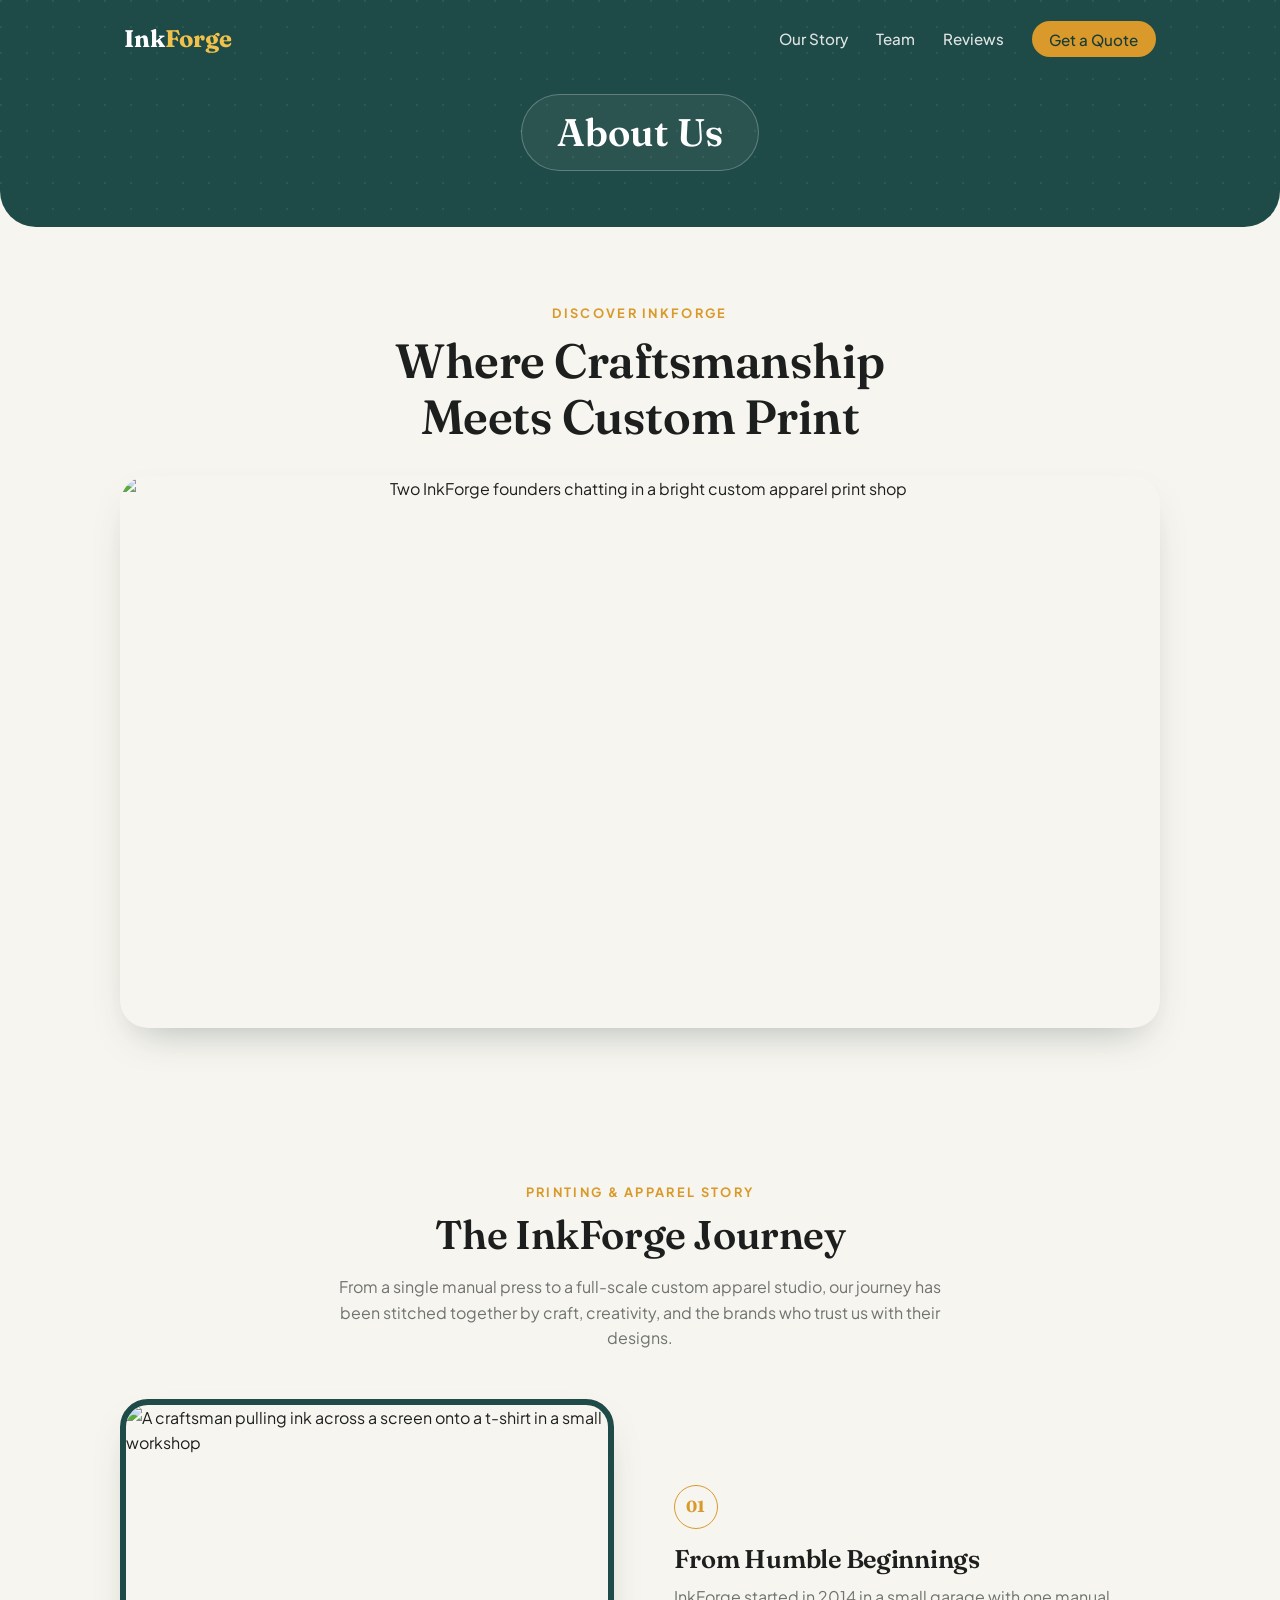
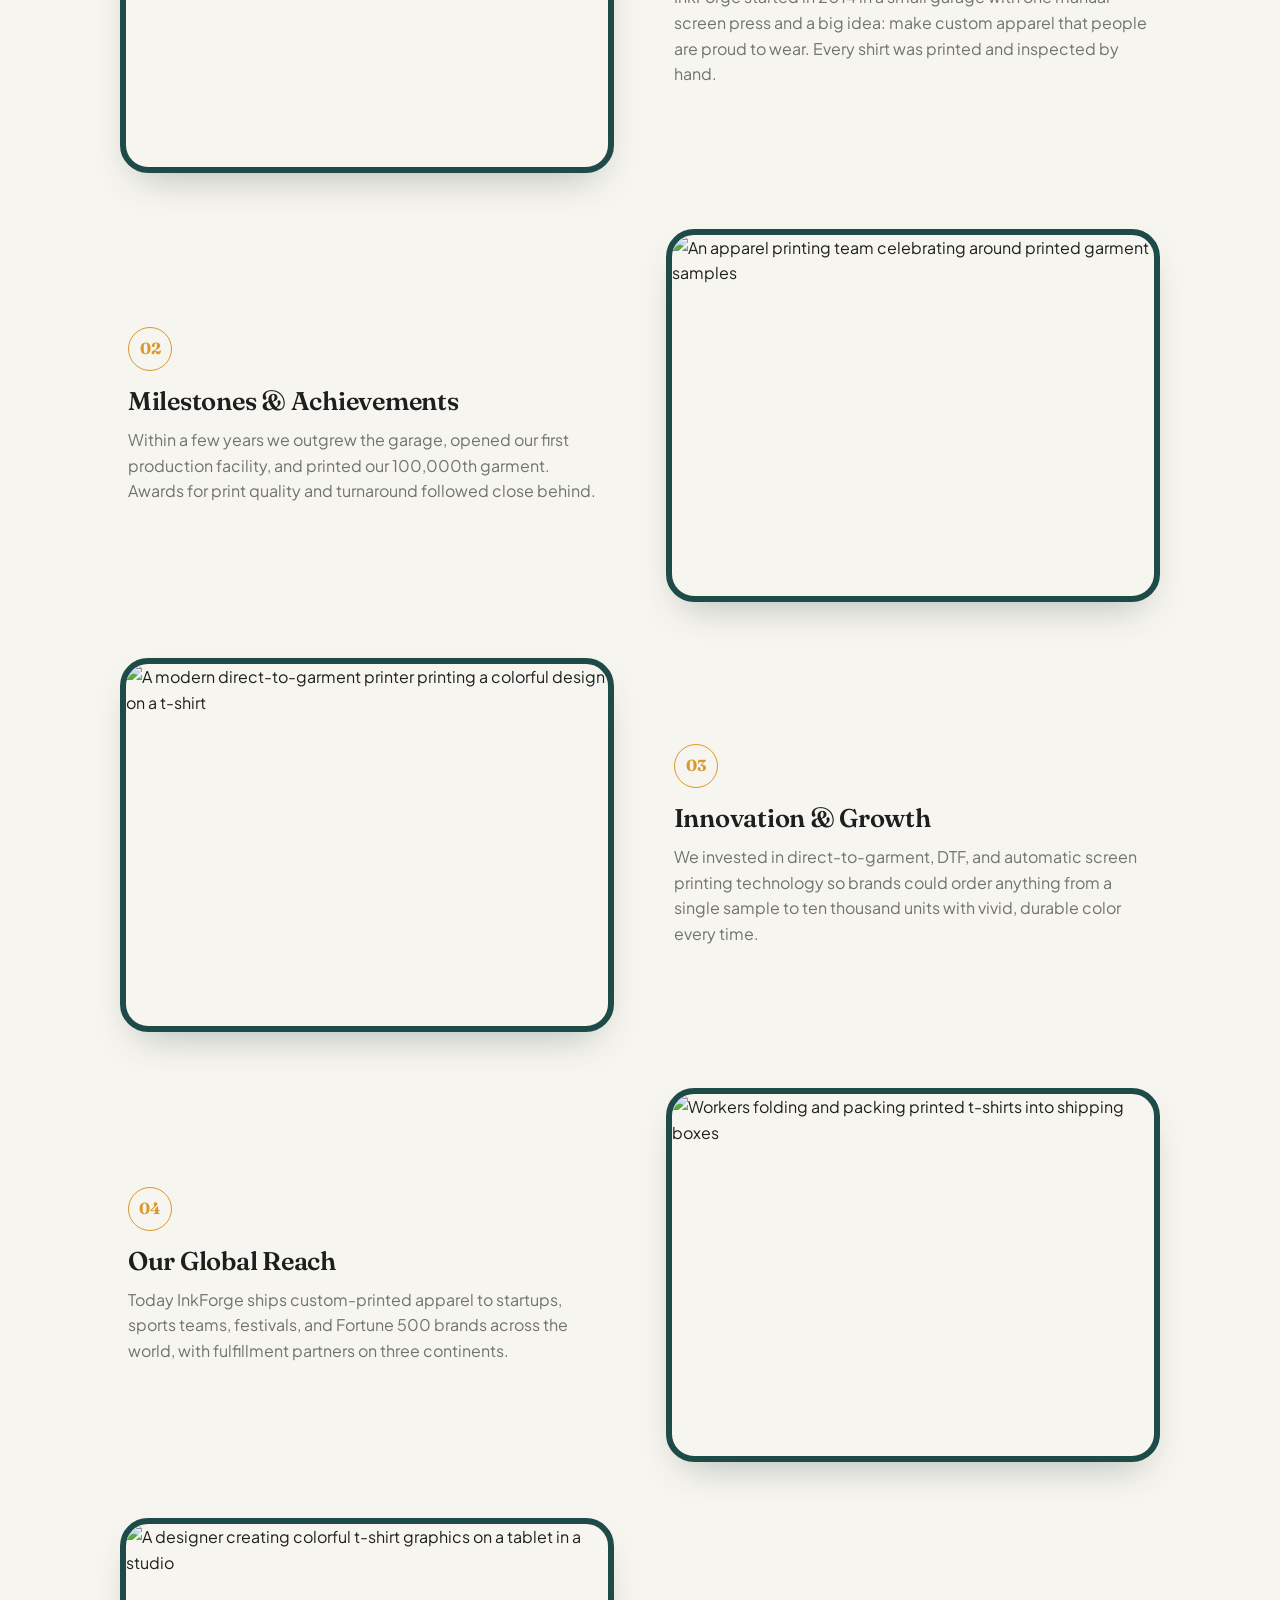
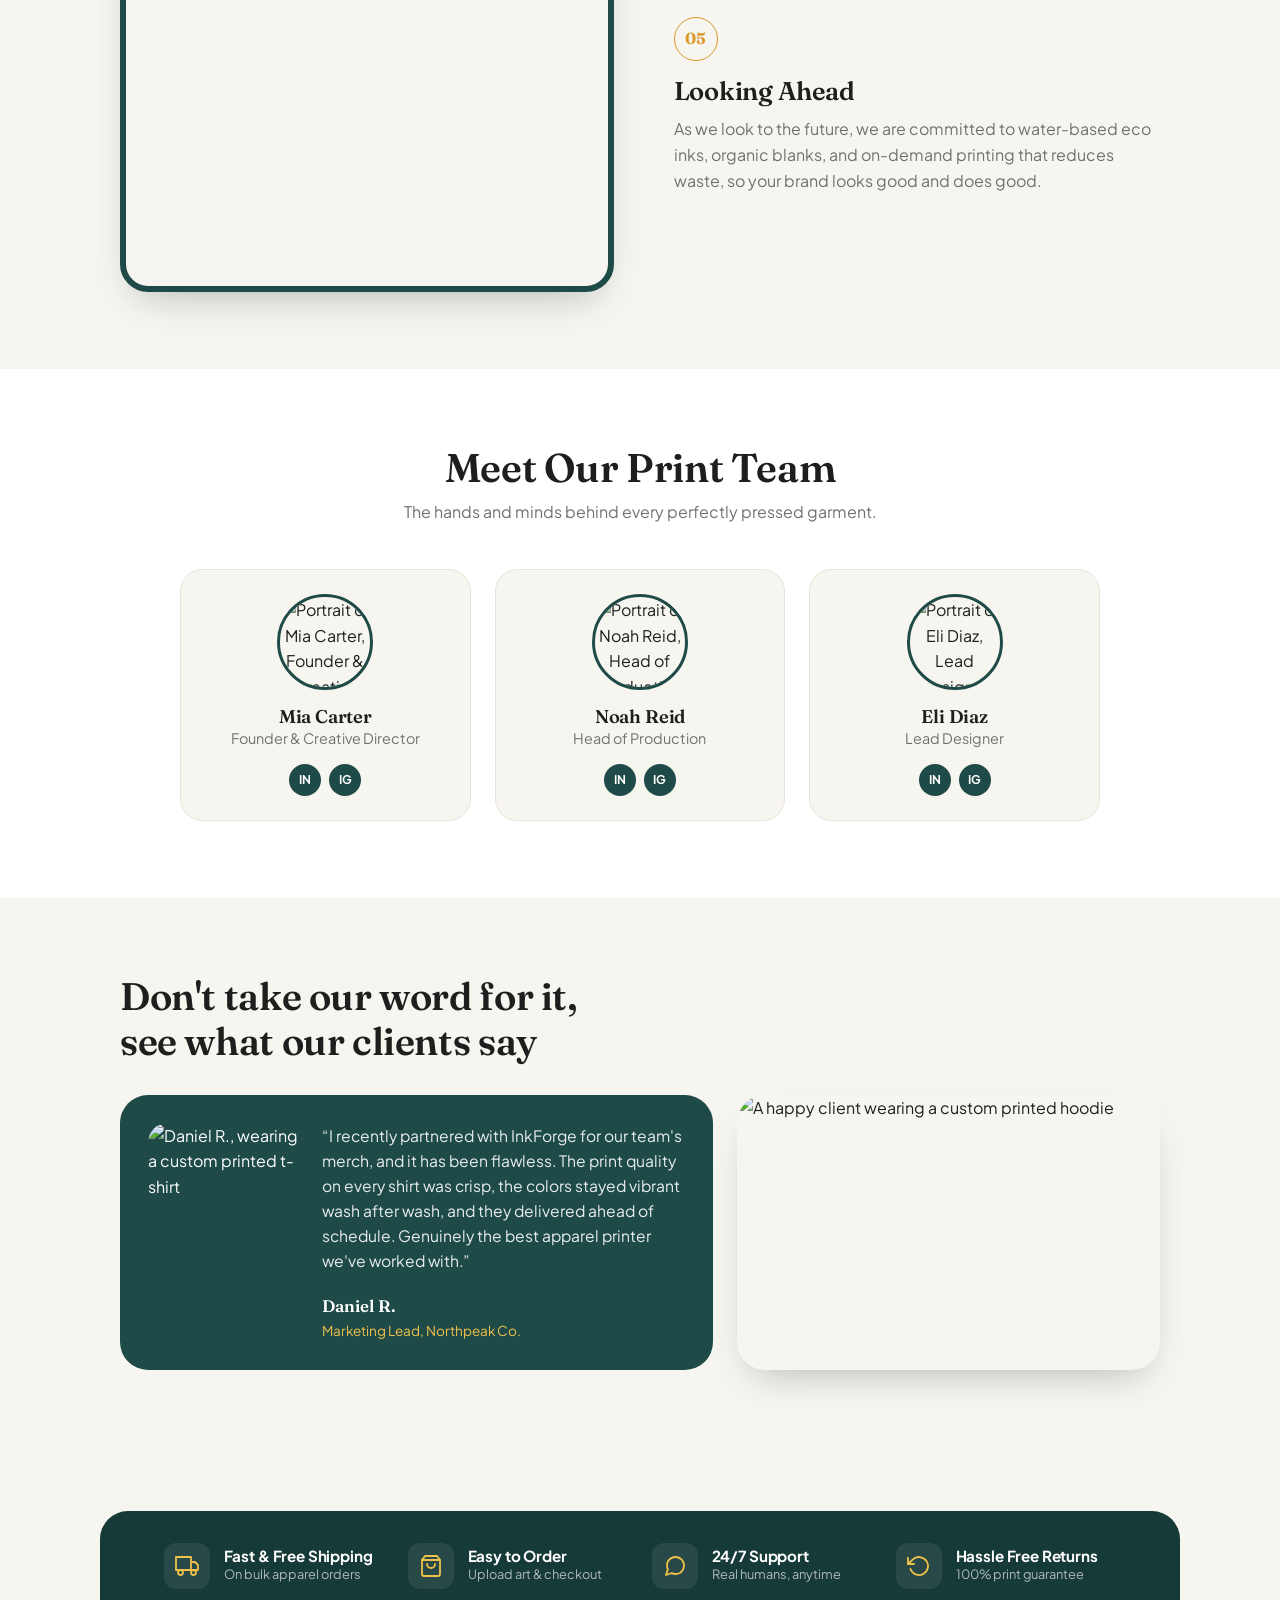
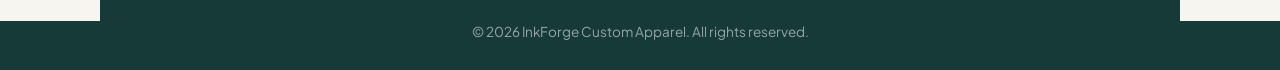
==== about.html @ d3847243 "Feat: Add about us page" ====
<!DOCTYPE html>
<html lang="en">
<head>
  <meta charset="UTF-8" />
  <meta name="viewport" content="width=device-width, initial-scale=1.0" />
  <meta name="theme-color" content="#1e4a47" />
  <title>About Us | InkForge Custom Apparel Printing</title>
  <meta name="description" content="InkForge is a custom garment and apparel printing studio. Learn our story, meet our team, and discover why brands trust us for screen printing, DTG, and embroidery." />
  <link rel="preconnect" href="https://fonts.googleapis.com" />
  <link rel="preconnect" href="https://fonts.gstatic.com" crossorigin />
  <link href="https://fonts.googleapis.com/css2?family=Plus+Jakarta+Sans:wght@400;500;600;700;800&family=Fraunces:opsz,wght@9..144,500;9..144,600;9..144,700&display=swap" rel="stylesheet" />
  <link rel="stylesheet" href="about.css" />
</head>
<body>
  <!-- Header / Hero banner -->
  <header class="hero">
    <nav class="nav" aria-label="Primary">
      <a href="#" class="brand">Ink<span>Forge</span></a>
      <button class="nav-toggle" aria-label="Toggle navigation" aria-expanded="false">
        <span></span><span></span><span></span>
      </button>
      <ul class="nav-links">
        <li><a href="#story">Our Story</a></li>
        <li><a href="#team">Team</a></li>
        <li><a href="#testimonials">Reviews</a></li>
        <li><a href="#" class="nav-cta">Get a Quote</a></li>
      </ul>
    </nav>
    <div class="hero-badge">
      <span>About Us</span>
    </div>
  </header>

  <main>
    <!-- Intro / lead image -->
    <section class="intro reveal">
      <p class="eyebrow">Discover InkForge</p>
      <h1 class="intro-title">Where Craftsmanship<br />Meets Custom Print</h1>
      <figure class="intro-figure">
        <img src="public/images/hero.png" alt="Two InkForge founders chatting in a bright custom apparel print shop" />
      </figure>
    </section>

    <!-- Journey story -->
    <section class="story" id="story">
      <div class="story-head reveal">
        <p class="eyebrow">Printing &amp; Apparel Story</p>
        <h2>The InkForge Journey</h2>
        <p class="story-sub">From a single manual press to a full-scale custom apparel studio, our journey has been stitched together by craft, creativity, and the brands who trust us with their designs.</p>
      </div>

      <div class="timeline">
        <!-- Item: image left, text right -->
        <article class="t-item reveal">
          <figure class="t-media">
            <img src="public/images/beginnings.png" alt="A craftsman pulling ink across a screen onto a t-shirt in a small workshop" />
          </figure>
          <div class="t-body">
            <span class="t-num">01</span>
            <h3>From Humble Beginnings</h3>
            <p>InkForge started in 2014 in a small garage with one manual screen press and a big idea: make custom apparel that people are proud to wear. Every shirt was printed and inspected by hand.</p>
          </div>
        </article>

        <!-- Item: text left, image right -->
        <article class="t-item alt reveal">
          <figure class="t-media">
            <img src="public/images/milestones.png" alt="An apparel printing team celebrating around printed garment samples" />
          </figure>
          <div class="t-body">
            <span class="t-num">02</span>
            <h3>Milestones &amp; Achievements</h3>
            <p>Within a few years we outgrew the garage, opened our first production facility, and printed our 100,000th garment. Awards for print quality and turnaround followed close behind.</p>
          </div>
        </article>

        <article class="t-item reveal">
          <figure class="t-media">
            <img src="public/images/innovation.png" alt="A modern direct-to-garment printer printing a colorful design on a t-shirt" />
          </figure>
          <div class="t-body">
            <span class="t-num">03</span>
            <h3>Innovation &amp; Growth</h3>
            <p>We invested in direct-to-garment, DTF, and automatic screen printing technology so brands could order anything from a single sample to ten thousand units with vivid, durable color every time.</p>
          </div>
        </article>

        <article class="t-item alt reveal">
          <figure class="t-media">
            <img src="public/images/global.png" alt="Workers folding and packing printed t-shirts into shipping boxes" />
          </figure>
          <div class="t-body">
            <span class="t-num">04</span>
            <h3>Our Global Reach</h3>
            <p>Today InkForge ships custom-printed apparel to startups, sports teams, festivals, and Fortune 500 brands across the world, with fulfillment partners on three continents.</p>
          </div>
        </article>

        <article class="t-item reveal">
          <figure class="t-media">
            <img src="public/images/ahead.png" alt="A designer creating colorful t-shirt graphics on a tablet in a studio" />
          </figure>
          <div class="t-body">
            <span class="t-num">05</span>
            <h3>Looking Ahead</h3>
            <p>As we look to the future, we are committed to water-based eco inks, organic blanks, and on-demand printing that reduces waste, so your brand looks good and does good.</p>
          </div>
        </article>
      </div>
    </section>

    <!-- Team -->
    <section class="team" id="team">
      <div class="team-head reveal">
        <h2>Meet Our Print Team</h2>
        <p>The hands and minds behind every perfectly pressed garment.</p>
      </div>
      <div class="team-grid">
        <article class="member reveal">
          <div class="member-photo">
            <img src="public/images/team-1.png" alt="Portrait of Mia Carter, Founder &amp; Creative Director" />
          </div>
          <h3>Mia Carter</h3>
          <p class="role">Founder &amp; Creative Director</p>
          <div class="socials" aria-label="Social links">
            <a href="#" aria-label="Twitter">in</a>
            <a href="#" aria-label="Instagram">ig</a>
          </div>
        </article>
        <article class="member reveal">
          <div class="member-photo">
            <img src="public/images/team-2.png" alt="Portrait of Noah Reid, Head of Production" />
          </div>
          <h3>Noah Reid</h3>
          <p class="role">Head of Production</p>
          <div class="socials" aria-label="Social links">
            <a href="#" aria-label="LinkedIn">in</a>
            <a href="#" aria-label="Instagram">ig</a>
          </div>
        </article>
        <article class="member reveal">
          <div class="member-photo">
            <img src="public/images/team-3.png" alt="Portrait of Eli Diaz, Lead Designer" />
          </div>
          <h3>Eli Diaz</h3>
          <p class="role">Lead Designer</p>
          <div class="socials" aria-label="Social links">
            <a href="#" aria-label="LinkedIn">in</a>
            <a href="#" aria-label="Instagram">ig</a>
          </div>
        </article>
      </div>
    </section>

    <!-- Testimonials -->
    <section class="testimonials" id="testimonials">
      <div class="testi-head reveal">
        <h2>Don&apos;t take our word for it,<br />see what our clients say</h2>
      </div>
      <div class="testi-grid">
        <article class="testi-card reveal">
          <div class="testi-photo">
            <img src="public/images/client-1.png" alt="Daniel R., wearing a custom printed t-shirt" />
          </div>
          <blockquote class="testi-quote">
            <p>&ldquo;I recently partnered with InkForge for our team&apos;s merch, and it has been flawless. The print quality on every shirt was crisp, the colors stayed vibrant wash after wash, and they delivered ahead of schedule. Genuinely the best apparel printer we&apos;ve worked with.&rdquo;</p>
            <footer>
              <span class="t-name">Daniel R.</span>
              <span class="t-role">Marketing Lead, Northpeak Co.</span>
            </footer>
          </blockquote>
        </article>
        <article class="testi-photo-lg reveal">
          <img src="public/images/client-2.png" alt="A happy client wearing a custom printed hoodie" />
        </article>
      </div>
    </section>
  </main>

  <!-- Feature footer bar -->
  <footer class="features">
    <div class="feature">
      <div class="f-icon" aria-hidden="true">
        <svg viewBox="0 0 24 24" fill="none" stroke="currentColor" stroke-width="1.8" stroke-linecap="round" stroke-linejoin="round"><path d="M1 3h15v13H1zM16 8h4l3 3v5h-7z"/><circle cx="5.5" cy="18.5" r="2.5"/><circle cx="18.5" cy="18.5" r="2.5"/></svg>
      </div>
      <div>
        <h4>Fast &amp; Free Shipping</h4>
        <p>On bulk apparel orders</p>
      </div>
    </div>
    <div class="feature">
      <div class="f-icon" aria-hidden="true">
        <svg viewBox="0 0 24 24" fill="none" stroke="currentColor" stroke-width="1.8" stroke-linecap="round" stroke-linejoin="round"><path d="M6 2 3 6v14a2 2 0 0 0 2 2h14a2 2 0 0 0 2-2V6l-3-4z"/><path d="M3 6h18M16 10a4 4 0 0 1-8 0"/></svg>
      </div>
      <div>
        <h4>Easy to Order</h4>
        <p>Upload art &amp; checkout</p>
      </div>
    </div>
    <div class="feature">
      <div class="f-icon" aria-hidden="true">
        <svg viewBox="0 0 24 24" fill="none" stroke="currentColor" stroke-width="1.8" stroke-linecap="round" stroke-linejoin="round"><path d="M21 11.5a8.38 8.38 0 0 1-.9 3.8 8.5 8.5 0 0 1-7.6 4.7 8.38 8.38 0 0 1-3.8-.9L3 21l1.9-5.7a8.38 8.38 0 0 1-.9-3.8 8.5 8.5 0 0 1 4.7-7.6 8.38 8.38 0 0 1 3.8-.9h.5a8.48 8.48 0 0 1 8 8z"/></svg>
      </div>
      <div>
        <h4>24/7 Support</h4>
        <p>Real humans, anytime</p>
      </div>
    </div>
    <div class="feature">
      <div class="f-icon" aria-hidden="true">
        <svg viewBox="0 0 24 24" fill="none" stroke="currentColor" stroke-width="1.8" stroke-linecap="round" stroke-linejoin="round"><polyline points="1 4 1 10 7 10"/><path d="M3.51 15a9 9 0 1 0 2.13-9.36L1 10"/></svg>
      </div>
      <div>
        <h4>Hassle Free Returns</h4>
        <p>100% print guarantee</p>
      </div>
    </div>
  </footer>

  <div class="copyright">
    <p>&copy; 2026 InkForge Custom Apparel. All rights reserved.</p>
  </div>

  <script src="about.js"></script>
</body>
</html>
---- about.css ----
/* ---------- Design tokens ---------- */
:root {
  --teal: #1e4a47;
  --teal-deep: #163a37;
  --teal-soft: #2f5f5a;
  --gold: #d99a2b;
  --gold-soft: #f0c14b;
  --cream: #f7f5ef;
  --paper: #ffffff;
  --ink: #1d1f1e;
  --muted: #6f736f;
  --line: #e7e4da;
  --radius: 28px;
  --shadow: 0 18px 40px -18px rgba(22, 58, 55, 0.35);
  --maxw: 1080px;
}

* { box-sizing: border-box; margin: 0; padding: 0; }

html { scroll-behavior: smooth; background: var(--cream); }

body {
  font-family: "Plus Jakarta Sans", system-ui, sans-serif;
  color: var(--ink);
  background: var(--cream);
  line-height: 1.6;
  -webkit-font-smoothing: antialiased;
}

img { max-width: 100%; display: block; }

h1, h2, h3, h4 {
  font-family: "Fraunces", Georgia, serif;
  line-height: 1.15;
  font-weight: 600;
  letter-spacing: -0.01em;
}

section { padding: clamp(2.5rem, 6vw, 5rem) 1.25rem; }

.eyebrow {
  font-size: 0.8rem;
  letter-spacing: 0.18em;
  text-transform: uppercase;
  color: var(--gold);
  font-weight: 700;
  margin-bottom: 0.6rem;
}

/* ---------- Header / hero ---------- */
.hero {
  position: relative;
  background: var(--teal);
  color: #fff;
  border-radius: 0 0 36px 36px;
  padding-bottom: 3.5rem;
  overflow: hidden;
}
.hero::after {
  content: "";
  position: absolute;
  inset: 0;
  background-image: radial-gradient(circle at 1px 1px, rgba(255,255,255,0.07) 1px, transparent 0);
  background-size: 26px 26px;
  pointer-events: none;
}

.nav {
  position: relative;
  z-index: 3;
  max-width: var(--maxw);
  margin: 0 auto;
  display: flex;
  align-items: center;
  justify-content: space-between;
  padding: 1.25rem 1.5rem;
}
.brand {
  font-family: "Fraunces", serif;
  font-size: 1.5rem;
  font-weight: 700;
  color: #fff;
  text-decoration: none;
}
.brand span { color: var(--gold-soft); }

.nav-links {
  list-style: none;
  display: flex;
  align-items: center;
  gap: 1.75rem;
}
.nav-links a {
  color: rgba(255,255,255,0.85);
  text-decoration: none;
  font-size: 0.95rem;
  font-weight: 500;
  transition: color 0.2s;
}
.nav-links a:hover { color: #fff; }
.nav-cta {
  background: var(--gold);
  color: var(--teal-deep) !important;
  padding: 0.55rem 1.1rem;
  border-radius: 999px;
  font-weight: 700;
}
.nav-cta:hover { background: var(--gold-soft); }

.nav-toggle {
  display: none;
  flex-direction: column;
  gap: 5px;
  background: none;
  border: 0;
  cursor: pointer;
  padding: 6px;
}
.nav-toggle span {
  width: 24px; height: 2px;
  background: #fff;
  border-radius: 2px;
  transition: transform 0.3s, opacity 0.3s;
}

.hero-badge {
  position: relative;
  z-index: 2;
  text-align: center;
  margin-top: 1rem;
}
.hero-badge span {
  display: inline-block;
  font-family: "Fraunces", serif;
  font-size: clamp(1.6rem, 4vw, 2.4rem);
  font-weight: 600;
  padding: 0.4rem 2.2rem;
  border: 1px solid rgba(255,255,255,0.25);
  border-radius: 999px;
  background: rgba(255,255,255,0.06);
}

/* ---------- Intro ---------- */
.intro {
  max-width: var(--maxw);
  margin: 0 auto;
  text-align: center;
}
.intro-title {
  font-size: clamp(1.8rem, 5vw, 3rem);
  margin-bottom: 2rem;
  text-wrap: balance;
}
.intro-figure {
  border-radius: var(--radius);
  overflow: hidden;
  box-shadow: var(--shadow);
}
.intro-figure img {
  width: 100%;
  aspect-ratio: 16 / 8.5;
  object-fit: cover;
}

/* ---------- Story / timeline ---------- */
.story { max-width: var(--maxw); margin: 0 auto; }
.story-head { text-align: center; max-width: 640px; margin: 0 auto 3rem; }
.story-head h2 { font-size: clamp(1.7rem, 4.5vw, 2.5rem); margin-bottom: 1rem; }
.story-sub { color: var(--muted); }

.timeline { display: flex; flex-direction: column; gap: clamp(2rem, 5vw, 3.5rem); }

.t-item {
  display: grid;
  grid-template-columns: 1fr 1fr;
  align-items: center;
  gap: clamp(1.5rem, 4vw, 3.5rem);
}
.t-item.alt { direction: rtl; }
.t-item.alt > * { direction: ltr; }

.t-media {
  border-radius: var(--radius);
  overflow: hidden;
  box-shadow: var(--shadow);
  border: 6px solid var(--teal);
}
.t-media img {
  width: 100%;
  aspect-ratio: 4 / 3;
  object-fit: cover;
  transition: transform 0.6s ease;
}
.t-item:hover .t-media img { transform: scale(1.05); }

.t-body { padding: 0 0.5rem; }
.t-num {
  display: inline-grid;
  place-items: center;
  width: 44px; height: 44px;
  border-radius: 50%;
  background: var(--cream);
  border: 1.5px solid var(--gold);
  color: var(--gold);
  font-family: "Fraunces", serif;
  font-weight: 700;
  margin-bottom: 1rem;
}
.t-body h3 { font-size: clamp(1.25rem, 3vw, 1.6rem); margin-bottom: 0.65rem; }
.t-body p { color: var(--muted); }

/* ---------- Team ---------- */
.team { background: var(--paper); }
.team-head { text-align: center; margin-bottom: 2.75rem; }
.team-head h2 { font-size: clamp(1.7rem, 4.5vw, 2.5rem); margin-bottom: 0.5rem; }
.team-head p { color: var(--muted); }

.team-grid {
  max-width: 920px;
  margin: 0 auto;
  display: grid;
  grid-template-columns: repeat(3, 1fr);
  gap: 1.5rem;
}
.member {
  background: var(--cream);
  border: 1px solid var(--line);
  border-radius: 22px;
  padding: 1.5rem;
  text-align: center;
  transition: transform 0.3s, box-shadow 0.3s;
}
.member:hover { transform: translateY(-6px); box-shadow: var(--shadow); }
.member-photo {
  width: 96px; height: 96px;
  margin: 0 auto 1rem;
  border-radius: 50%;
  overflow: hidden;
  border: 3px solid var(--teal);
}
.member-photo img { width: 100%; height: 100%; object-fit: cover; }
.member h3 { font-size: 1.15rem; }
.member .role { color: var(--muted); font-size: 0.9rem; margin-bottom: 0.85rem; }
.socials { display: flex; gap: 0.5rem; justify-content: center; }
.socials a {
  width: 32px; height: 32px;
  display: grid; place-items: center;
  border-radius: 50%;
  background: var(--teal);
  color: #fff;
  font-size: 0.75rem;
  text-decoration: none;
  text-transform: uppercase;
  font-weight: 700;
  transition: background 0.2s;
}
.socials a:hover { background: var(--gold); color: var(--teal-deep); }

/* ---------- Testimonials ---------- */
.testimonials { max-width: var(--maxw); margin: 0 auto; }
.testi-head { margin-bottom: 2rem; }
.testi-head h2 { font-size: clamp(1.6rem, 4.5vw, 2.4rem); text-wrap: balance; }

.testi-grid {
  display: grid;
  grid-template-columns: 1.4fr 1fr;
  gap: 1.5rem;
}
.testi-card {
  background: var(--teal);
  color: #fff;
  border-radius: var(--radius);
  padding: 1.75rem;
  display: grid;
  grid-template-columns: auto 1fr;
  gap: 1.5rem;
  align-items: center;
}
.testi-photo {
  width: 150px;
  border-radius: 20px;
  overflow: hidden;
  align-self: stretch;
}
.testi-photo img { width: 100%; height: 100%; object-fit: cover; min-height: 200px; }
.testi-quote p { font-size: 0.98rem; margin-bottom: 1.25rem; color: rgba(255,255,255,0.9); }
.testi-quote footer { display: flex; flex-direction: column; }
.t-name { font-family: "Fraunces", serif; font-weight: 600; font-size: 1.05rem; }
.t-role { color: var(--gold-soft); font-size: 0.85rem; }

.testi-photo-lg {
  border-radius: var(--radius);
  overflow: hidden;
  box-shadow: var(--shadow);
}
.testi-photo-lg img { width: 100%; height: 100%; object-fit: cover; min-height: 260px; }

/* ---------- Features footer ---------- */
.features {
  background: var(--teal-deep);
  color: #fff;
  display: grid;
  grid-template-columns: repeat(4, 1fr);
  gap: 1.5rem;
  padding: 2rem clamp(1.25rem, 5vw, 4rem);
  max-width: var(--maxw);
  margin: clamp(2rem, 5vw, 4rem) auto 0;
  border-radius: var(--radius) var(--radius) 0 0;
}
.feature { display: flex; align-items: center; gap: 0.85rem; }
.f-icon {
  flex-shrink: 0;
  width: 46px; height: 46px;
  display: grid; place-items: center;
  border-radius: 12px;
  background: rgba(255,255,255,0.08);
  color: var(--gold-soft);
}
.f-icon svg { width: 24px; height: 24px; }
.feature h4 { font-family: "Plus Jakarta Sans", sans-serif; font-size: 0.95rem; font-weight: 700; }
.feature p { font-size: 0.8rem; color: rgba(255,255,255,0.65); }

.copyright {
  background: var(--teal-deep);
  color: rgba(255,255,255,0.55);
  text-align: center;
  font-size: 0.85rem;
  padding: 0 1rem 1.75rem;
}

/* ---------- Reveal animation ---------- */
.reveal {
  opacity: 0;
  transform: translateY(28px);
  transition: opacity 0.7s ease, transform 0.7s ease;
}
.reveal.visible { opacity: 1; transform: none; }

/* ---------- Responsive ---------- */
@media (max-width: 860px) {
  .testi-grid { grid-template-columns: 1fr; }
  .testi-photo-lg img { min-height: 220px; }
}

@media (max-width: 720px) {
  .nav-toggle { display: flex; }
  .nav-links {
    position: absolute;
    top: 100%;
    left: 1.25rem; right: 1.25rem;
    flex-direction: column;
    align-items: stretch;
    gap: 0.25rem;
    background: var(--teal-soft);
    border-radius: 18px;
    padding: 0.75rem;
    box-shadow: var(--shadow);
    transform: translateY(-10px);
    opacity: 0;
    pointer-events: none;
    transition: opacity 0.25s, transform 0.25s;
  }
  .nav-links.open { opacity: 1; transform: none; pointer-events: auto; }
  .nav-links a { padding: 0.7rem 0.9rem; border-radius: 10px; }
  .nav-cta { text-align: center; }

  .t-item, .t-item.alt { grid-template-columns: 1fr; direction: ltr; }
  .t-body { padding: 0; }

  .team-grid { grid-template-columns: 1fr; max-width: 340px; }

  .testi-card { grid-template-columns: 1fr; text-align: left; }
  .testi-photo { width: 100%; }
  .testi-photo img { min-height: 180px; }

  .features { grid-template-columns: repeat(2, 1fr); gap: 1.25rem; }
}

@media (max-width: 420px) {
  .features { grid-template-columns: 1fr; }
  .hero-badge span { padding: 0.4rem 1.6rem; }
}

@media (prefers-reduced-motion: reduce) {
  .reveal { opacity: 1; transform: none; transition: none; }
  html { scroll-behavior: auto; }
}
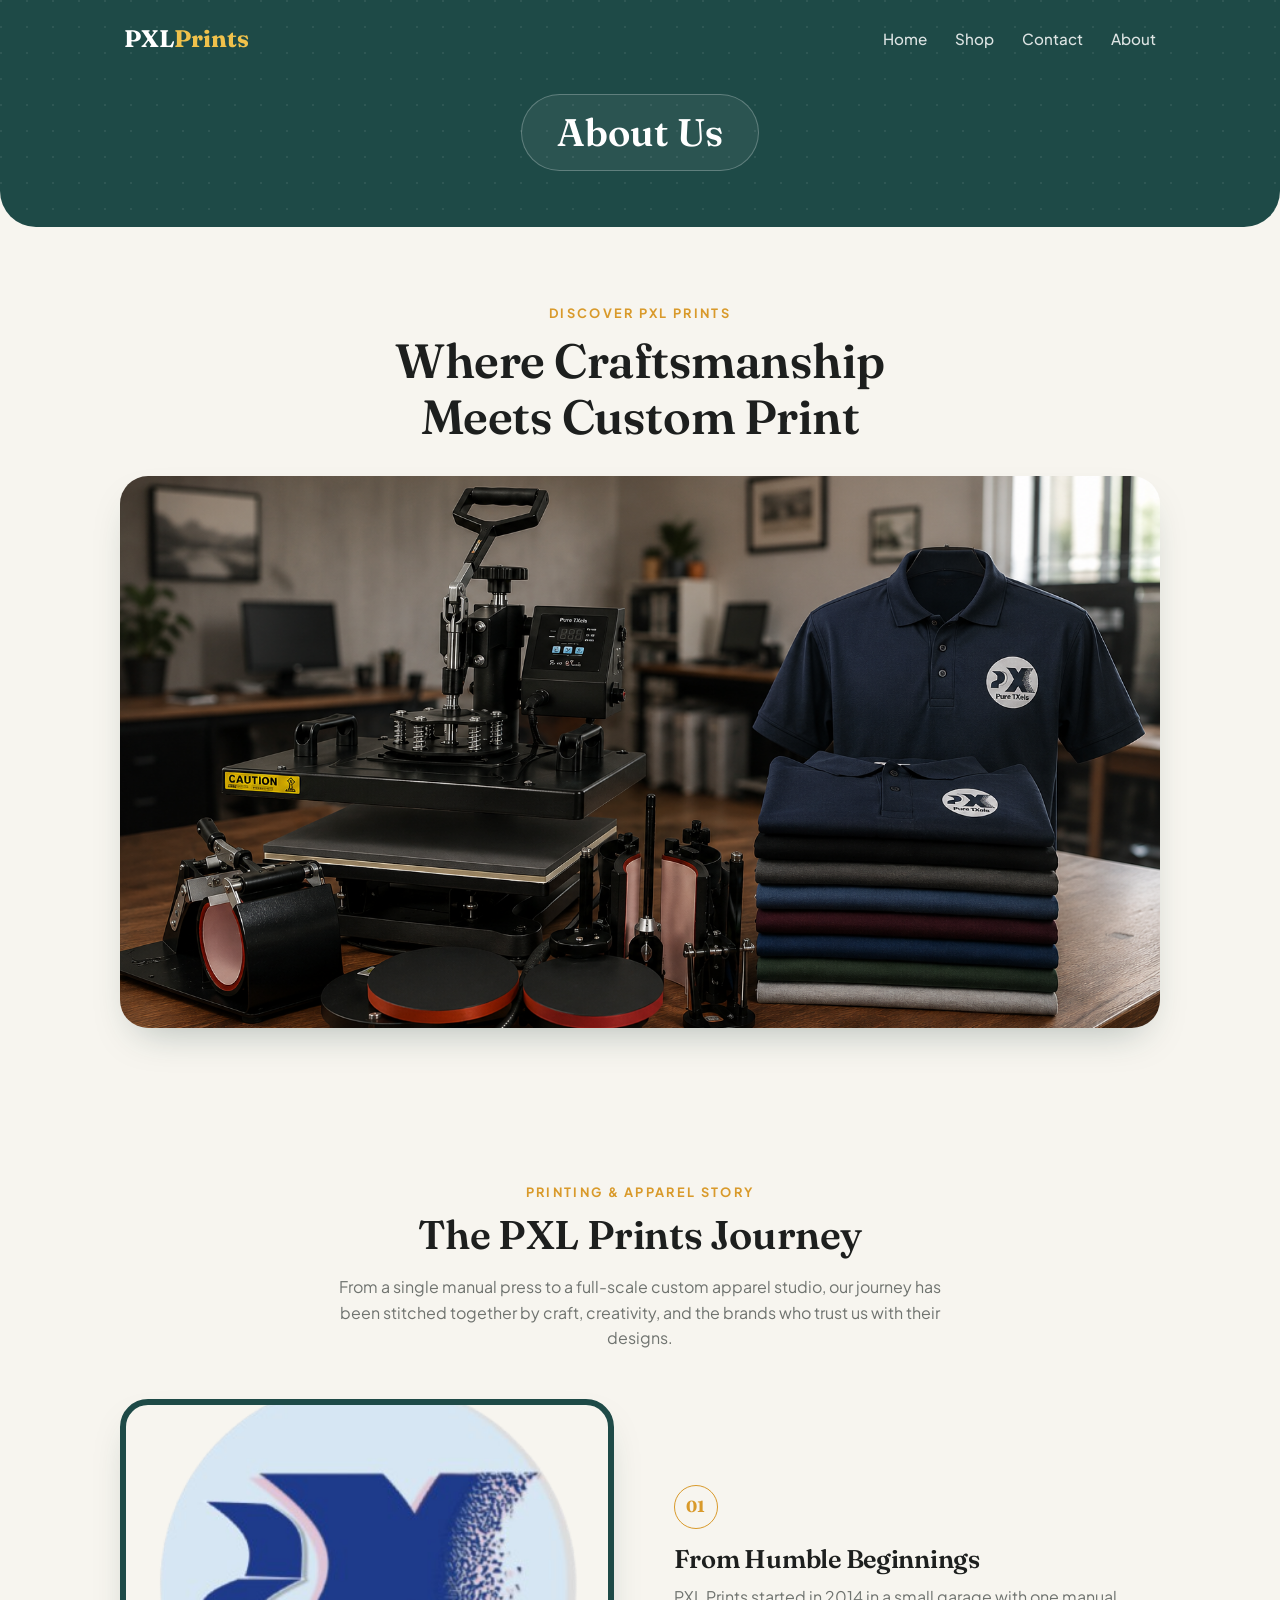
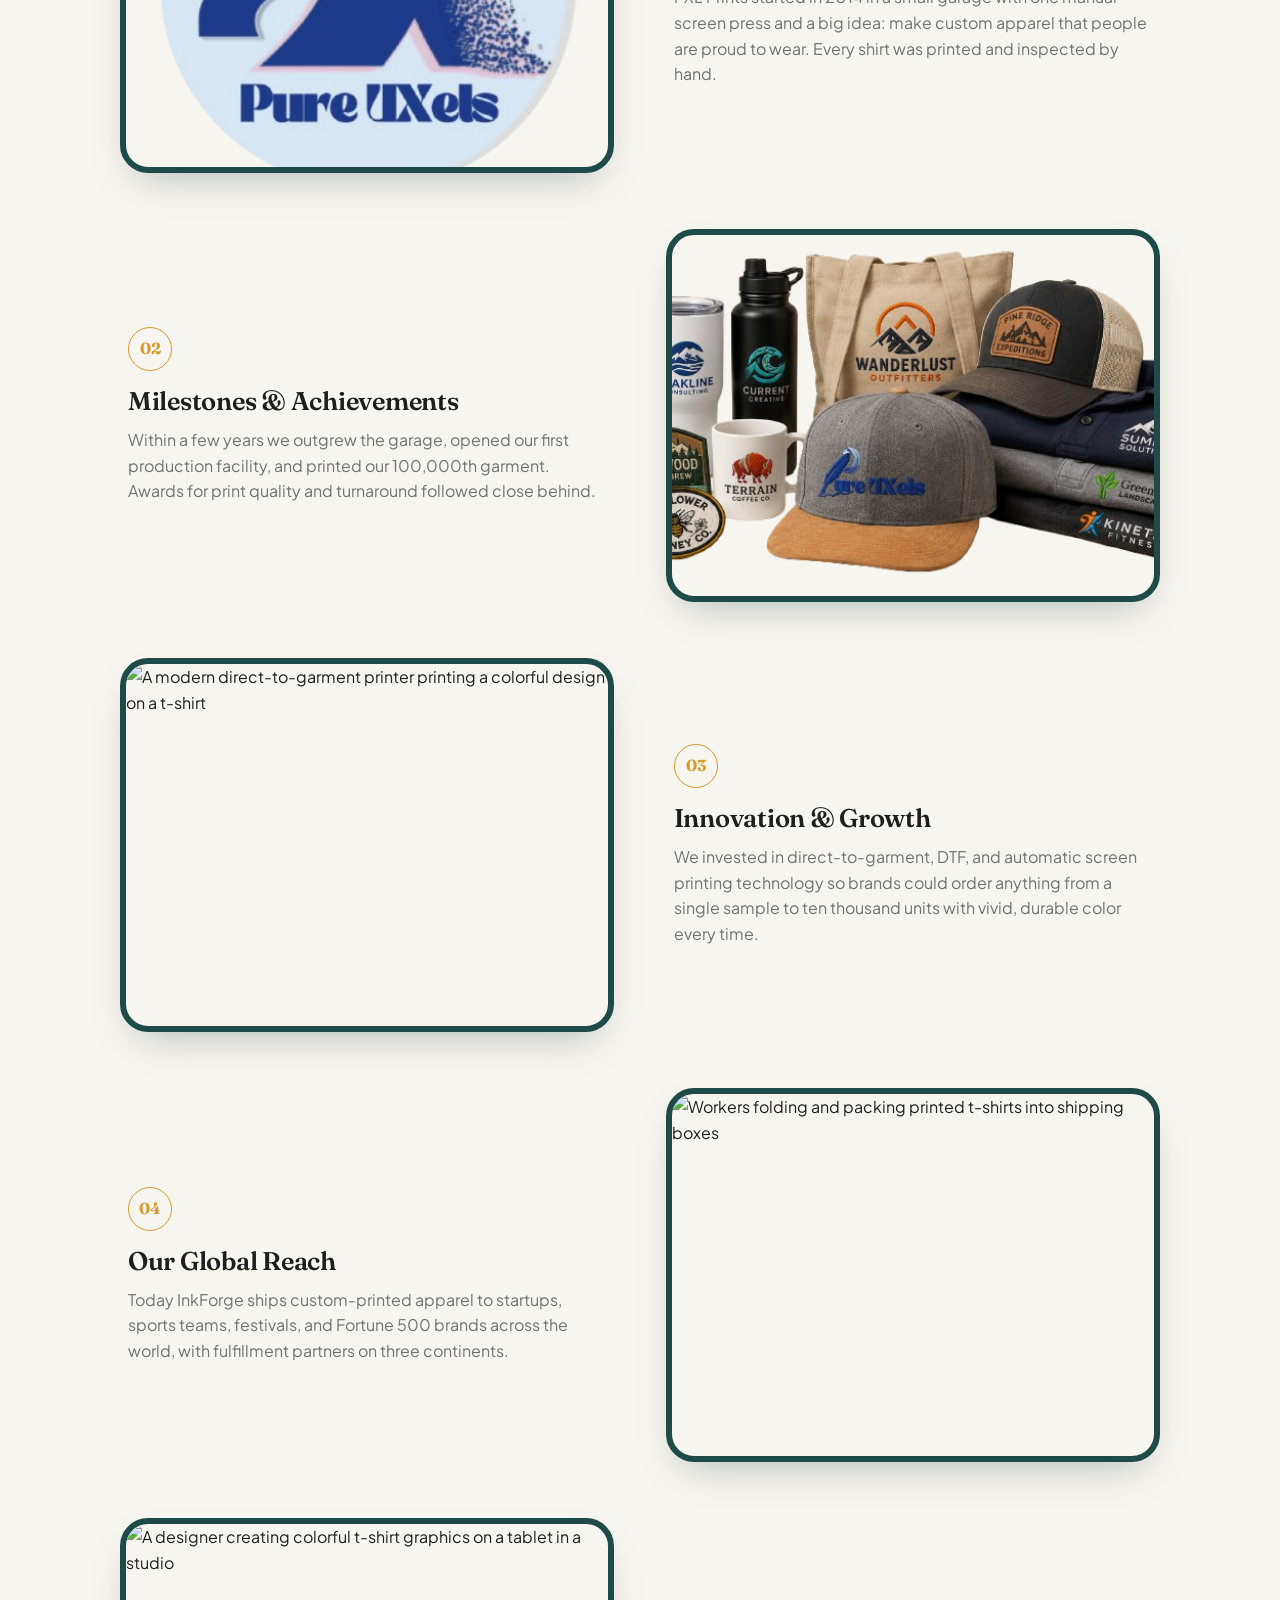
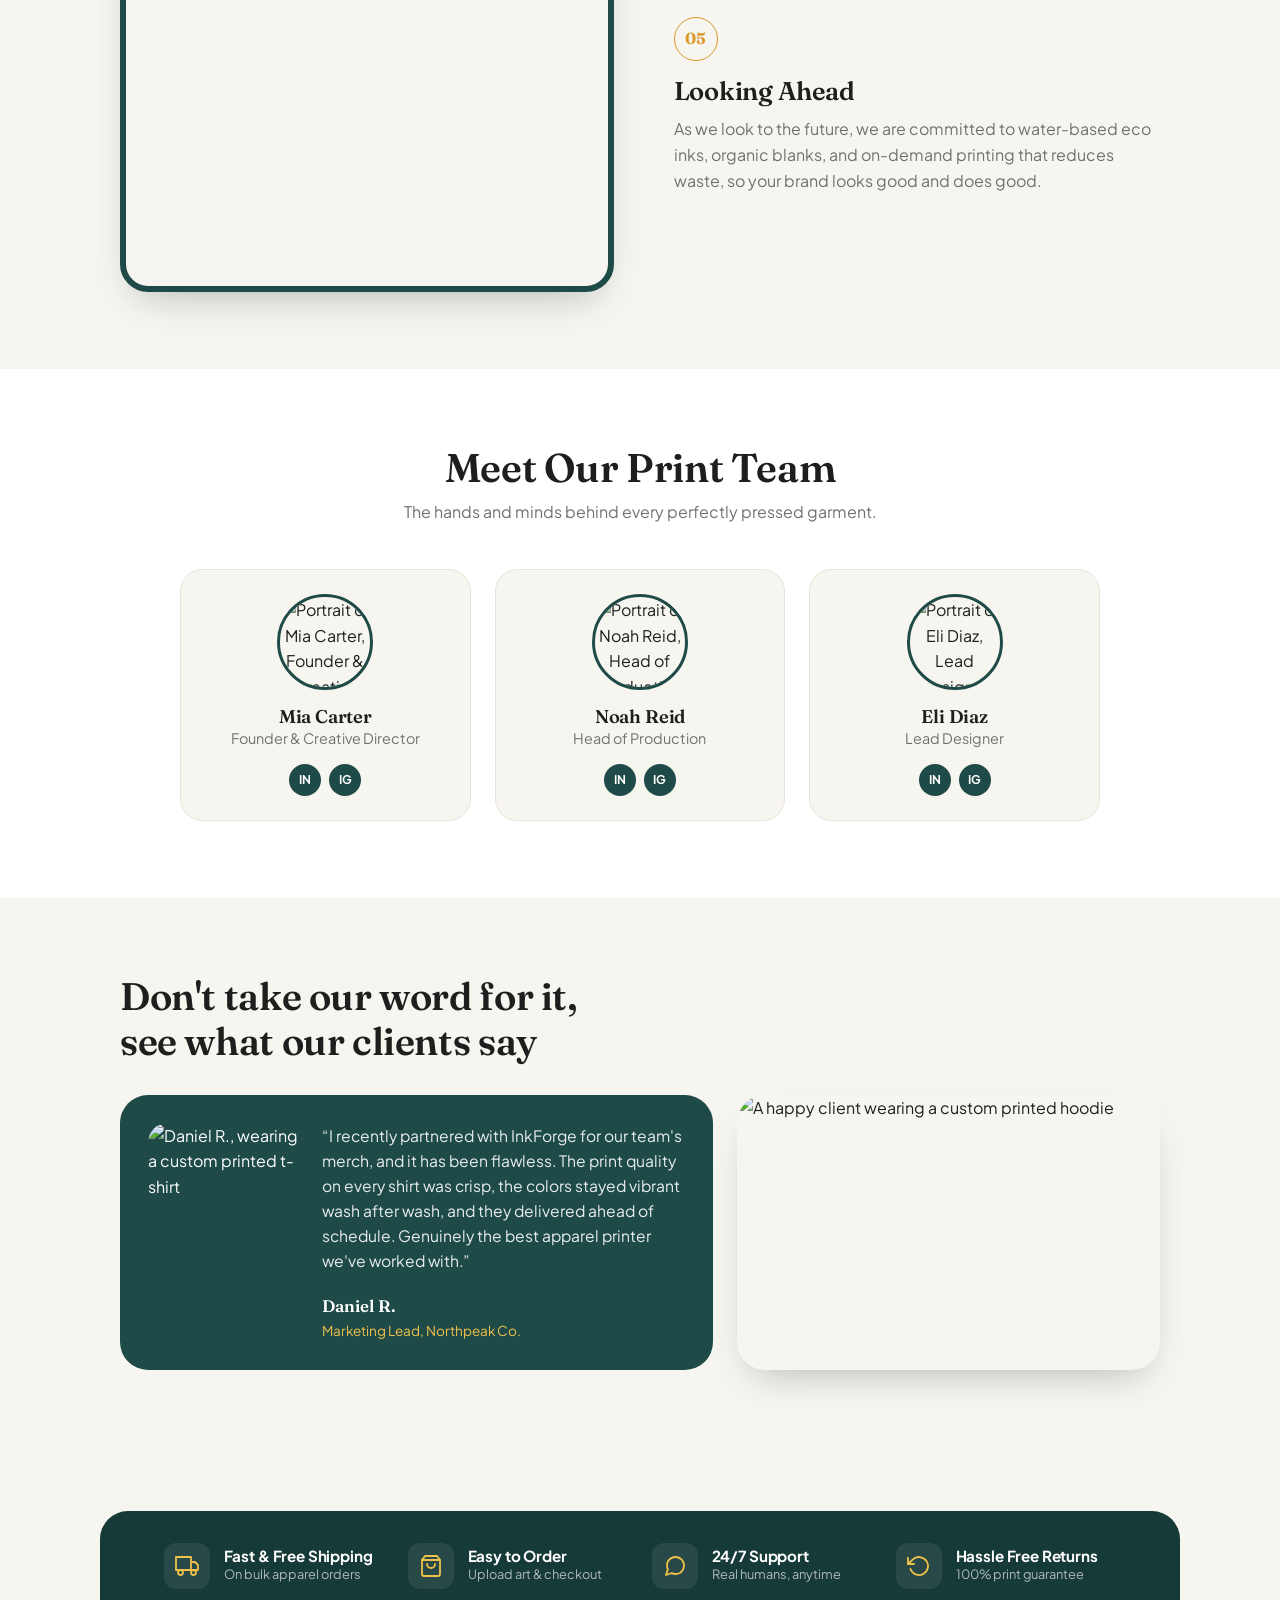
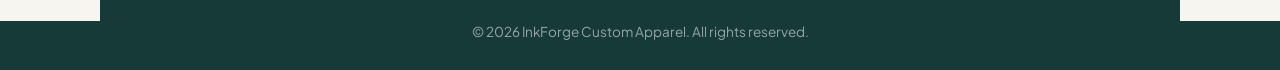
==== commit c1ad9f62: "Feat: Update Nav items" ====
--- a/about.html
+++ b/about.html
@@ -4,8 +4,8 @@
   <meta charset="UTF-8" />
   <meta name="viewport" content="width=device-width, initial-scale=1.0" />
   <meta name="theme-color" content="#1e4a47" />
-  <title>About Us | InkForge Custom Apparel Printing</title>
-  <meta name="description" content="InkForge is a custom garment and apparel printing studio. Learn our story, meet our team, and discover why brands trust us for screen printing, DTG, and embroidery." />
+  <title>About Us | PXL Prints</title>
+  <meta name="description" content="PXL Prints is a custom garment and apparel printing studio. Learn our story, meet our team, and discover why brands trust us for screen printing, DTG, and embroidery." />
   <link rel="preconnect" href="https://fonts.googleapis.com" />
   <link rel="preconnect" href="https://fonts.gstatic.com" crossorigin />
   <link href="https://fonts.googleapis.com/css2?family=Plus+Jakarta+Sans:wght@400;500;600;700;800&family=Fraunces:opsz,wght@9..144,500;9..144,600;9..144,700&display=swap" rel="stylesheet" />
@@ -15,15 +15,15 @@
   <!-- Header / Hero banner -->
   <header class="hero">
     <nav class="nav" aria-label="Primary">
-      <a href="#" class="brand">Ink<span>Forge</span></a>
+      <a href="#" class="brand">PXL<span>Prints</span></a>
       <button class="nav-toggle" aria-label="Toggle navigation" aria-expanded="false">
         <span></span><span></span><span></span>
       </button>
       <ul class="nav-links">
-        <li><a href="#story">Our Story</a></li>
-        <li><a href="#team">Team</a></li>
-        <li><a href="#testimonials">Reviews</a></li>
-        <li><a href="#" class="nav-cta">Get a Quote</a></li>
+        <li><a href="index.html">Home</a></li>
+          <li><a href="shop.html">Shop</a></li>
+          <li><a href="contact.html">Contact</a></li>
+          <li><a href="contact.html">About</a></li>
       </ul>
     </nav>
     <div class="hero-badge">
@@ -34,10 +34,10 @@
   <main>
     <!-- Intro / lead image -->
     <section class="intro reveal">
-      <p class="eyebrow">Discover InkForge</p>
+      <p class="eyebrow">Discover PXL Prints</p>
       <h1 class="intro-title">Where Craftsmanship<br />Meets Custom Print</h1>
       <figure class="intro-figure">
-        <img src="public/images/hero.png" alt="Two InkForge founders chatting in a bright custom apparel print shop" />
+        <img src="Assets/about.png" alt="Two PXL Prints founders chatting in a bright custom apparel print shop" />
       </figure>
     </section>
 
@@ -45,7 +45,7 @@
     <section class="story" id="story">
       <div class="story-head reveal">
         <p class="eyebrow">Printing &amp; Apparel Story</p>
-        <h2>The InkForge Journey</h2>
+        <h2>The PXL Prints Journey</h2>
         <p class="story-sub">From a single manual press to a full-scale custom apparel studio, our journey has been stitched together by craft, creativity, and the brands who trust us with their designs.</p>
       </div>
 
@@ -53,19 +53,19 @@
         <!-- Item: image left, text right -->
         <article class="t-item reveal">
           <figure class="t-media">
-            <img src="public/images/beginnings.png" alt="A craftsman pulling ink across a screen onto a t-shirt in a small workshop" />
+            <img src="Assets/primary.png" alt="A craftsman pulling ink across a screen onto a t-shirt in a small workshop" />
           </figure>
           <div class="t-body">
             <span class="t-num">01</span>
             <h3>From Humble Beginnings</h3>
-            <p>InkForge started in 2014 in a small garage with one manual screen press and a big idea: make custom apparel that people are proud to wear. Every shirt was printed and inspected by hand.</p>
+            <p>PXL Prints started in 2014 in a small garage with one manual screen press and a big idea: make custom apparel that people are proud to wear. Every shirt was printed and inspected by hand.</p>
           </div>
         </article>
 
         <!-- Item: text left, image right -->
         <article class="t-item alt reveal">
           <figure class="t-media">
-            <img src="public/images/milestones.png" alt="An apparel printing team celebrating around printed garment samples" />
+            <img src="Assets/hero.png" alt="An apparel printing team celebrating around printed garment samples" />
           </figure>
           <div class="t-body">
             <span class="t-num">02</span>
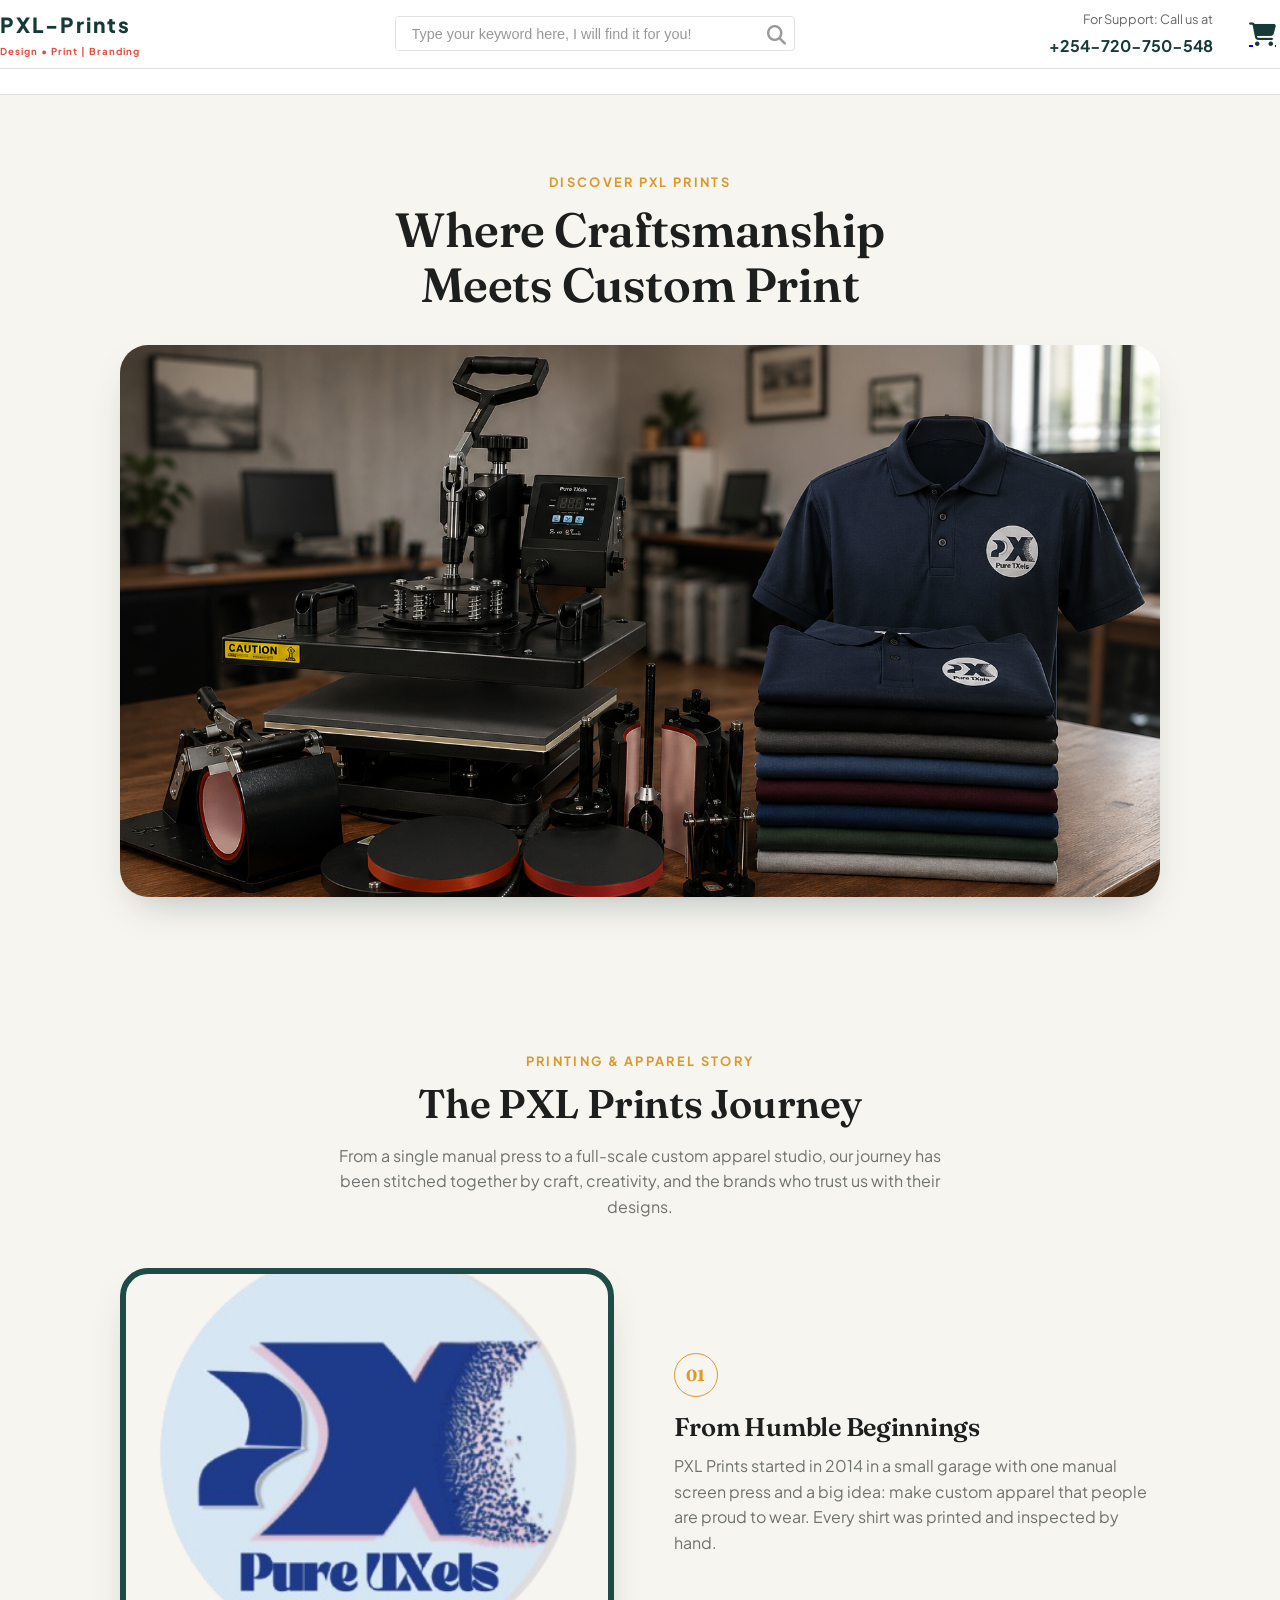
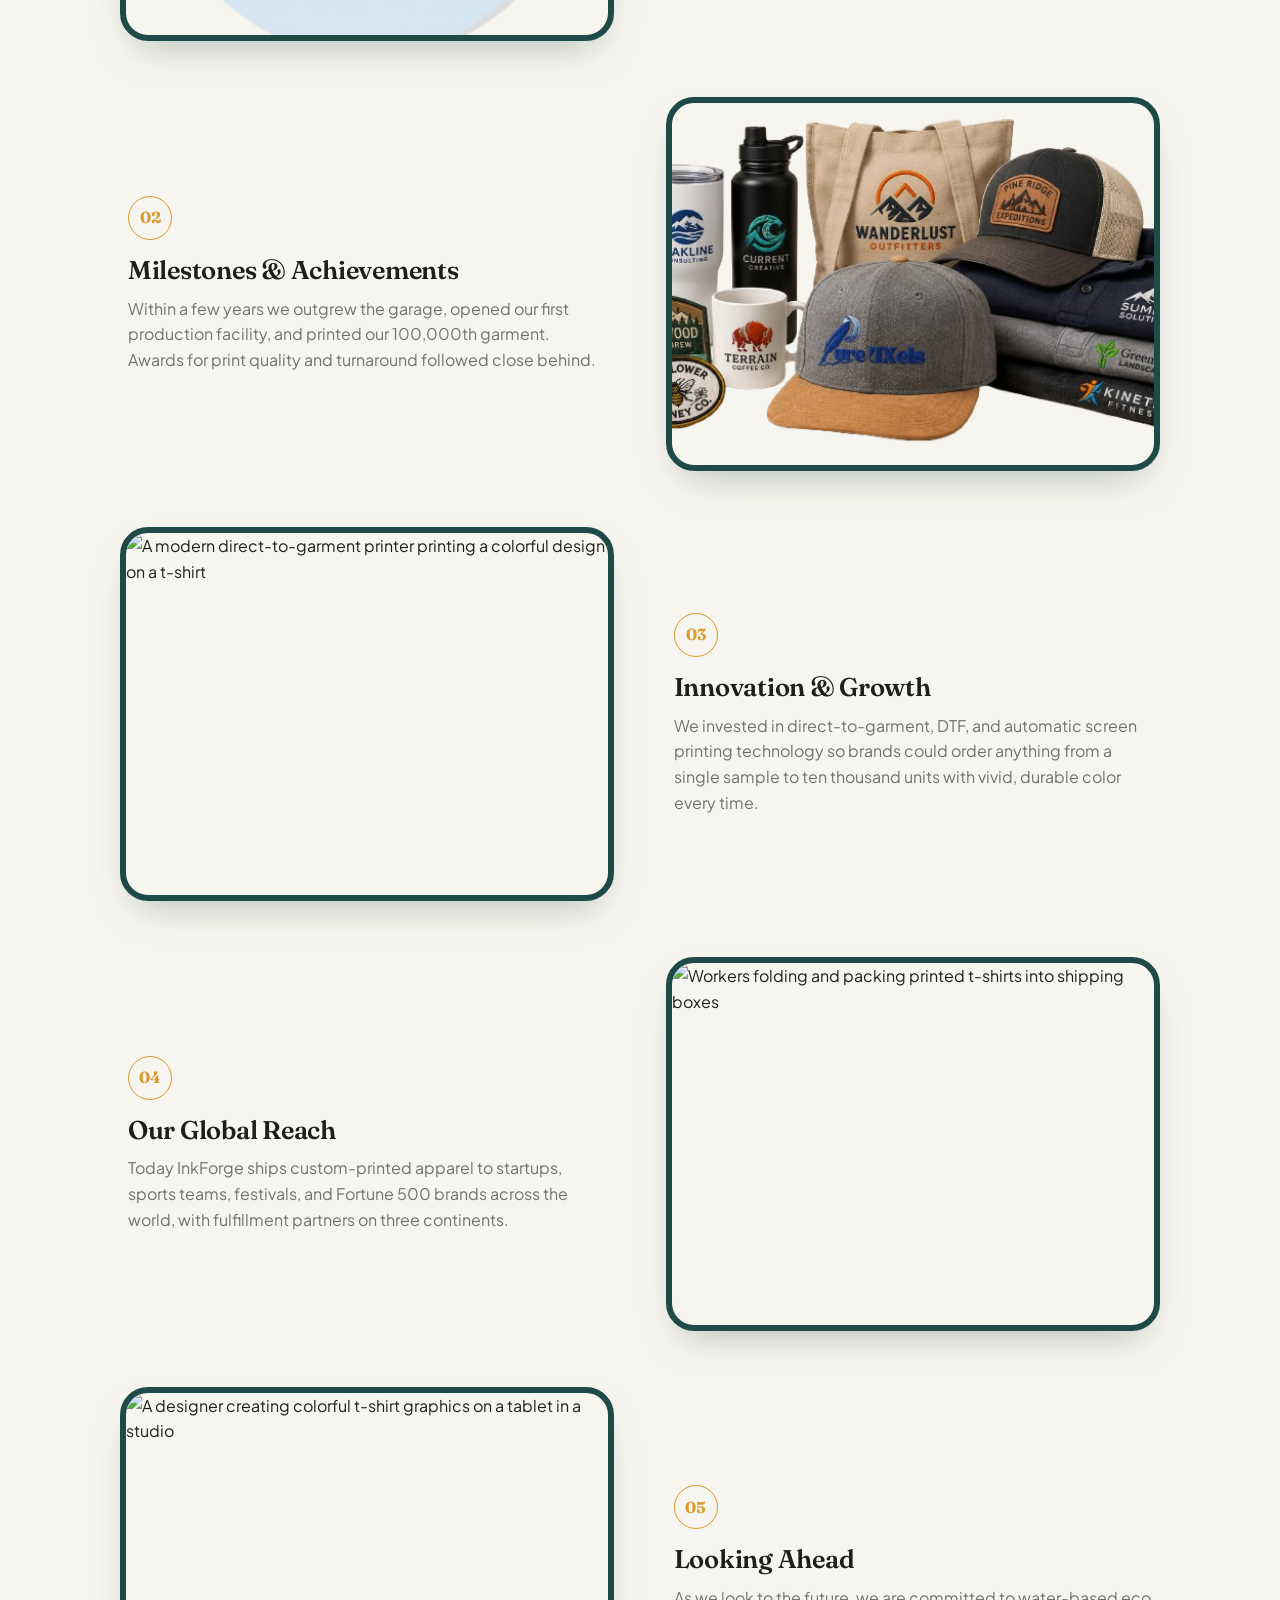
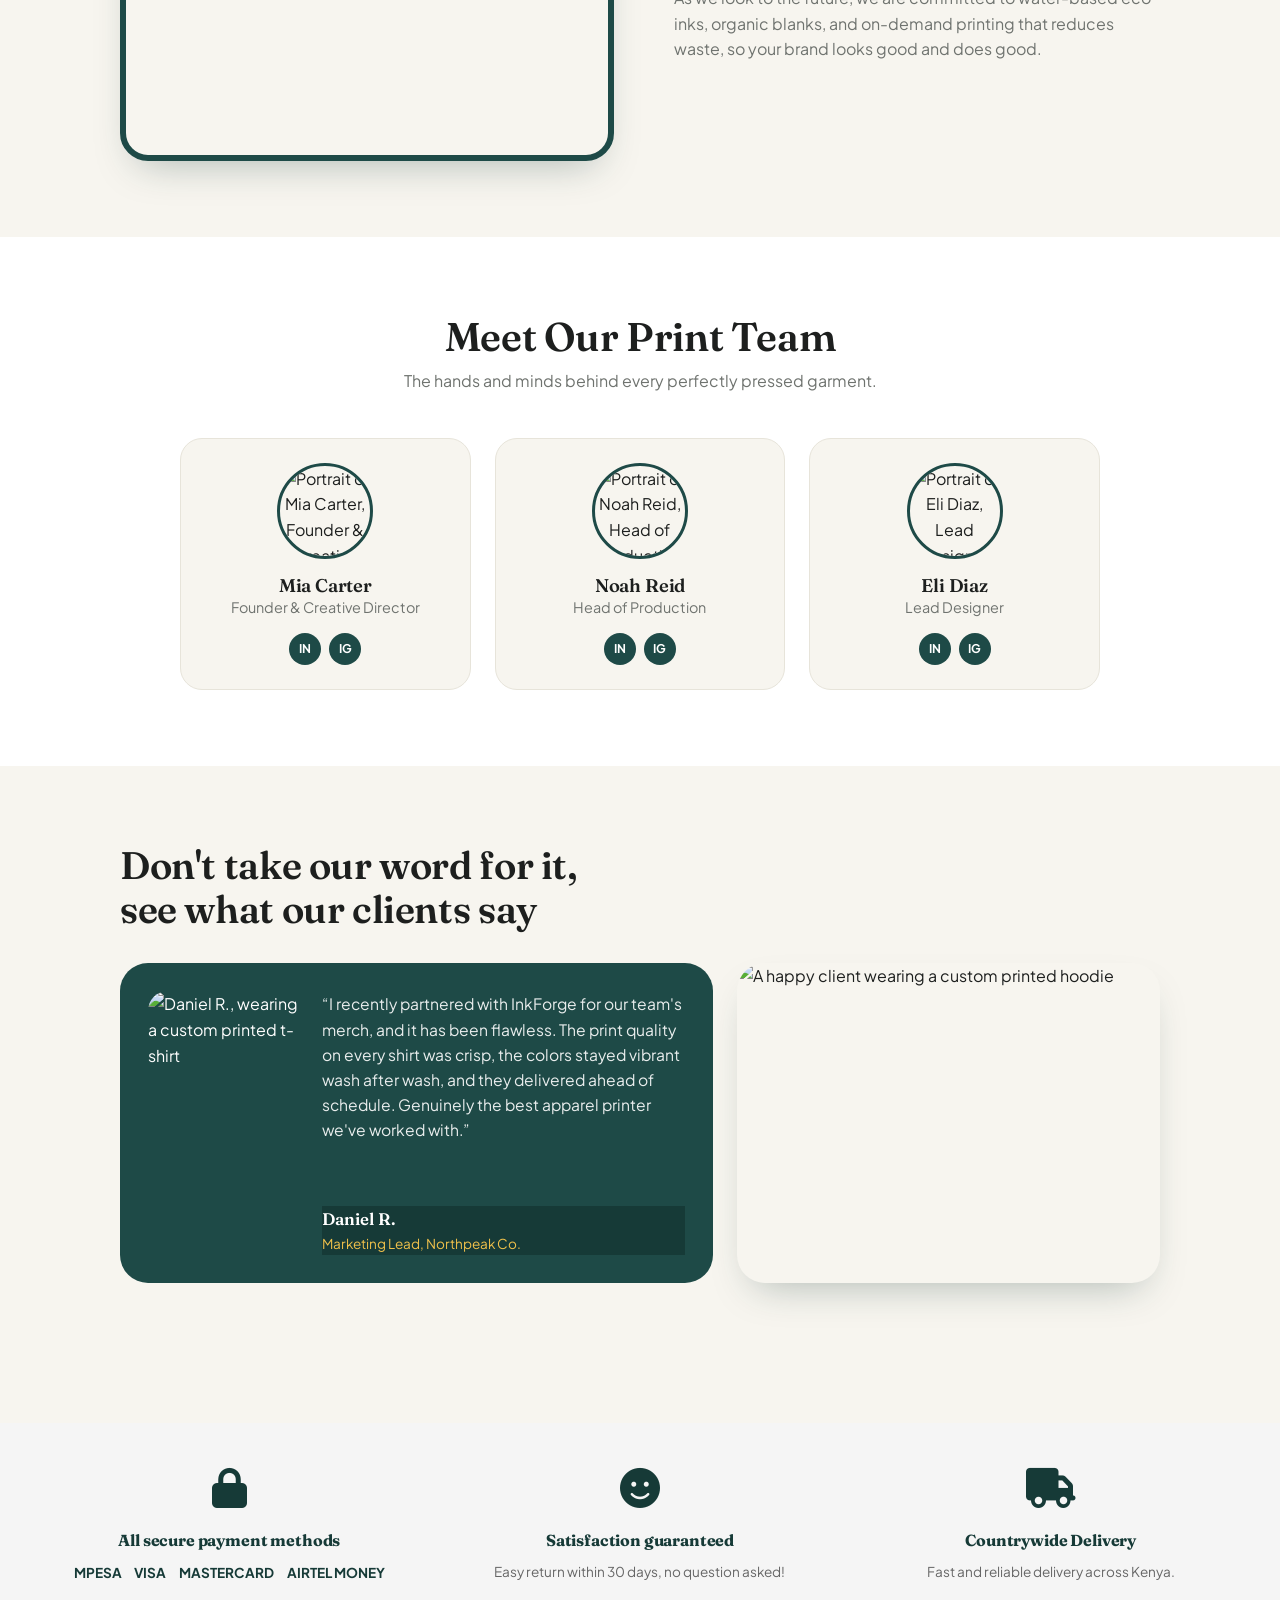
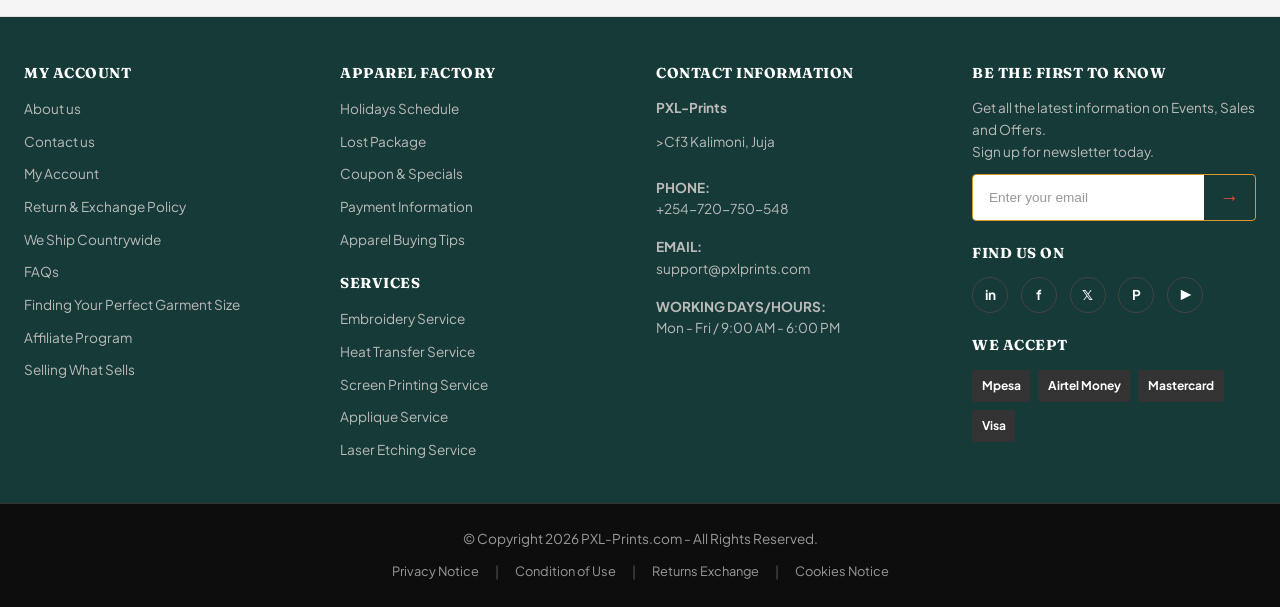
==== commit 2892ba83: "Feat: Update about us nav and footer" ====
--- a/about.html
+++ b/about.html
@@ -10,25 +10,85 @@
   <link rel="preconnect" href="https://fonts.gstatic.com" crossorigin />
   <link href="https://fonts.googleapis.com/css2?family=Plus+Jakarta+Sans:wght@400;500;600;700;800&family=Fraunces:opsz,wght@9..144,500;9..144,600;9..144,700&display=swap" rel="stylesheet" />
   <link rel="stylesheet" href="about.css" />
+  <link rel="stylesheet" href="https://cdnjs.cloudflare.com/ajax/libs/font-awesome/6.5.2/css/all.min.css">
+
 </head>
 <body>
-  <!-- Header / Hero banner -->
-  <header class="hero">
-    <nav class="nav" aria-label="Primary">
-      <a href="#" class="brand">PXL<span>Prints</span></a>
-      <button class="nav-toggle" aria-label="Toggle navigation" aria-expanded="false">
-        <span></span><span></span><span></span>
-      </button>
-      <ul class="nav-links">
-        <li><a href="index.html">Home</a></li>
+  <!-- Header & Navigation -->
+  <header>
+    <div class="header-top">
+      <div class="container">
+        <div class="logo">
+          <span class="logo-text">PXL-Prints</span>
+          <span class="logo-tagline">Design • Print | Branding</span>
+        </div>
+        <div class="search-bar">
+          <input type="text" placeholder="Type your keyword here, I will find it for you!">
+          <button class="search-btn"><i class="fas fa-search"></i></button>
+        </div>
+        <div class="header-right">
+          <div class="support-info">
+            <p class="support-label">For Support: Call us at</p>
+            <p class="support-phone">+254-720-750-548</p>
+          </div>
+          <a href="cart.html" class="cart-link">
+            <span class="icon-btn cart-icon"><i class="fas fa-shopping-cart"></i></span>
+            <span class="cart-count" style="display: none;">0</span>
+          </a>
+        </div>
+      </div>
+    </div>
+
+    <!-- Mobile/Tablet Header -->
+    <div class="header-mobile">
+      <div class="mobile-header-content">
+        <!-- Hamburger Menu -->
+        <button class="hamburger" id="mobile-menu-toggle" onclick="toggleMobileMenu()">
+          <span><i class="fas fa-bars"></i></span>
+        </button>
+
+        <!-- Logo -->
+        <div class="mobile-logo">
+          <span class="logo-text">PXL-Prints</span>
+          <span class="logo-tagline">Design • Print | Branding</span>
+        </div>
+
+        <!-- Right Icons -->
+        <div class="mobile-icons">
+          <a href="#account" class="icon-btn account-icon"><i class="fas fa-user"></i></a>
+          <a href="cart.html" class="icon-btn cart-icon">
+            <span><i class="fas fa-shopping-cart"></i></span>
+            <span class="cart-count" style="display: none;">0</span>
+          </a>
+        </div>
+      </div>
+
+      <!-- Mobile Search Bar (hidden by default) -->
+      <div class="mobile-search" id="mobile-search" style="display: none;">
+        <input type="text" placeholder="Search...">
+        <button class="search-btn"><i class="fas fa-search"></i></button>
+      </div>
+    </div>
+
+    <nav class="main-nav">
+      <div class="container">
+        <ul class="nav-links">
+          <li><a href="index.html">Home</a></li>
           <li><a href="shop.html">Shop</a></li>
           <li><a href="contact.html">Contact</a></li>
-          <li><a href="contact.html">About</a></li>
+          <li><a href="about.html">About</a></li>
+        </ul>
+      </div>
+    </nav>
+     <!-- Mobile Menu (hidden by default) -->
+    <nav class="mobile-menu" id="mobile-menu" style="display: none;">
+      <ul class="mobile-nav-links">
+        <li><a href="index.html">Home</a></li>
+        <li><a href="shop.html">Shop</a></li>
+        <li><a href="contact.html">Contact</a></li>
+        <li><a href="about.html">About</a></li>
       </ul>
     </nav>
-    <div class="hero-badge">
-      <span>About Us</span>
-    </div>
   </header>
 
   <main>
@@ -177,50 +237,136 @@
     </section>
   </main>
 
-  <!-- Feature footer bar -->
-  <footer class="features">
-    <div class="feature">
-      <div class="f-icon" aria-hidden="true">
-        <svg viewBox="0 0 24 24" fill="none" stroke="currentColor" stroke-width="1.8" stroke-linecap="round" stroke-linejoin="round"><path d="M1 3h15v13H1zM16 8h4l3 3v5h-7z"/><circle cx="5.5" cy="18.5" r="2.5"/><circle cx="18.5" cy="18.5" r="2.5"/></svg>
-      </div>
-      <div>
-        <h4>Fast &amp; Free Shipping</h4>
-        <p>On bulk apparel orders</p>
-      </div>
-    </div>
-    <div class="feature">
-      <div class="f-icon" aria-hidden="true">
-        <svg viewBox="0 0 24 24" fill="none" stroke="currentColor" stroke-width="1.8" stroke-linecap="round" stroke-linejoin="round"><path d="M6 2 3 6v14a2 2 0 0 0 2 2h14a2 2 0 0 0 2-2V6l-3-4z"/><path d="M3 6h18M16 10a4 4 0 0 1-8 0"/></svg>
-      </div>
-      <div>
-        <h4>Easy to Order</h4>
-        <p>Upload art &amp; checkout</p>
-      </div>
-    </div>
-    <div class="feature">
-      <div class="f-icon" aria-hidden="true">
-        <svg viewBox="0 0 24 24" fill="none" stroke="currentColor" stroke-width="1.8" stroke-linecap="round" stroke-linejoin="round"><path d="M21 11.5a8.38 8.38 0 0 1-.9 3.8 8.5 8.5 0 0 1-7.6 4.7 8.38 8.38 0 0 1-3.8-.9L3 21l1.9-5.7a8.38 8.38 0 0 1-.9-3.8 8.5 8.5 0 0 1 4.7-7.6 8.38 8.38 0 0 1 3.8-.9h.5a8.48 8.48 0 0 1 8 8z"/></svg>
-      </div>
-      <div>
-        <h4>24/7 Support</h4>
-        <p>Real humans, anytime</p>
-      </div>
-    </div>
-    <div class="feature">
-      <div class="f-icon" aria-hidden="true">
-        <svg viewBox="0 0 24 24" fill="none" stroke="currentColor" stroke-width="1.8" stroke-linecap="round" stroke-linejoin="round"><polyline points="1 4 1 10 7 10"/><path d="M3.51 15a9 9 0 1 0 2.13-9.36L1 10"/></svg>
-      </div>
-      <div>
-        <h4>Hassle Free Returns</h4>
-        <p>100% print guarantee</p>
+  <!-- Footer -->
+  <footer>
+    <!-- Trust Badges Section -->
+    <div class="trust-badges">
+      <div class="container">
+        <div class="badges-grid">
+          <div class="badge-item">
+            <div class="badge-icon"><i class="fas fa-lock"></i></div>
+            <h3>All secure payment methods</h3>
+            <div class="payment-methods">
+              <span>MPESA</span>
+              <span>VISA</span>
+              <span>MASTERCARD</span>
+              <span>AIRTEL MONEY</span>
+            </div>
+          </div>
+          <div class="badge-item">
+            <div class="badge-icon"><i class="fas fa-smile"></i></div>
+            <h3>Satisfaction guaranteed</h3>
+            <p>Easy return within 30 days, no question asked!</p>
+          </div>
+          <div class="badge-item">
+            <div class="badge-icon"><i class="fas fa-truck"></i></div>
+            <h3>Countrywide Delivery</h3>
+            <p>Fast and reliable delivery across Kenya.</p>
+          </div>
+        </div>
+      </div>
+    </div>
+
+    <!-- Main Footer Content -->
+    <div class="footer-main">
+      <div class="container">
+        <div class="footer-grid">
+          <!-- My Account Section -->
+          <div class="footer-section">
+            <h4>MY ACCOUNT</h4>
+            <ul>
+              <li><a href="#about">About us</a></li>
+              <li><a href="contact.html">Contact us</a></li>
+              <li><a href="#account">My Account</a></li>
+              <li><a href="#returns">Return & Exchange Policy</a></li>
+              <li><a href="#worldwide">We Ship Countrywide</a></li>
+              <li><a href="#faq">FAQs</a></li>
+              <li><a href="#sizing">Finding Your Perfect Garment Size</a></li>
+              <li><a href="#affiliate">Affiliate Program</a></li>
+              <li><a href="#selling">Selling What Sells</a></li>
+            </ul>
+          </div>
+
+          <!-- Services Section -->
+          <div class="footer-section">
+            <h4>APPAREL FACTORY</h4>
+            <ul>
+              <li><a href="#schedule">Holidays Schedule</a></li>
+              <li><a href="#package">Lost Package</a></li>
+              <li><a href="#coupon">Coupon & Specials</a></li>
+              <li><a href="#payment">Payment Information</a></li>
+              <li><a href="#tips">Apparel Buying Tips</a></li>
+            </ul>
+            <h4 style="margin-top: 1.5rem;">SERVICES</h4>
+            <ul>
+              <li><a href="#embroidery">Embroidery Service</a></li>
+              <li><a href="#heat">Heat Transfer Service</a></li>
+              <li><a href="#screen">Screen Printing Service</a></li>
+              <li><a href="#applique">Applique Service</a></li>
+              <li><a href="#laser">Laser Etching Service</a></li>
+            </ul>
+          </div>
+
+          <!-- Contact Information -->
+          <div class="footer-section">
+            <h4>CONTACT INFORMATION</h4>
+            <p class="company-name">PXL-Prints</p>
+            <p>>Cf3 Kalimoni, Juja</p>
+            <p style="margin-top: 1.5rem;"><strong>PHONE:</strong><br>+254-720-750-548</p>
+            <p style="margin-top: 1rem;"><strong>EMAIL:</strong><br>support@pxlprints.com</p>
+            <p style="margin-top: 1rem;"><strong>WORKING DAYS/HOURS:</strong><br>Mon - Fri / 9:00 AM - 6:00 PM</p>
+          </div>
+
+          <!-- Newsletter Section -->
+          <div class="footer-section">
+            <h4>BE THE FIRST TO KNOW</h4>
+            <p>Get all the latest information on Events, Sales and Offers.<br>Sign up for newsletter today.</p>
+            <form class="newsletter-form" onsubmit="return false;">
+              <input type="email" placeholder="Enter your email" required>
+              <button type="submit" class="newsletter-btn">→</button>
+            </form>
+            
+            <h4 style="margin-top: 1.5rem;">FIND US ON</h4>
+            <div class="social-links">
+              <a href="#linkedin" title="LinkedIn">in</a>
+              <a href="#facebook" title="Facebook">f</a>
+              <a href="#twitter" title="Twitter">𝕏</a>
+              <a href="#pinterest" title="Pinterest">P</a>
+              <a href="#youtube" title="YouTube">▶</a>
+            </div>
+
+            <h4 style="margin-top: 1.5rem;">WE ACCEPT</h4>
+            <div class="payment-logos">
+              <span class="payment-badge">Mpesa</span>
+              <span class="payment-badge">Airtel Money</span>
+              <span class="payment-badge">Mastercard</span>
+              <span class="payment-badge">Visa</span>
+            </div>
+          </div>
+        </div>
+      </div>
+    </div>
+
+    <!-- Footer Bottom -->
+    <div class="footer-bottom">
+      <div class="container">
+        <p>&copy; Copyright 2026 PXL-Prints.com - All Rights Reserved.</p>
+        <div class="footer-links">
+          <a href="#privacy">Privacy Notice</a>
+          <span>|</span>
+          <a href="#terms">Condition of Use</a>
+          <span>|</span>
+          <a href="#returns">Returns Exchange</a>
+          <span>|</span>
+          <a href="#cookies">Cookies Notice</a>
+        </div>
       </div>
     </div>
   </footer>
 
-  <div class="copyright">
-    <p>&copy; 2026 InkForge Custom Apparel. All rights reserved.</p>
-  </div>
 
   <script src="about.js"></script>
+  <script src="app.js"></script>
+  
 </body>
 </html>
--- a/about.css
+++ b/about.css
@@ -13,6 +13,16 @@
   --radius: 28px;
   --shadow: 0 18px 40px -18px rgba(22, 58, 55, 0.35);
   --maxw: 1080px;
+
+  --primary-black: #163a37;
+  --primary-white: #ffffff;
+  --accent-gold: #d99a2b;
+  --light-gray: #f5f5f5;
+  --dark-gray: #333333;
+  --border-gray: #e0e0e0;
+  --success-green: #2f5f5a;
+  --error-red: #e74c3c;
+  --card-bg: #1e293b;
 }
 
 * { box-sizing: border-box; margin: 0; padding: 0; }
@@ -46,6 +56,328 @@
   font-weight: 700;
   margin-bottom: 0.6rem;
 }
+
+/* ============================================
+   HEADER & NAVIGATION
+   ============================================ */
+
+header {
+  background-color: var(--primary-white);
+  border-bottom: 1px solid var(--border-gray);
+  position: sticky;
+  top: 0;
+  z-index: 1000;
+}
+
+.header-top {
+  border-bottom: 1px solid var(--border-gray);
+  padding: 0.5rem 0;
+}
+
+.header-top .container {
+  display: flex;
+  justify-content: space-between;
+  align-items: center;
+  gap: 0.5rem;
+}
+
+.logo {
+  font-size: 1.3rem;
+  font-weight: 900;
+  color: var(--primary-black);
+  letter-spacing: 2px;
+  white-space: nowrap;
+  min-width: fit-content;
+  display: flex;
+  flex-direction: column;
+  align-items: flex-start;
+}
+
+.logo-text {
+  display: block;
+}
+
+.logo-tagline {
+  font-size: 0.6rem;
+  font-weight: 700;
+  color: var(--error-red);
+  letter-spacing: 1px;
+  margin-top: 0.2rem;
+}
+
+/* Mobile Header */
+.header-mobile {
+  display: none;
+  background-color: var(--primary-white);
+  border-bottom: 1px solid var(--border-gray);
+  padding: 0.75rem 1rem;
+  position: sticky;
+  top: 0;
+  z-index: 1000;
+}
+
+.mobile-header-content {
+  display: flex;
+  justify-content: space-between;
+  align-items: center;
+  gap: 1rem;
+}
+
+.mobile-logo {
+  flex: 1;
+  text-align: center;
+  display: flex;
+  flex-direction: column;
+  align-items: center;
+}
+
+.mobile-logo .logo-text {
+  font-size: 1.1rem;
+  font-weight: 900;
+  color: var(--primary-black);
+}
+
+.mobile-logo .logo-tagline {
+  font-size: 0.55rem;
+  color: var(--error-red);
+  margin-top: 0.1rem;
+}
+
+.mobile-icons {
+  display: flex;
+  gap: 1rem;
+}
+
+.icon-btn {
+  background: none;
+  border: none;
+  font-size: 1.3rem;
+  cursor: pointer;
+  color: var(--primary-black);
+  text-decoration: none;
+  transition: color 0.3s ease;
+  padding: 0.25rem;
+  display: flex;
+  align-items: center;
+  justify-content: center;
+}
+
+.icon-btn:hover {
+  color: var(--accent-gold);
+}
+
+.cart-icon {
+  position: relative;
+}
+
+.mobile-search {
+  display: flex;
+  gap: 0.5rem;
+  padding: 0.5rem;
+  border-top: 1px solid var(--border-gray);
+  background-color: var(--primary-white);
+}
+
+.mobile-search input {
+  flex: 1;
+  padding: 0.5rem;
+  border: 1px solid var(--border-gray);
+  border-radius: 4px;
+  font-size: 0.85rem;
+}
+
+.mobile-search .search-btn {
+  padding: 0.5rem 0.75rem;
+  font-size: 1rem;
+}
+
+/* Mobile Menu */
+.mobile-menu {
+  background-color: var(--primary-white);
+  border-bottom: 1px solid var(--border-gray);
+  padding: 0;
+  position: absolute;
+  top: 100%;
+  left: 0;
+  right: 0;
+  width: 100%;
+  z-index: 999;
+}
+
+.mobile-nav-links {
+  list-style: none;
+  display: flex;
+  flex-direction: column;
+}
+
+.mobile-nav-links li {
+  border-bottom: 1px solid var(--border-gray);
+}
+
+.mobile-nav-links a {
+  display: block;
+  padding: 1rem;
+  color: var(--primary-black);
+  text-decoration: none;
+  font-weight: 500;
+  transition: background-color 0.3s ease;
+}
+
+.mobile-nav-links a:hover {
+  background-color: #f5f5f5;
+  color: var(--accent-gold);
+}
+
+/* Hamburger Menu for Mobile */
+.hamburger {
+  display: none;
+  flex-direction: column;
+  gap: 4px;
+  cursor: pointer;
+  background: none;
+  border: none;
+  padding: 0;
+  width: 30px;
+  height: 24px;
+}
+
+.hamburger span {
+  width: 100%;
+  height: 3px;
+  background-color: var(--primary-black);
+  border-radius: 2px;
+  transition: all 0.3s ease;
+  display: block;
+}
+
+.search-bar {
+  flex: 1;
+  display: flex;
+  max-width: 400px;
+  max-height: 35px;
+  border: 1px solid var(--border-gray);
+  border-radius: 4px;
+  overflow: hidden;
+}
+
+.search-bar input {
+  flex: 1;
+  padding: 0.75rem 1rem;
+  border: none;
+  outline: none;
+  font-size: 0.9rem;
+  color: var(--primary-black);
+}
+
+.search-bar input::placeholder {
+  color: #999;
+}
+
+.search-btn {
+  background: none;
+  color:#999;
+  border: none;
+  padding: 0.5rem 0.5rem;
+  cursor: pointer;
+  font-size: 1.2rem;
+  transition: color 0.3s ease;
+}
+
+.search-btn:hover {
+  color: var(--accent-gold);
+}
+
+.header-right {
+  display: flex;
+  align-items: center;
+  gap: 2rem;
+  white-space: nowrap;
+}
+
+.support-info {
+  text-align: right;
+}
+
+.support-label {
+  font-size: 0.8rem;
+  color: #666;
+  margin-bottom: 0.2rem;
+}
+
+.support-phone {
+  font-size: 1rem;
+  font-weight: 700;
+  color: var(--primary-black);
+  margin-bottom: 0;
+}
+
+.cart-icon {
+  position: relative;
+  cursor: pointer;
+  font-size: 1.5rem;
+}
+
+.cart-count {
+  position: relative;
+  top: -40px;
+  right: -25px;
+  background-color: var(--error-red);
+  color: var(--primary-white);
+  border-radius: 50%;
+  width: 20px;
+  height: 20px;
+  display: flex;
+  align-items: center;
+  justify-content: center;
+  font-size: 0.5rem;
+  font-weight: 700;
+}
+
+/* Main Navigation */
+.main-nav {
+  background-color: var(--primary-white);
+}
+
+.main-nav .container {
+  display: flex;
+  justify-content: space-between;
+  align-items: center;
+}
+
+.nav-links {
+  display: flex;
+  list-style: none;
+  gap: 2.5rem;
+  align-items: center;
+}
+
+.nav-links a {
+  color: var(--primary-black);
+  font-size: 0.95rem;
+  font-weight: 500;
+  transition: color 0.3s ease;
+  text-decoration: none;
+}
+
+.nav-links a:hover {
+  color: var(--accent-gold);
+}
+
+.hamburger {
+  display: none;
+  flex-direction: column;
+  gap: 5px;
+  cursor: pointer;
+}
+
+.hamburger span {
+  width: 25px;
+  height: 3px;
+  background-color: var(--primary-white);
+  border-radius: 2px;
+  transition: all 0.3s ease;
+}
+
 
 /* ---------- Header / hero ---------- */
 .hero {
@@ -295,38 +627,6 @@
 }
 .testi-photo-lg img { width: 100%; height: 100%; object-fit: cover; min-height: 260px; }
 
-/* ---------- Features footer ---------- */
-.features {
-  background: var(--teal-deep);
-  color: #fff;
-  display: grid;
-  grid-template-columns: repeat(4, 1fr);
-  gap: 1.5rem;
-  padding: 2rem clamp(1.25rem, 5vw, 4rem);
-  max-width: var(--maxw);
-  margin: clamp(2rem, 5vw, 4rem) auto 0;
-  border-radius: var(--radius) var(--radius) 0 0;
-}
-.feature { display: flex; align-items: center; gap: 0.85rem; }
-.f-icon {
-  flex-shrink: 0;
-  width: 46px; height: 46px;
-  display: grid; place-items: center;
-  border-radius: 12px;
-  background: rgba(255,255,255,0.08);
-  color: var(--gold-soft);
-}
-.f-icon svg { width: 24px; height: 24px; }
-.feature h4 { font-family: "Plus Jakarta Sans", sans-serif; font-size: 0.95rem; font-weight: 700; }
-.feature p { font-size: 0.8rem; color: rgba(255,255,255,0.65); }
-
-.copyright {
-  background: var(--teal-deep);
-  color: rgba(255,255,255,0.55);
-  text-align: center;
-  font-size: 0.85rem;
-  padding: 0 1rem 1.75rem;
-}
 
 /* ---------- Reveal animation ---------- */
 .reveal {
@@ -385,3 +685,569 @@
   .reveal { opacity: 1; transform: none; transition: none; }
   html { scroll-behavior: auto; }
 }
+
+
+/* ============================================
+   FOOTER
+   ============================================ */
+
+footer {
+  background-color: var(--primary-black);
+  color: var(--primary-white);
+  margin-top: 4rem;
+}
+
+/* Trust Badges Section */
+.trust-badges {
+  background-color: #f5f5f5;
+  padding: 2rem 1.5rem;
+  color: var(--primary-black);
+  border-bottom: 1px solid var(--border-gray);
+}
+
+.badges-grid {
+  display: grid;
+  grid-template-columns: repeat(3, 1fr);
+  gap: 2rem;
+  max-width: 1200px;
+  margin: 0 auto;
+}
+
+.badge-item {
+  text-align: center;
+}
+
+.badge-icon {
+  font-size: 2.5rem;
+  margin-bottom: 0.75rem;
+  display: block;
+}
+
+.badge-item h3 {
+  font-size: 1rem;
+  font-weight: 700;
+  margin-bottom: 0.75rem;
+  color: var(--primary-black);
+}
+
+.badge-item p {
+  font-size: 0.85rem;
+  color: #666;
+  line-height: 1.5;
+  margin-bottom: 0;
+}
+
+.payment-methods {
+  font-size: 0.85rem;
+  color: var(--primary-black);
+  font-weight: 700;
+  display: flex;
+  justify-content: center;
+  gap: 0.8rem;
+  flex-wrap: wrap;
+}
+
+.delivery-logos {
+  font-size: 0.85rem;
+  color: var(--primary-black);
+  font-weight: 700;
+  display: flex;
+  justify-content: center;
+  gap: 1rem;
+}
+
+/* Main Footer Content */
+.footer-main {
+  padding: 3rem 1.5rem 2rem;
+}
+
+.footer-grid {
+  display: grid;
+  grid-template-columns: repeat(4, 1fr);
+  gap: 2rem;
+  max-width: 1300px;
+  margin: 0 auto;
+}
+
+.footer-section {
+  font-size: 0.9rem;
+}
+
+.footer-section h4 {
+  color: var(--primary-white);
+  font-weight: 700;
+  margin-bottom: 1rem;
+  font-size: 0.9rem;
+  letter-spacing: 0.5px;
+}
+
+.footer-section p {
+  color: #bbb;
+  font-size: 0.85rem;
+  line-height: 1.6;
+  margin-bottom: 0.75rem;
+}
+
+.company-name {
+  color: var(--primary-white);
+  font-weight: 700;
+  margin-bottom: 0.5rem;
+}
+
+.footer-section ul {
+  list-style: none;
+}
+
+.footer-section ul li {
+  margin-bottom: 0.6rem;
+}
+
+.footer-section a {
+  color: #bbb;
+  text-decoration: none;
+  transition: color 0.3s ease;
+  font-size: 0.85rem;
+}
+
+.footer-section a:hover {
+  color: var(--accent-gold);
+}
+
+/* Newsletter Form */
+.newsletter-form {
+  display: flex;
+  border: 1px solid var(--accent-gold);
+  border-radius: 4px;
+  overflow: hidden;
+  margin-bottom: 1.5rem;
+}
+
+.newsletter-form input {
+  flex: 1;
+  padding: 0.7rem 1rem;
+  border: none;
+  background-color: var(--primary-white);
+  color: var(--primary-black);
+  font-size: 0.85rem;
+  outline: none;
+}
+
+.newsletter-form input::placeholder {
+  color: #999;
+}
+
+.newsletter-btn {
+  background-color: transparent;
+  border: none;
+  color: var(--error-red);
+  font-size: 1.2rem;
+  padding: 0.7rem 1rem;
+  cursor: pointer;
+  transition: color 0.3s ease;
+  font-weight: 700;
+}
+
+.newsletter-btn:hover {
+  color: var(--accent-gold);
+}
+
+/* Social Links */
+.social-links {
+  display: flex;
+  gap: 0.8rem;
+  flex-wrap: wrap;
+}
+
+.social-links a {
+  display: flex;
+  align-items: center;
+  justify-content: center;
+  width: 36px;
+  height: 36px;
+  background-color: var(--primary-black);
+  border: 1px solid #444;
+  border-radius: 50%;
+  color: var(--primary-white);
+  text-decoration: none;
+  font-weight: 700;
+  font-size: 0.85rem;
+  transition: all 0.3s ease;
+}
+
+.social-links a:hover {
+  background-color: var(--accent-gold);
+  color: var(--primary-black);
+  border-color: var(--accent-gold);
+}
+
+/* Payment Logos */
+.payment-logos {
+  display: flex;
+  gap: 0.5rem;
+  flex-wrap: wrap;
+}
+
+.payment-badge {
+  background-color: #333;
+  color: var(--primary-white);
+  padding: 0.4rem 0.6rem;
+  font-size: 0.75rem;
+  font-weight: 700;
+  border-radius: 2px;
+  display: inline-block;
+}
+
+/* Footer Bottom */
+.footer-bottom {
+  background-color: #0d0d0d;
+  border-top: 1px solid #333;
+  padding: 1.5rem;
+  text-align: center;
+  font-size: 0.85rem;
+  color: #999;
+}
+
+.footer-bottom .container {
+  max-width: 1300px;
+  margin: 0 auto;
+  padding: 0;
+}
+
+.footer-bottom p {
+  margin-bottom: 0.75rem;
+}
+
+.footer-links {
+  display: flex;
+  justify-content: center;
+  gap: 1rem;
+  flex-wrap: wrap;
+}
+
+.footer-links a {
+  color: #999;
+  text-decoration: none;
+  transition: color 0.3s ease;
+  font-size: 0.8rem;
+}
+
+.footer-links a:hover {
+  color: var(--accent-gold);
+}
+
+.footer-links span {
+  color: #555;
+}
+
+/* Responsive Footer */
+@media (max-width: 768px) {
+  header {
+    position: fixed;
+    top: 0;
+    left: 0;
+    width: 100%;
+    z-index: 1000;
+  }
+
+  .header-top {
+    display: none;
+  }
+
+  .header-mobile {
+    display: flex;
+    flex-direction: column;
+  }
+
+  .main-nav {
+    display: none;
+  }
+
+  .mobile-menu {
+    position: static;
+    border-bottom: none;
+  }
+
+  .hamburger {
+    display: flex;
+  }
+
+  .header-top .container {
+    flex-direction: column;
+    gap: 1rem;
+  }
+
+  .search-bar {
+    max-width: 100%;
+  }
+
+  .header-right {
+    flex-direction: column;
+    gap: 1rem;
+    text-align: center;
+  }
+
+  .main-nav .container {
+    flex-direction: column;
+  }
+
+  .nav-links {
+    position: absolute;
+    top: 100%;
+    right: 0;
+    flex-direction: column;
+    background-color: var(--primary-white);
+    width: 100%;
+    gap: 0;
+    padding: 0;
+    max-height: 0;
+    overflow: hidden;
+    transition: max-height 0.3s ease;
+    border-top: 1px solid var(--border-gray);
+  }
+
+  .nav-links.active {
+    max-height: 400px;
+  }
+
+  .nav-links a {
+    padding: 1rem 1.5rem;
+    display: block;
+    border-bottom: 1px solid var(--border-gray);
+    color: var(--primary-black);
+  }
+
+  .hamburger {
+    display: flex;
+  }
+
+  .vertical-cta {
+    position: relative;
+    writing-mode: horizontal-tb;
+    padding: 1rem 1.5rem;
+    width: 100%;
+    margin-bottom: 2rem;
+    left: 0;
+    top: 0;
+    transform: none;
+  }
+
+  .badges-grid {
+    grid-template-columns: 1fr 1fr;
+    gap: 1.5rem;
+  }
+
+  .badge-item h3 {
+    font-size: 0.95rem;
+  }
+
+  .footer-grid {
+    grid-template-columns: repeat(2, 1fr);
+    gap: 1.5rem;
+  }
+
+  .footer-section h4 {
+    font-size: 0.85rem;
+    margin-bottom: 0.75rem;
+  }
+
+  .footer-section a,
+  .footer-section p {
+    font-size: 0.8rem;
+  }
+
+  .social-links a {
+    width: 32px;
+    height: 32px;
+    font-size: 0.75rem;
+  }
+
+  .payment-badge {
+    font-size: 0.7rem;
+    padding: 0.35rem 0.5rem;
+  }
+
+  .newsletter-form input {
+    font-size: 0.8rem;
+  }
+
+  .service-card {
+    padding: 2.5rem 2rem;
+    min-height: 250px;
+  }
+
+  .service-card h3 {
+    font-size: 1.5rem;
+    margin-bottom: 1.2rem;
+  }
+
+}
+
+@media (max-width: 480px){
+  header {
+    position: fixed;
+    top: 0;
+    left: 0;
+    right: 0;
+    z-index: 1000;
+  }
+
+  .header-top {
+    display: none;
+  }
+
+  .header-mobile {
+    display: flex;
+    flex-direction: column;
+    padding: 0.6rem 0.75rem;
+  }
+
+  .mobile-header-content {
+    gap: 0.8rem;
+  }
+
+  .mobile-logo .logo-text {
+    font-size: 0.95rem;
+  }
+
+  .mobile-logo .logo-tagline {
+    font-size: 0.5rem;
+  }
+
+  .icon-btn {
+    font-size: 1.2rem;
+  }
+
+  .hamburger {
+    width: 28px;
+    height: 22px;
+  }
+
+  .hamburger span {
+    height: 2.5px;
+  }
+
+  .mobile-search {
+    padding: 0.4rem;
+    gap: 0.3rem;
+  }
+
+  .mobile-search input {
+    font-size: 0.8rem;
+    padding: 0.4rem;
+  }
+
+  .mobile-menu {
+    position: static;
+    border-bottom: none;
+  }
+
+  .main-nav {
+    display: none;
+  }
+
+  .container {
+    padding: 0 1rem;
+  }
+
+  h1 {
+    font-size: 1.4rem;
+  }
+
+  h2 {
+    font-size: 1.1rem;
+  }
+
+  .info-bar-container {
+    flex-direction: row;
+    gap: 2px;
+    text-align: center;
+    font-size: 10px;
+    margin-top: 60px;
+  }
+
+  .search-bar {
+    max-width: 100%;
+    
+  }
+
+  .info-item span:last-child {
+    font-size: 0.75rem;
+  }
+  
+  .trust-badges {
+    padding: 1.5rem 1rem;
+  }
+
+  .badges-grid {
+    grid-template-columns: 1fr;
+    gap: 1rem;
+  }
+
+  .badge-item h3 {
+    font-size: 0.9rem;
+  }
+
+  .payment-methods,
+  .delivery-logos {
+    font-size: 0.75rem;
+    gap: 0.5rem;
+  }
+
+  .footer-main {
+    padding: 2rem 1rem 1.5rem;
+  }
+
+  .footer-grid {
+    grid-template-columns: 1fr;
+    gap: 1.5rem;
+  }
+
+  .footer-section h4 {
+    font-size: 0.8rem;
+    margin-bottom: 0.6rem;
+  }
+
+  .footer-section a,
+  .footer-section p {
+    font-size: 0.75rem;
+  }
+
+  .newsletter-form {
+    margin-bottom: 1rem;
+  }
+
+  .newsletter-form input {
+    padding: 0.6rem 0.8rem;
+    font-size: 0.75rem;
+  }
+
+  .social-links {
+    gap: 0.6rem;
+  }
+
+  .social-links a {
+    width: 30px;
+    height: 30px;
+    font-size: 0.7rem;
+  }
+
+  .payment-badge {
+    font-size: 0.65rem;
+    padding: 0.3rem 0.4rem;
+  }
+
+  .footer-bottom {
+    padding: 1rem 0.5rem;
+    font-size: 0.75rem;
+  }
+
+  .footer-bottom p {
+    margin-bottom: 0.5rem;
+  }
+
+  .footer-links {
+    gap: 0.5rem;
+    font-size: 0.7rem;
+  }
+
+}
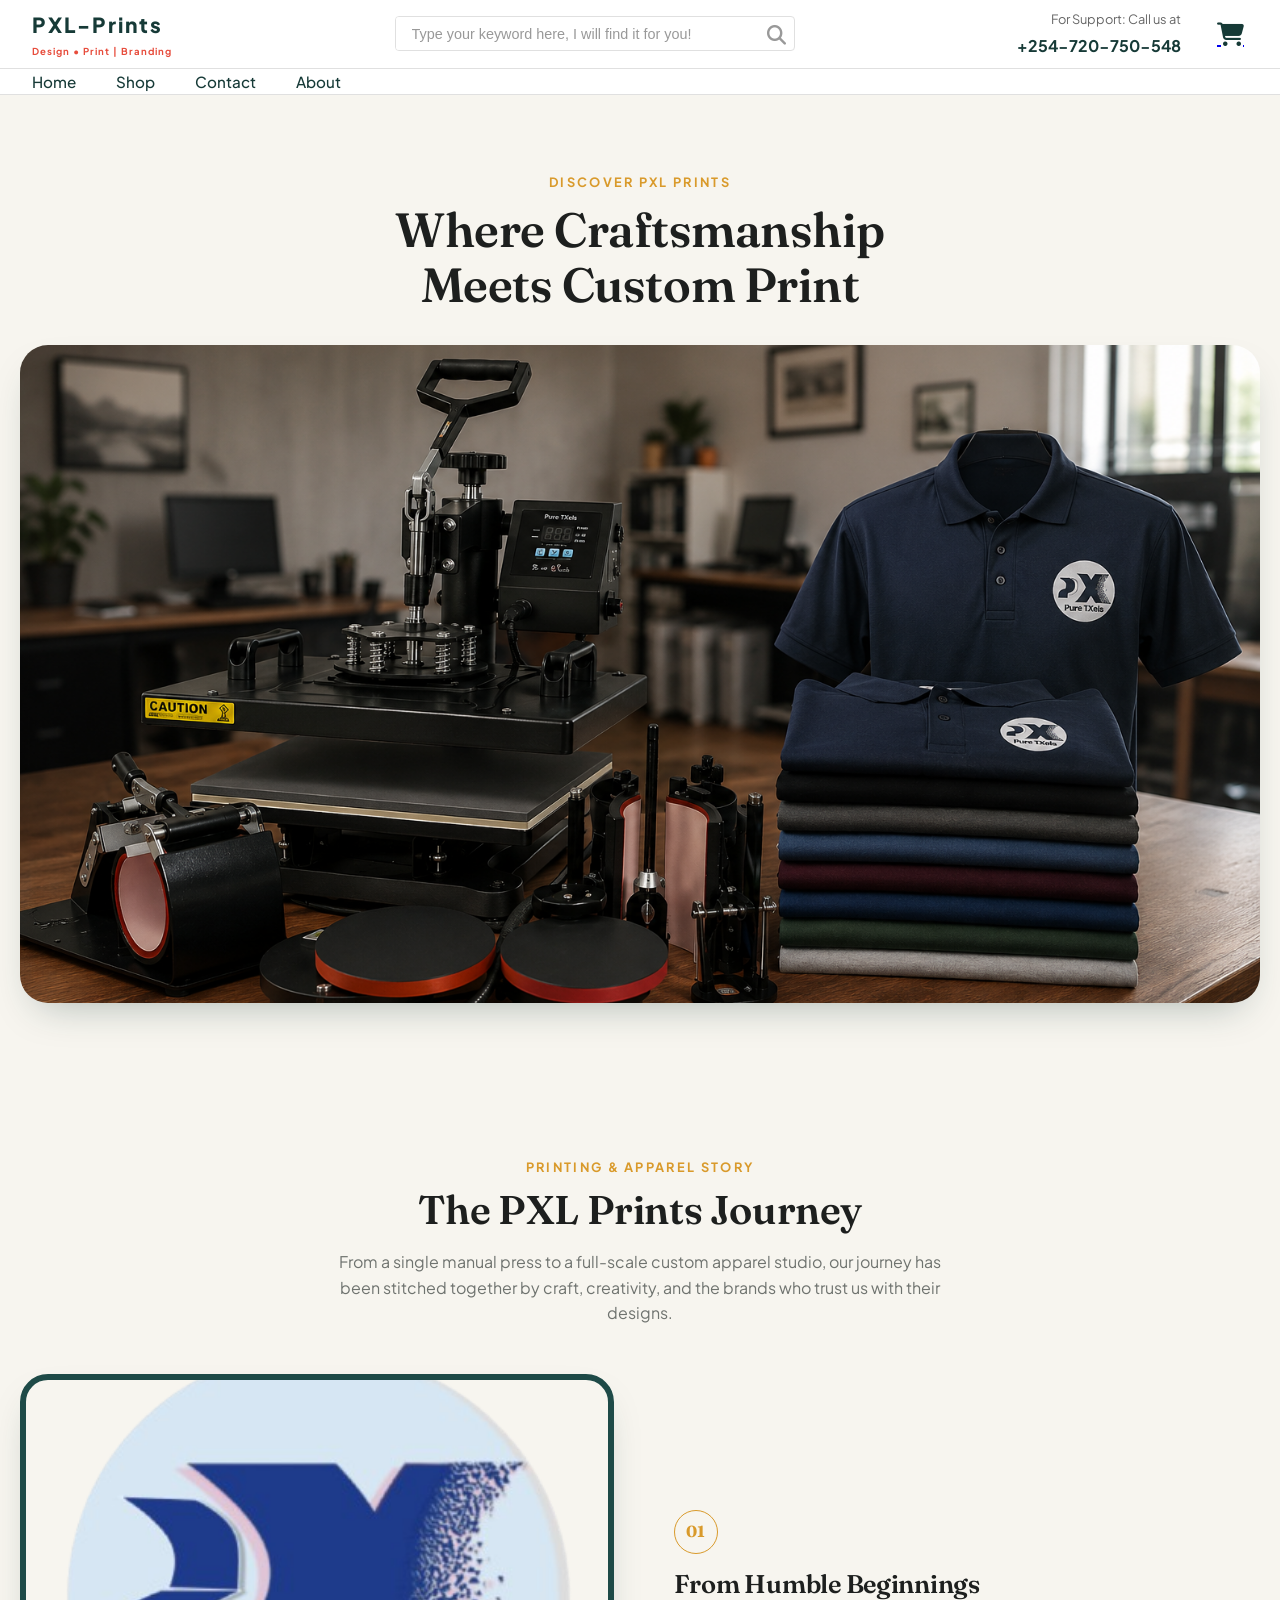
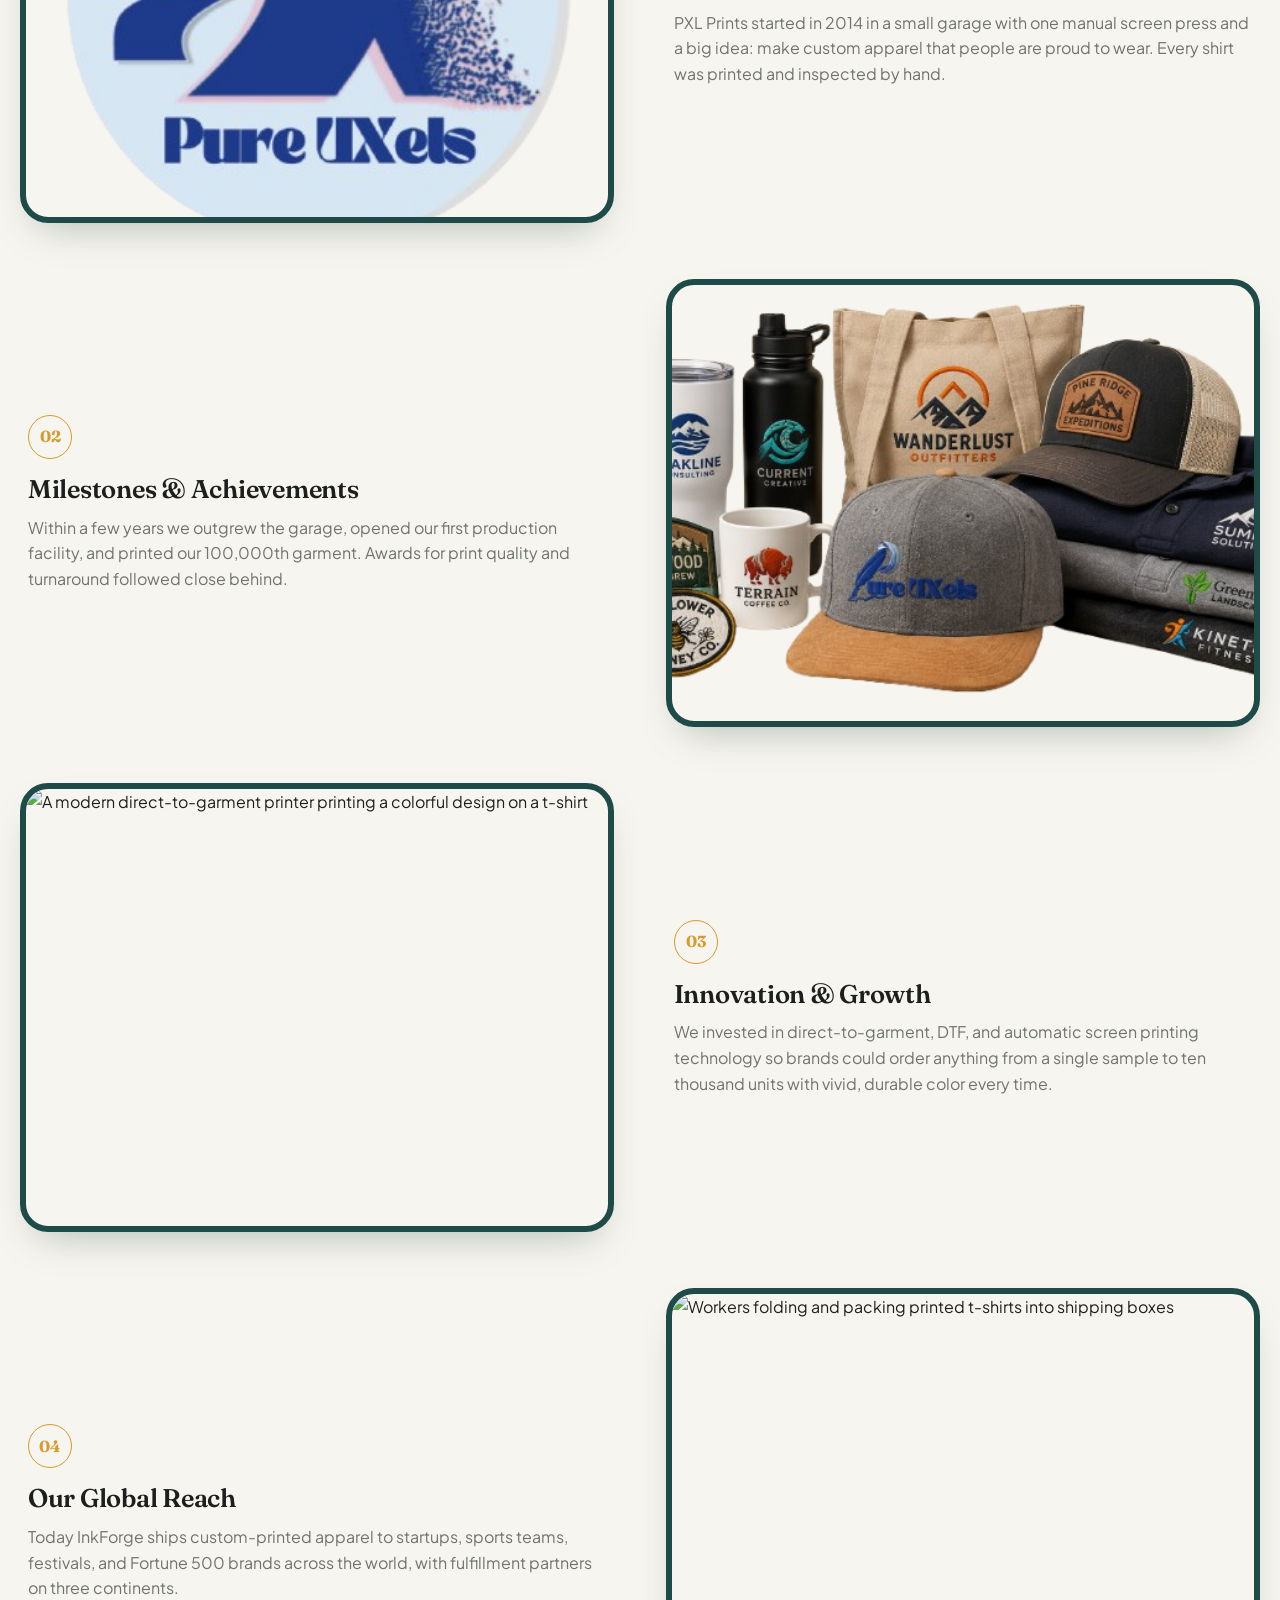
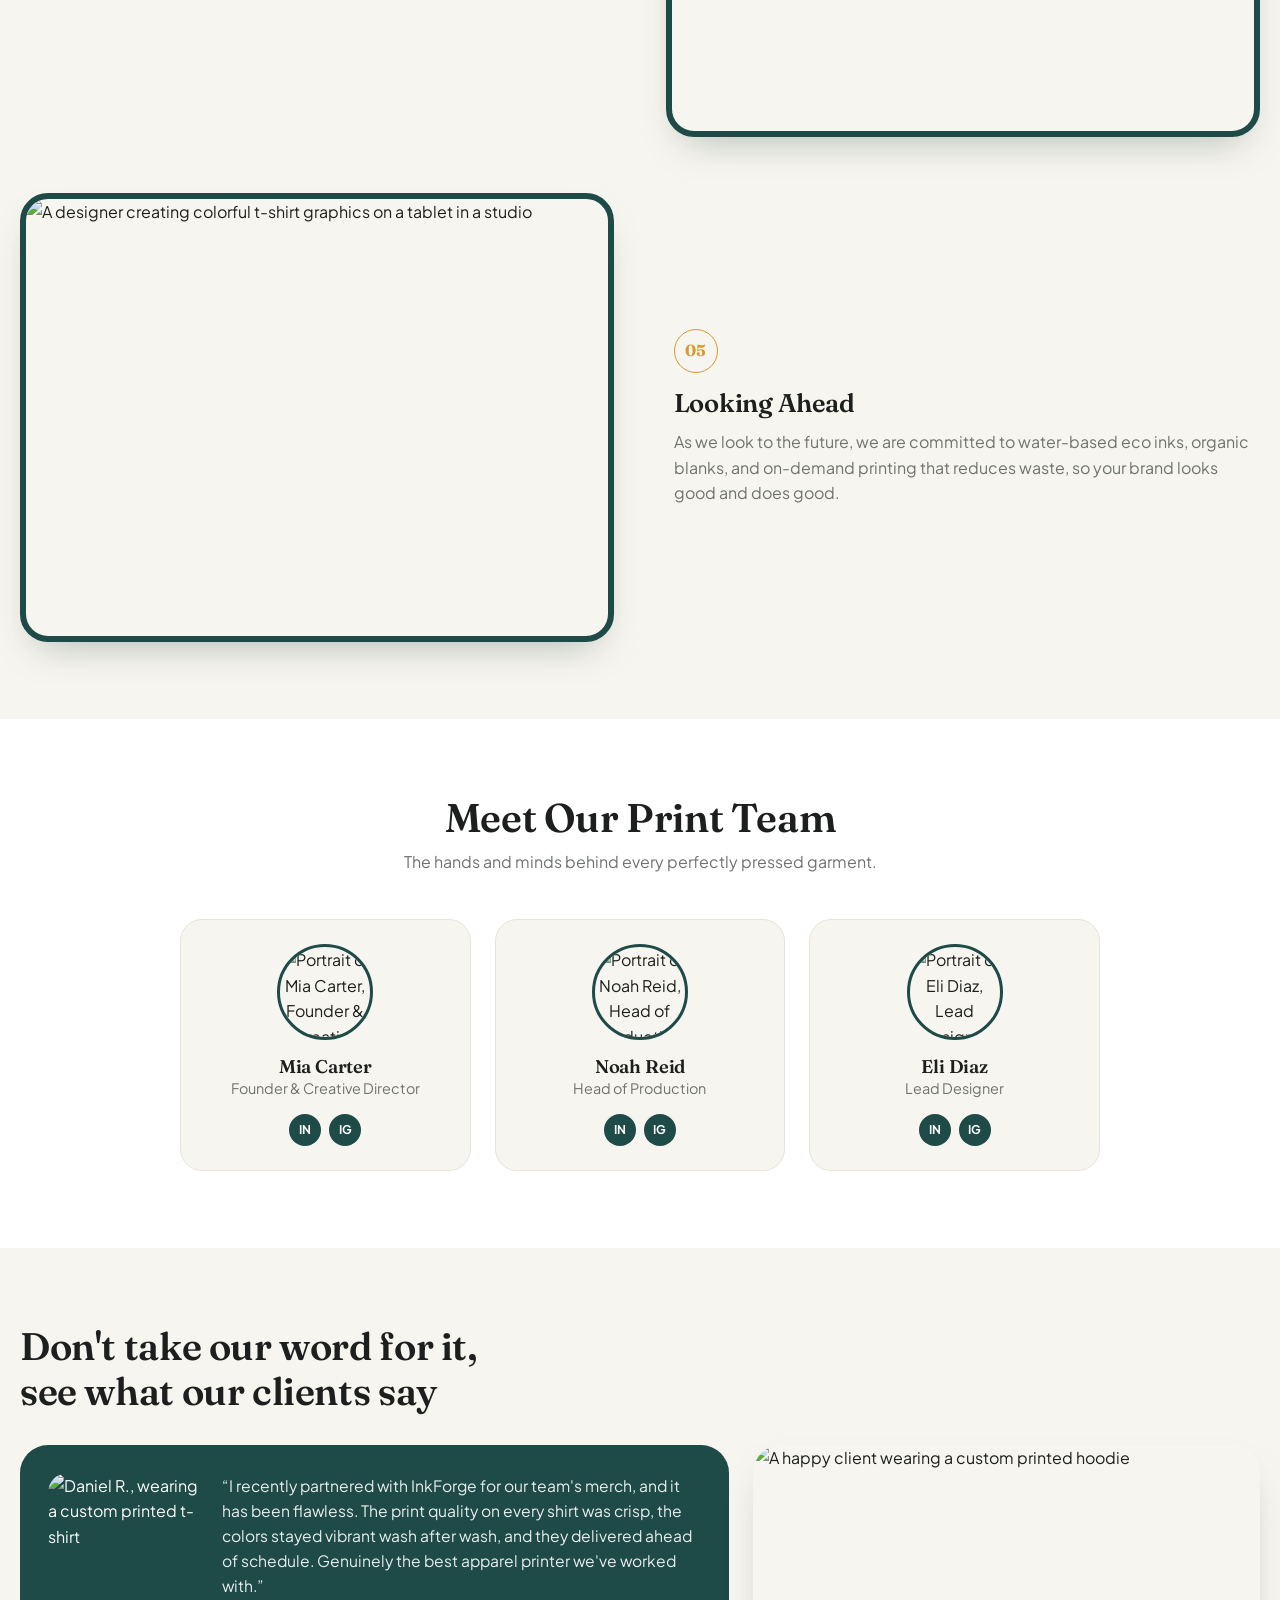
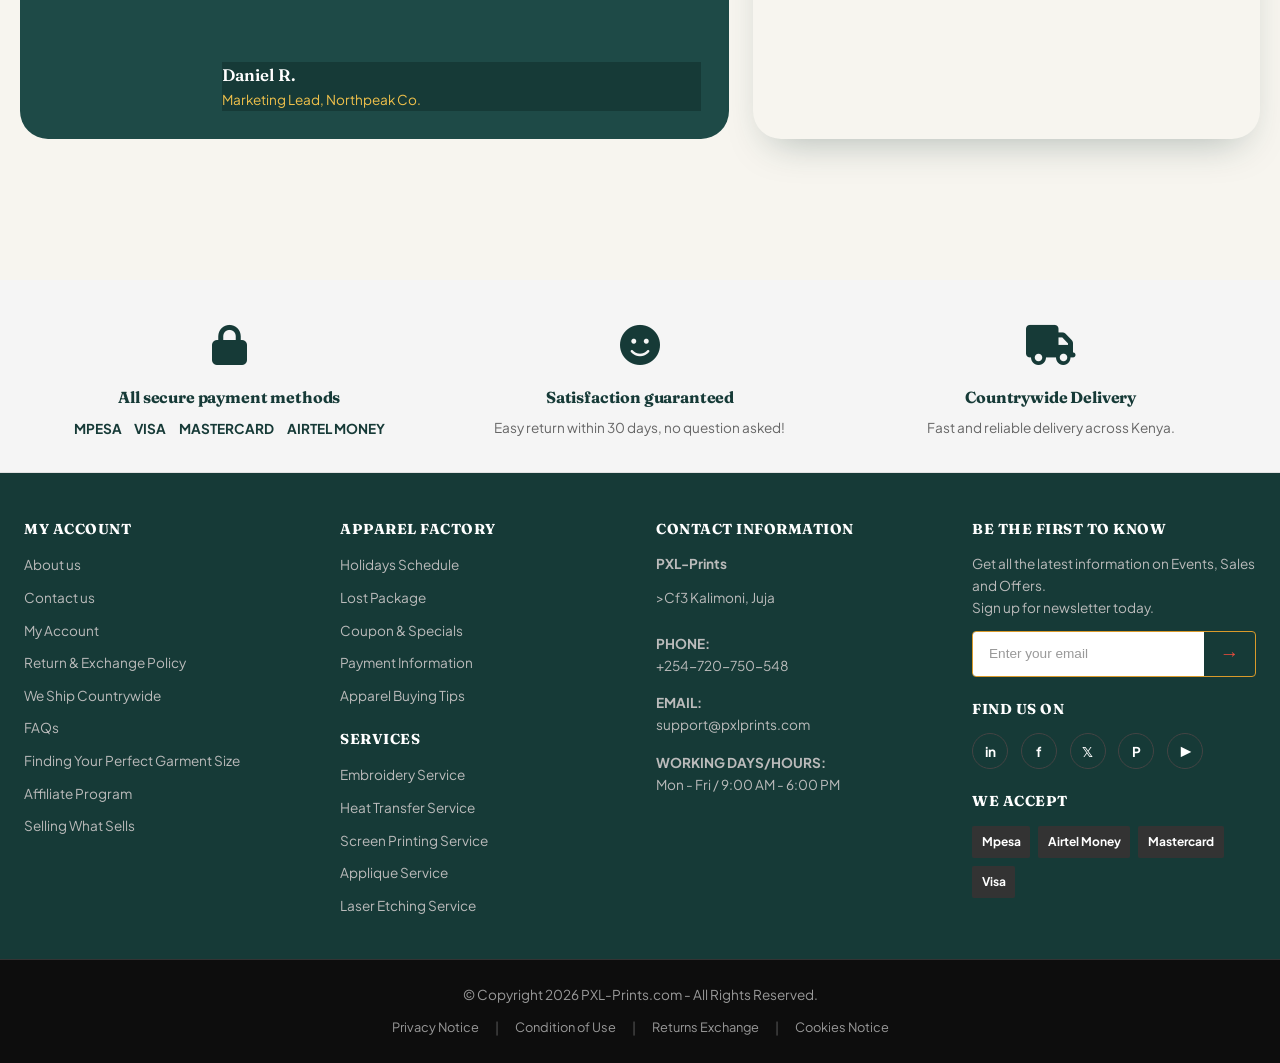
==== commit f9ca4162: "Feat: Add product images" ====
--- a/about.html
+++ b/about.html
@@ -369,4 +369,4 @@
   <script src="app.js"></script>
   
 </body>
-</html>
+</html> 
--- a/about.css
+++ b/about.css
@@ -12,7 +12,6 @@
   --line: #e7e4da;
   --radius: 28px;
   --shadow: 0 18px 40px -18px rgba(22, 58, 55, 0.35);
-  --maxw: 1080px;
 
   --primary-black: #163a37;
   --primary-white: #ffffff;
@@ -79,6 +78,7 @@
   justify-content: space-between;
   align-items: center;
   gap: 0.5rem;
+  padding: 0 2rem;
 }
 
 .logo {
@@ -212,6 +212,7 @@
 
 .mobile-nav-links li {
   border-bottom: 1px solid var(--border-gray);
+  
 }
 
 .mobile-nav-links a {
@@ -349,6 +350,7 @@
   list-style: none;
   gap: 2.5rem;
   align-items: center;
+  padding: 0 2rem;
 }
 
 .nav-links a {
@@ -376,100 +378,6 @@
   background-color: var(--primary-white);
   border-radius: 2px;
   transition: all 0.3s ease;
-}
-
-
-/* ---------- Header / hero ---------- */
-.hero {
-  position: relative;
-  background: var(--teal);
-  color: #fff;
-  border-radius: 0 0 36px 36px;
-  padding-bottom: 3.5rem;
-  overflow: hidden;
-}
-.hero::after {
-  content: "";
-  position: absolute;
-  inset: 0;
-  background-image: radial-gradient(circle at 1px 1px, rgba(255,255,255,0.07) 1px, transparent 0);
-  background-size: 26px 26px;
-  pointer-events: none;
-}
-
-.nav {
-  position: relative;
-  z-index: 3;
-  max-width: var(--maxw);
-  margin: 0 auto;
-  display: flex;
-  align-items: center;
-  justify-content: space-between;
-  padding: 1.25rem 1.5rem;
-}
-.brand {
-  font-family: "Fraunces", serif;
-  font-size: 1.5rem;
-  font-weight: 700;
-  color: #fff;
-  text-decoration: none;
-}
-.brand span { color: var(--gold-soft); }
-
-.nav-links {
-  list-style: none;
-  display: flex;
-  align-items: center;
-  gap: 1.75rem;
-}
-.nav-links a {
-  color: rgba(255,255,255,0.85);
-  text-decoration: none;
-  font-size: 0.95rem;
-  font-weight: 500;
-  transition: color 0.2s;
-}
-.nav-links a:hover { color: #fff; }
-.nav-cta {
-  background: var(--gold);
-  color: var(--teal-deep) !important;
-  padding: 0.55rem 1.1rem;
-  border-radius: 999px;
-  font-weight: 700;
-}
-.nav-cta:hover { background: var(--gold-soft); }
-
-.nav-toggle {
-  display: none;
-  flex-direction: column;
-  gap: 5px;
-  background: none;
-  border: 0;
-  cursor: pointer;
-  padding: 6px;
-}
-.nav-toggle span {
-  width: 24px; height: 2px;
-  background: #fff;
-  border-radius: 2px;
-  transition: transform 0.3s, opacity 0.3s;
-}
-
-.hero-badge {
-  position: relative;
-  z-index: 2;
-  text-align: center;
-  margin-top: 1rem;
-}
-.hero-badge span {
-  display: inline-block;
-  font-family: "Fraunces", serif;
-  font-size: clamp(1.6rem, 4vw, 2.4rem);
-  font-weight: 600;
-  padding: 0.4rem 2.2rem;
-  border: 1px solid rgba(255,255,255,0.25);
-  border-radius: 999px;
-  background: rgba(255,255,255,0.06);
 }
 
 /* ---------- Intro ---------- */
@@ -1173,7 +1081,7 @@
   .info-item span:last-child {
     font-size: 0.75rem;
   }
-  
+
   .trust-badges {
     padding: 1.5rem 1rem;
   }
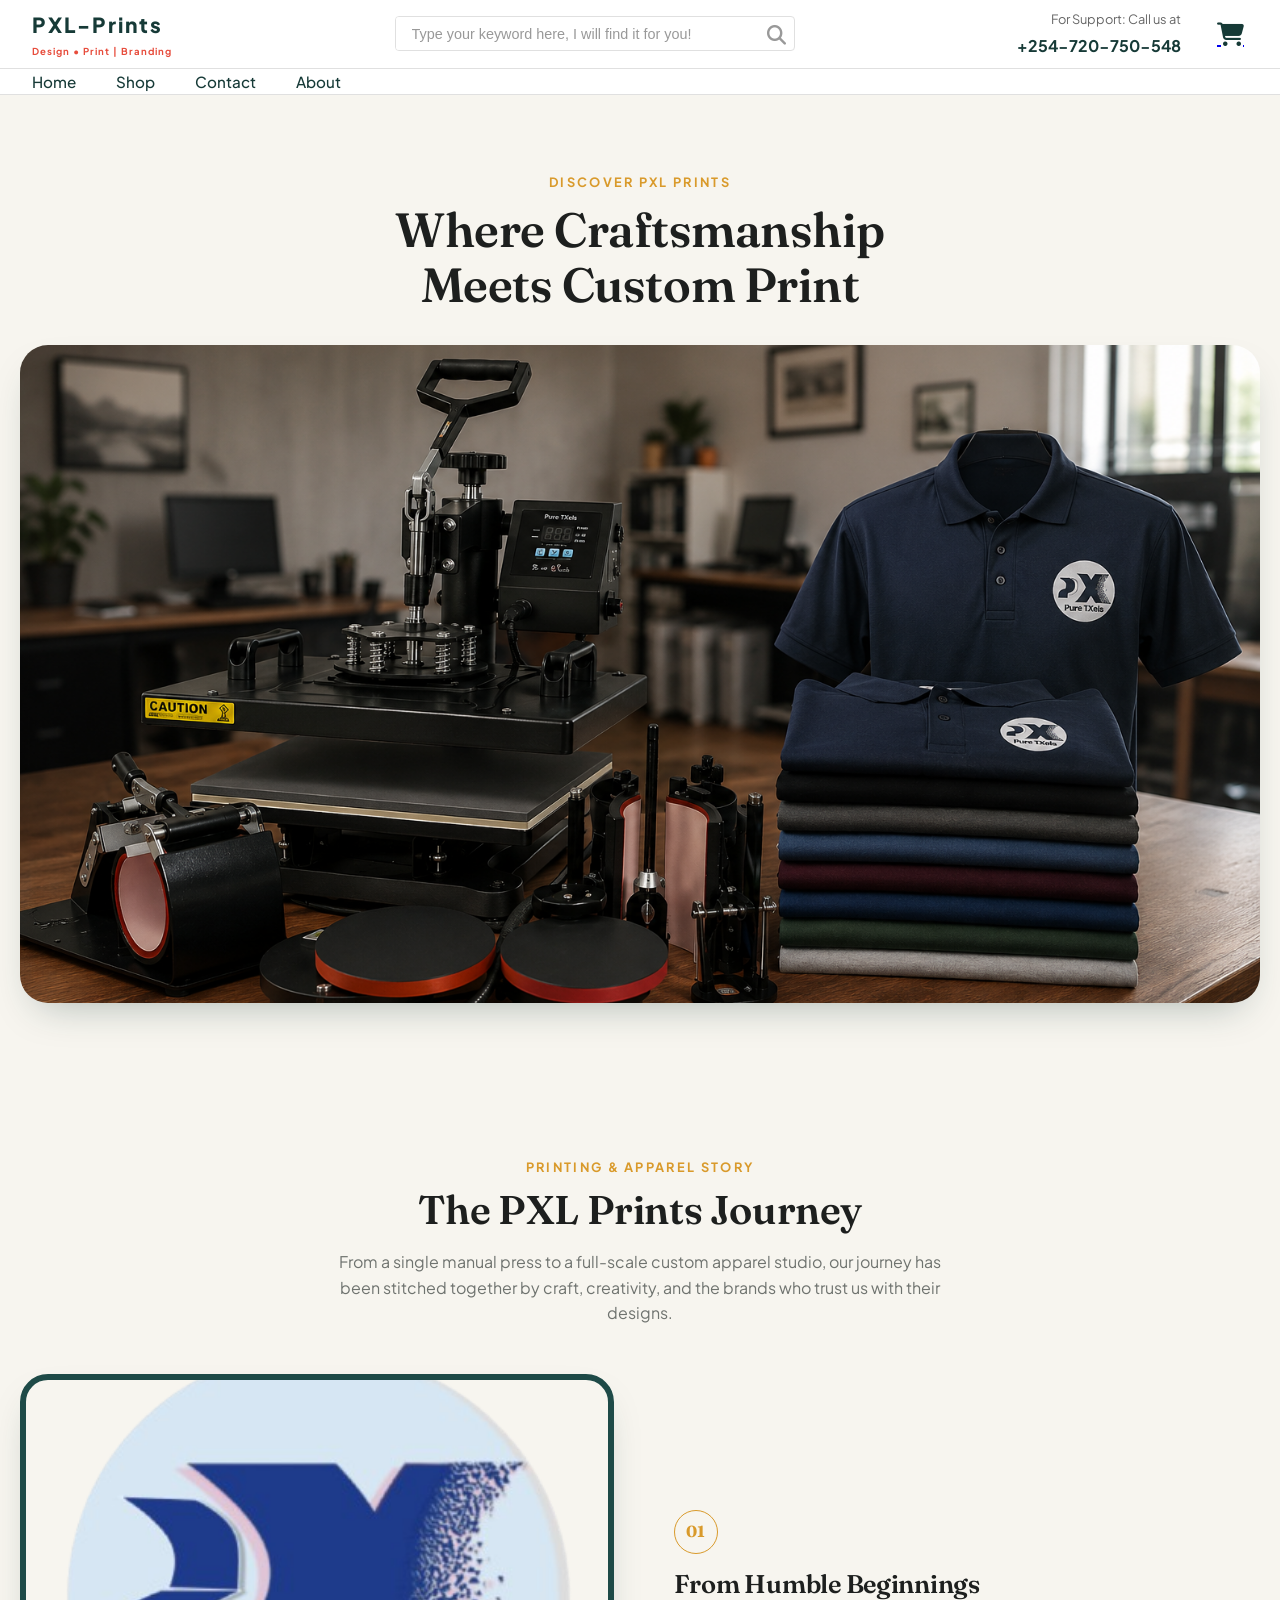
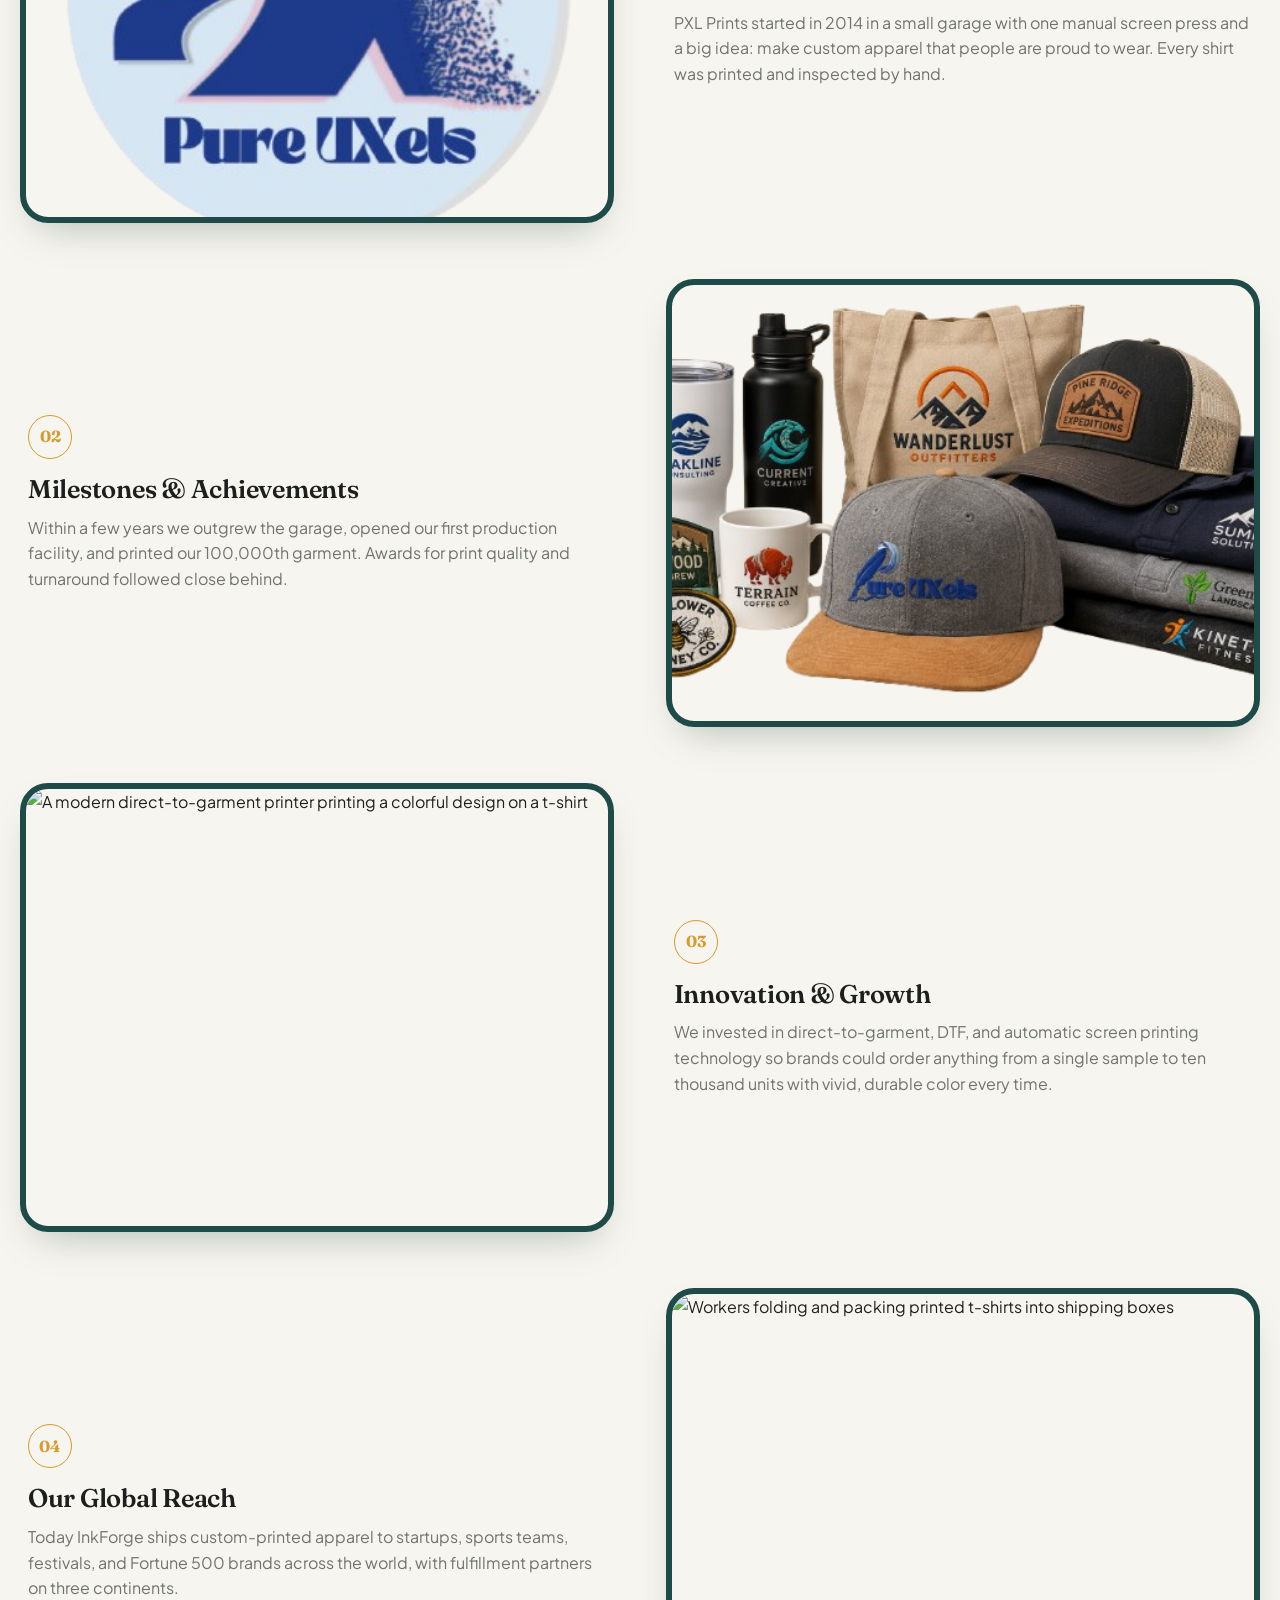
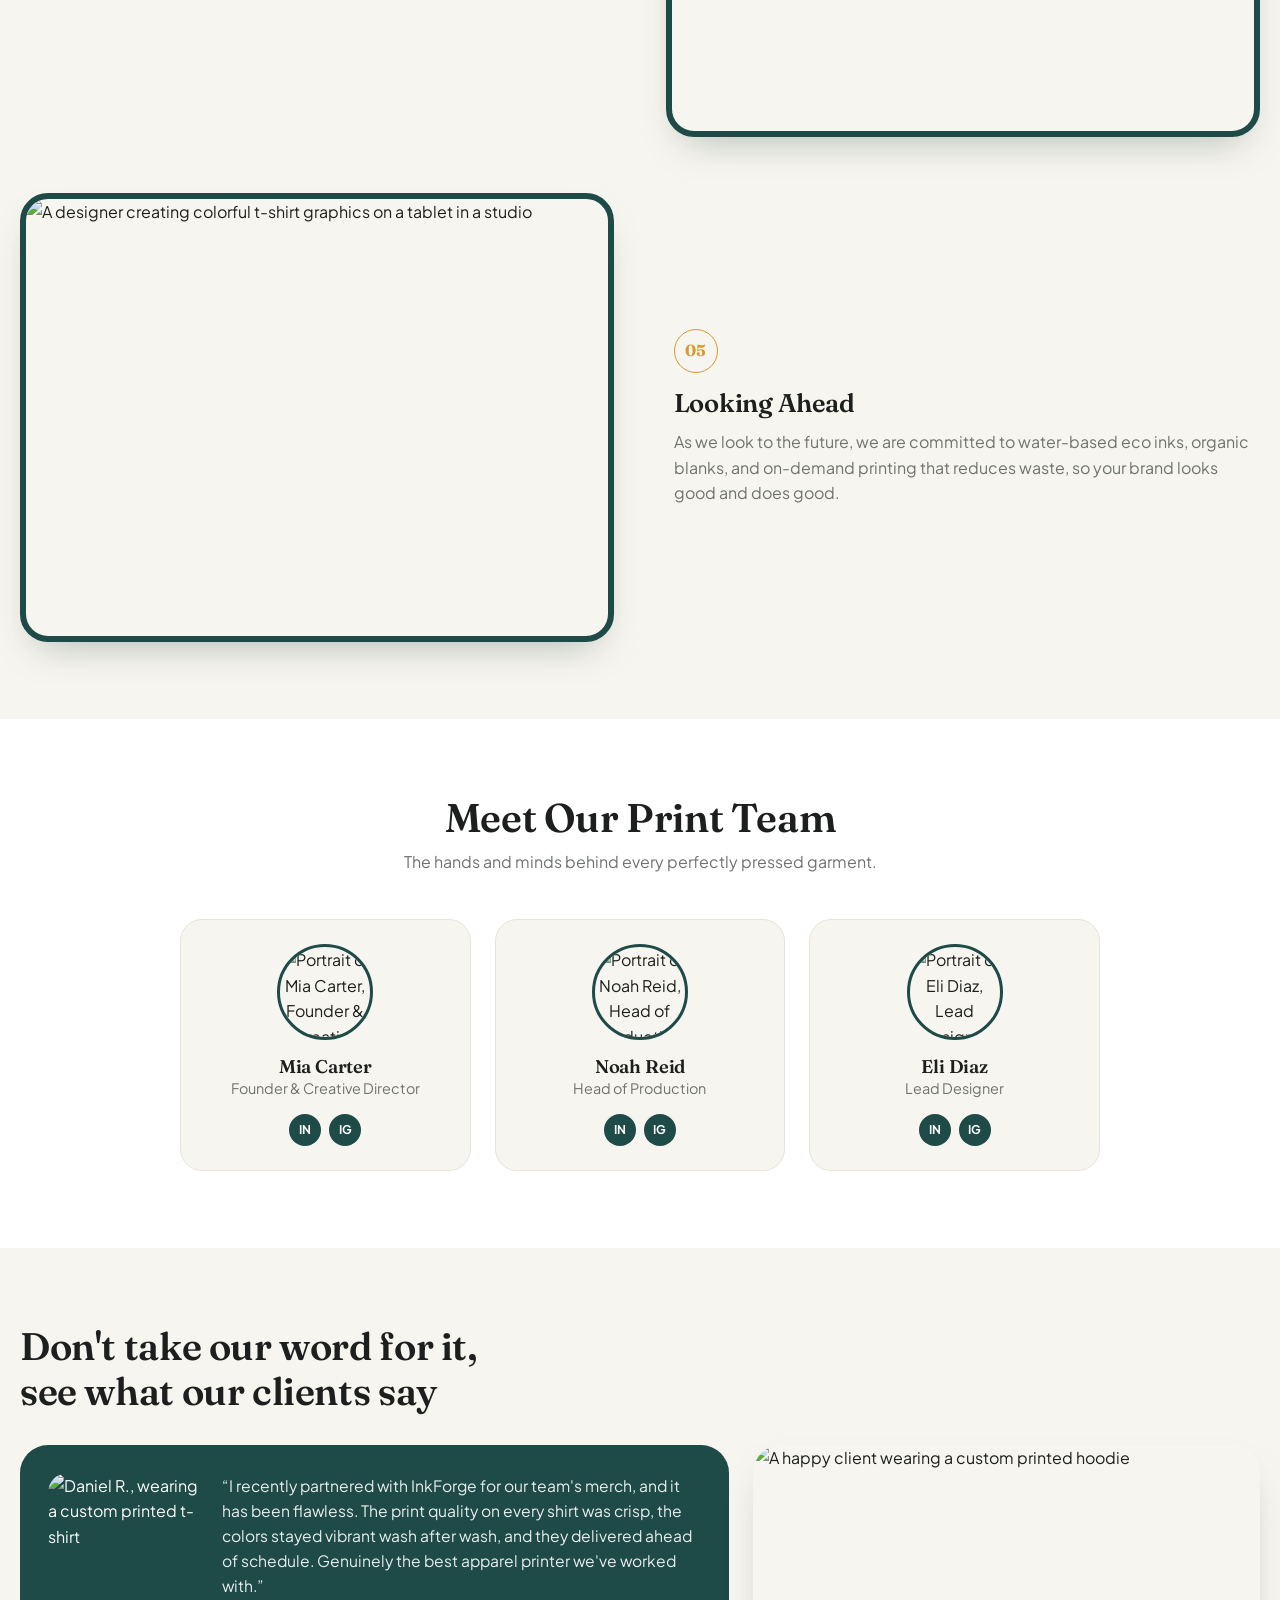
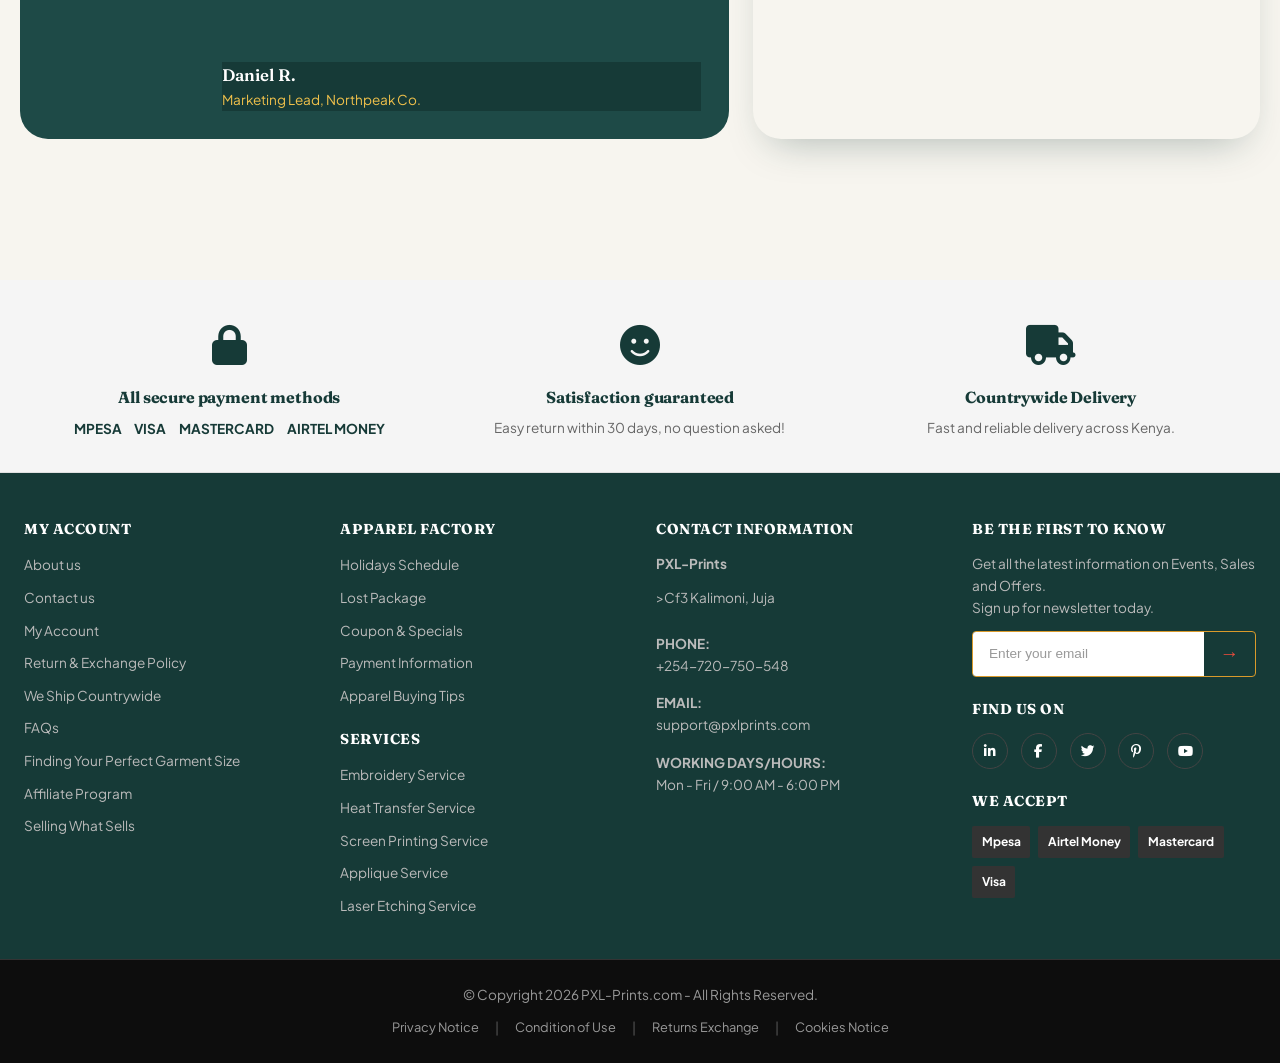
==== commit d7a1a327: "Feat: Update icons" ====
--- a/about.html
+++ b/about.html
@@ -328,11 +328,11 @@
             
             <h4 style="margin-top: 1.5rem;">FIND US ON</h4>
             <div class="social-links">
-              <a href="#linkedin" title="LinkedIn">in</a>
-              <a href="#facebook" title="Facebook">f</a>
-              <a href="#twitter" title="Twitter">𝕏</a>
-              <a href="#pinterest" title="Pinterest">P</a>
-              <a href="#youtube" title="YouTube">▶</a>
+              <a href="#linkedin" title="LinkedIn"><i class="fab fa-linkedin-in"></i></a>
+              <a href="#facebook" title="Facebook"><i class="fab fa-facebook-f"></i></a>
+              <a href="#twitter" title="Twitter"><i class="fab fa-twitter"></i></a>
+              <a href="#pinterest" title="Pinterest"><i class="fab fa-pinterest-p"></i></a>
+              <a href="#youtube" title="YouTube"><i class="fab fa-youtube"></i></a>
             </div>
 
             <h4 style="margin-top: 1.5rem;">WE ACCEPT</h4>
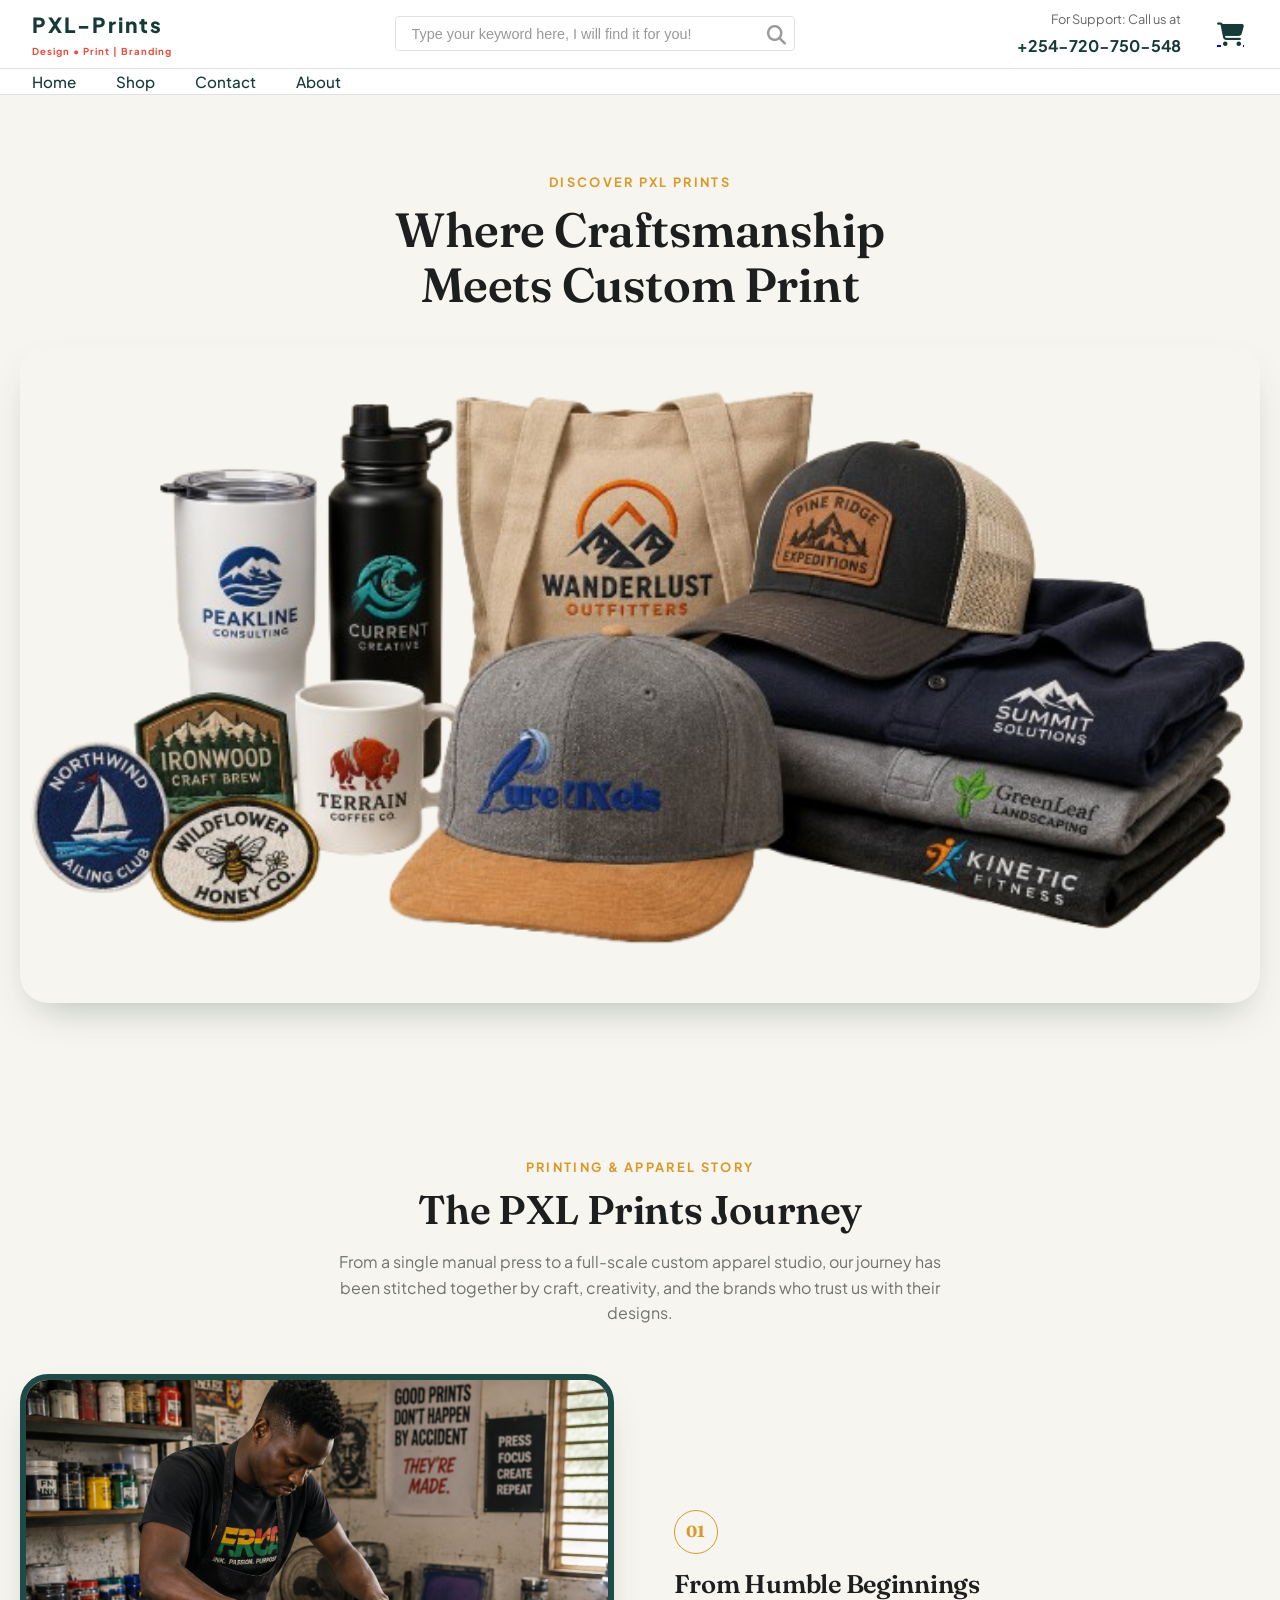
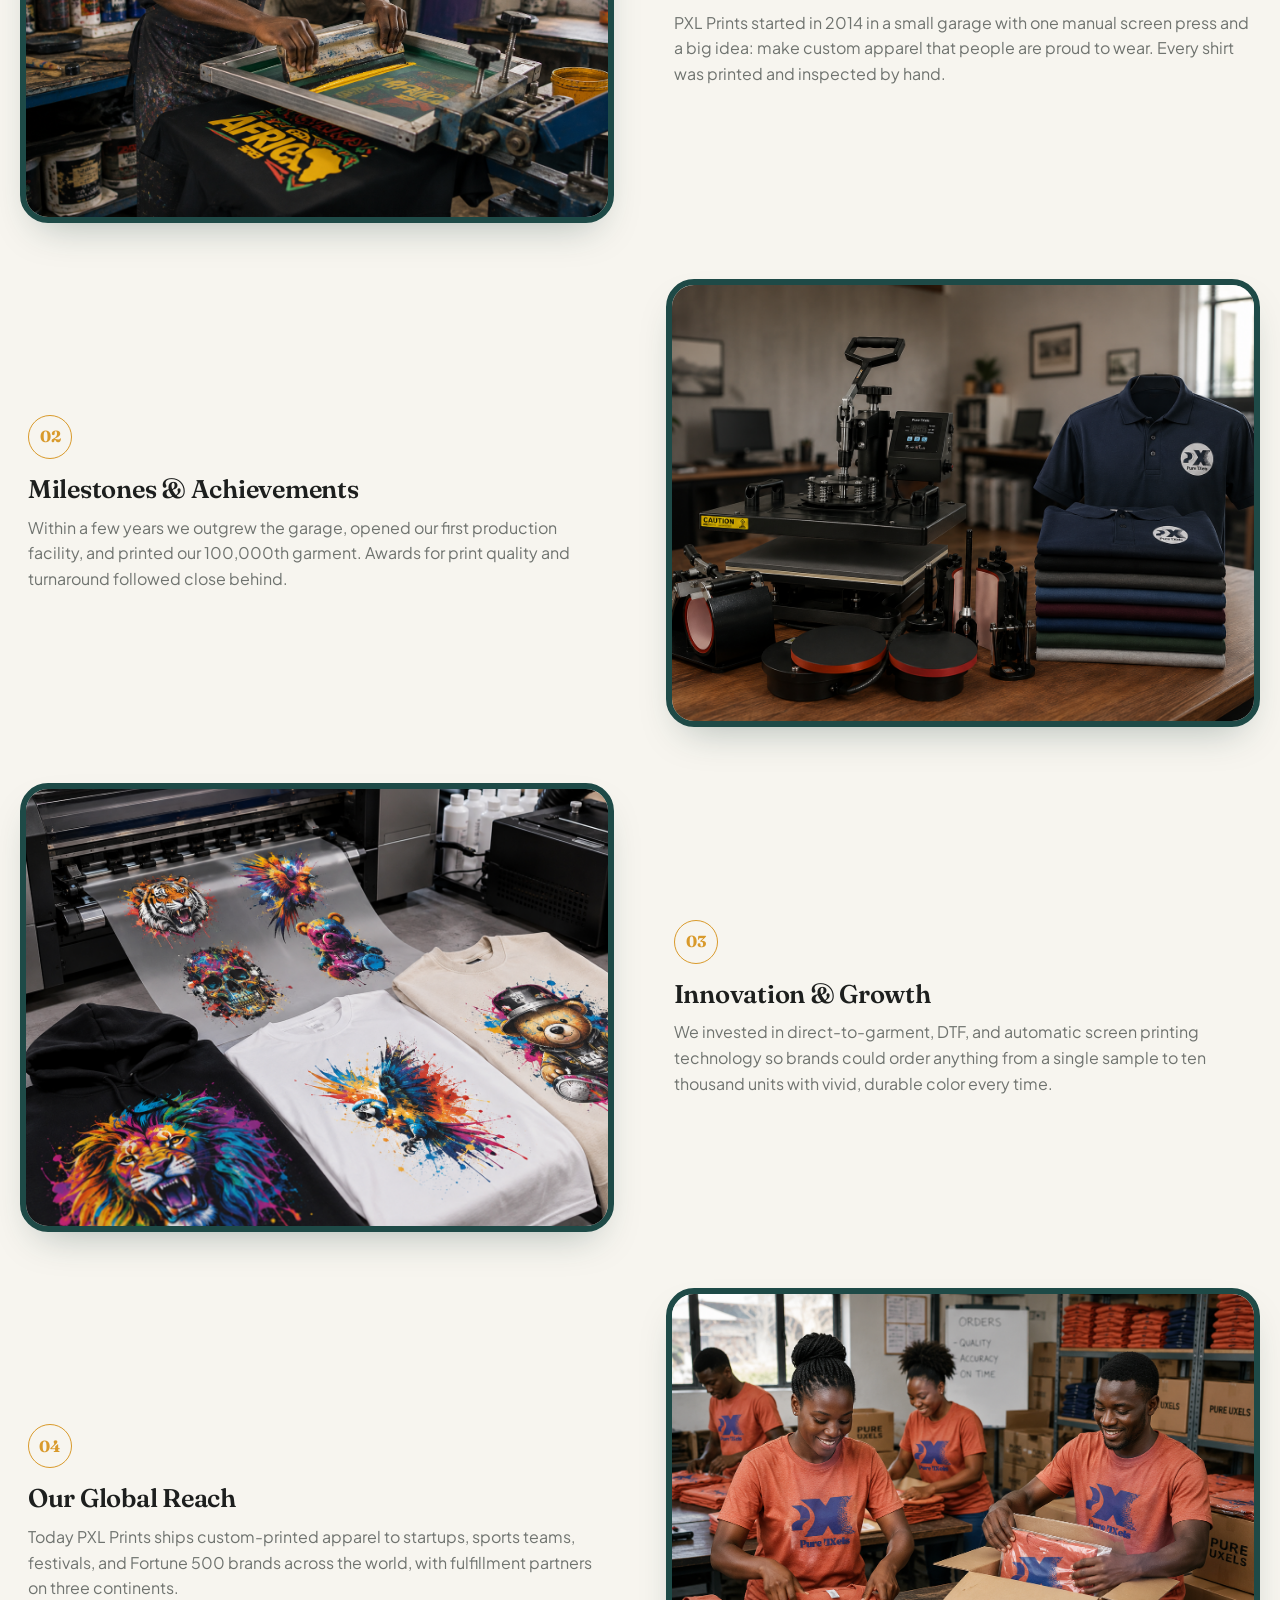
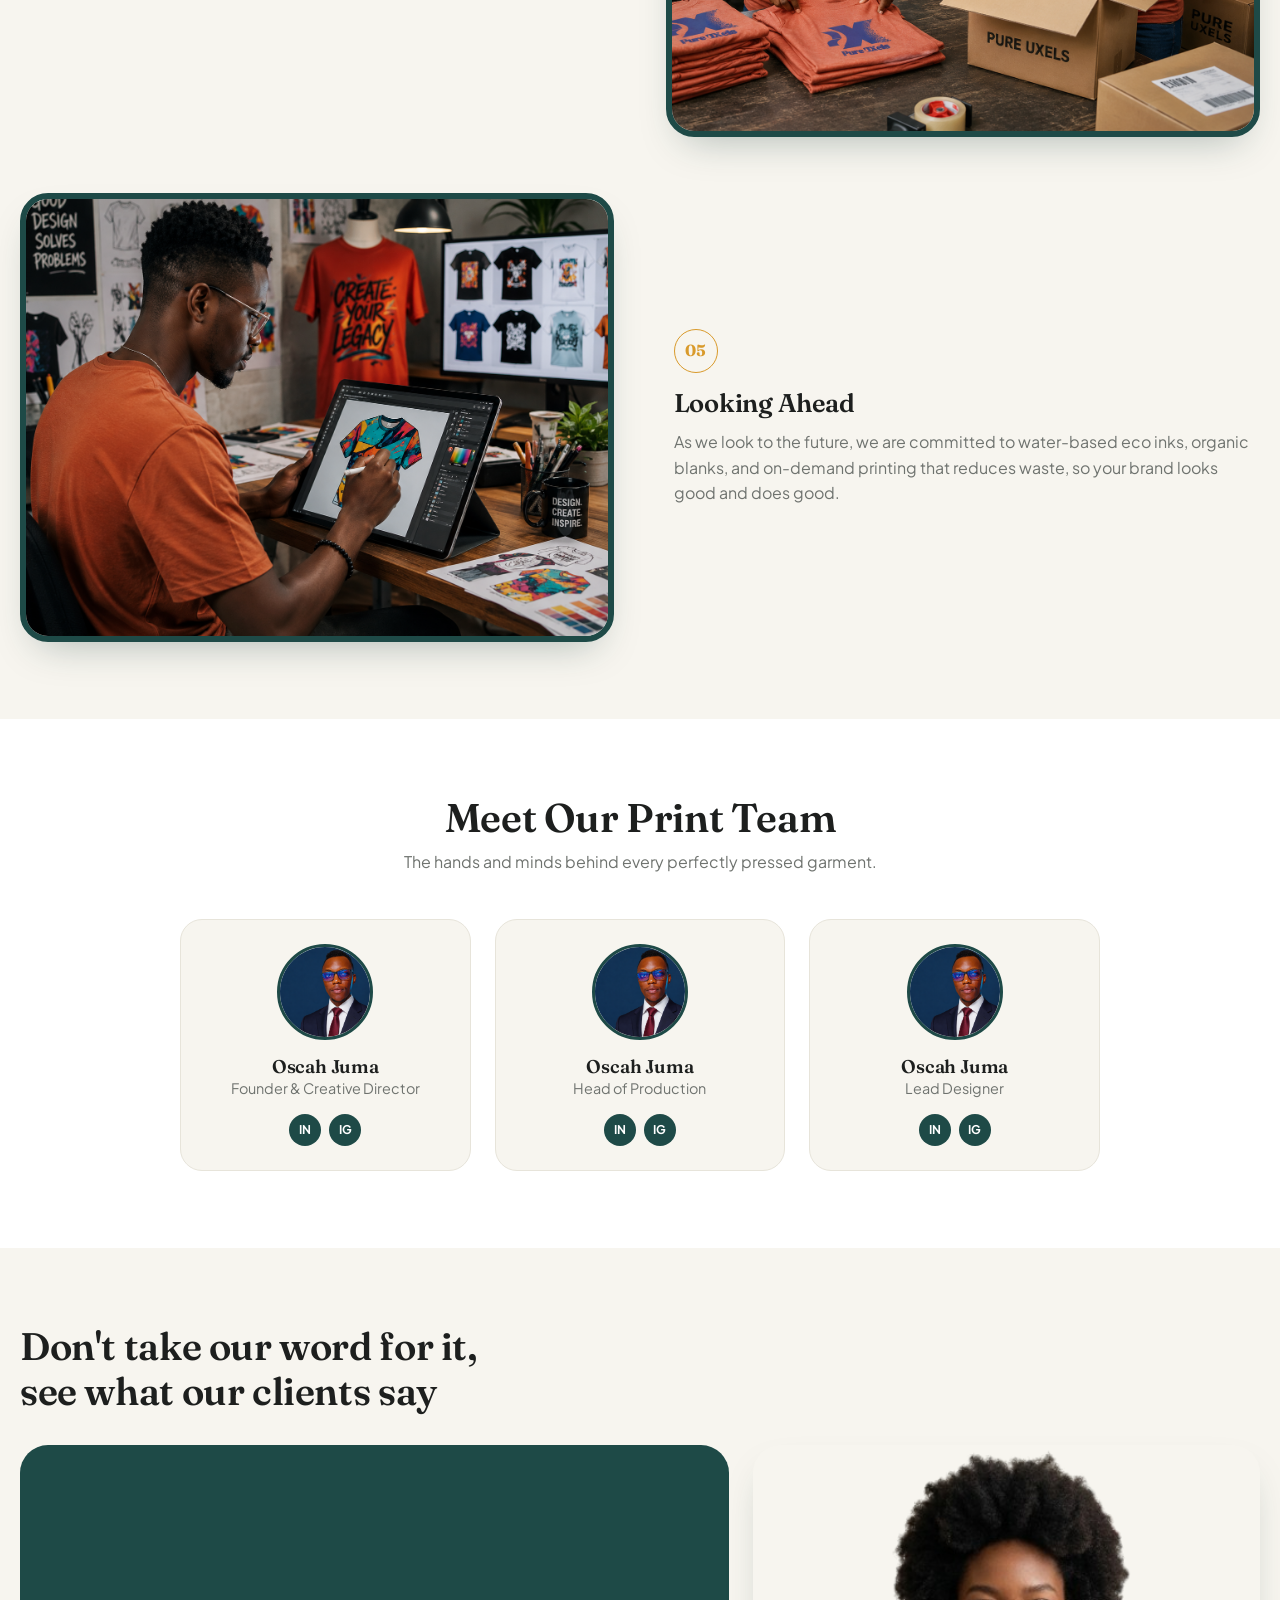
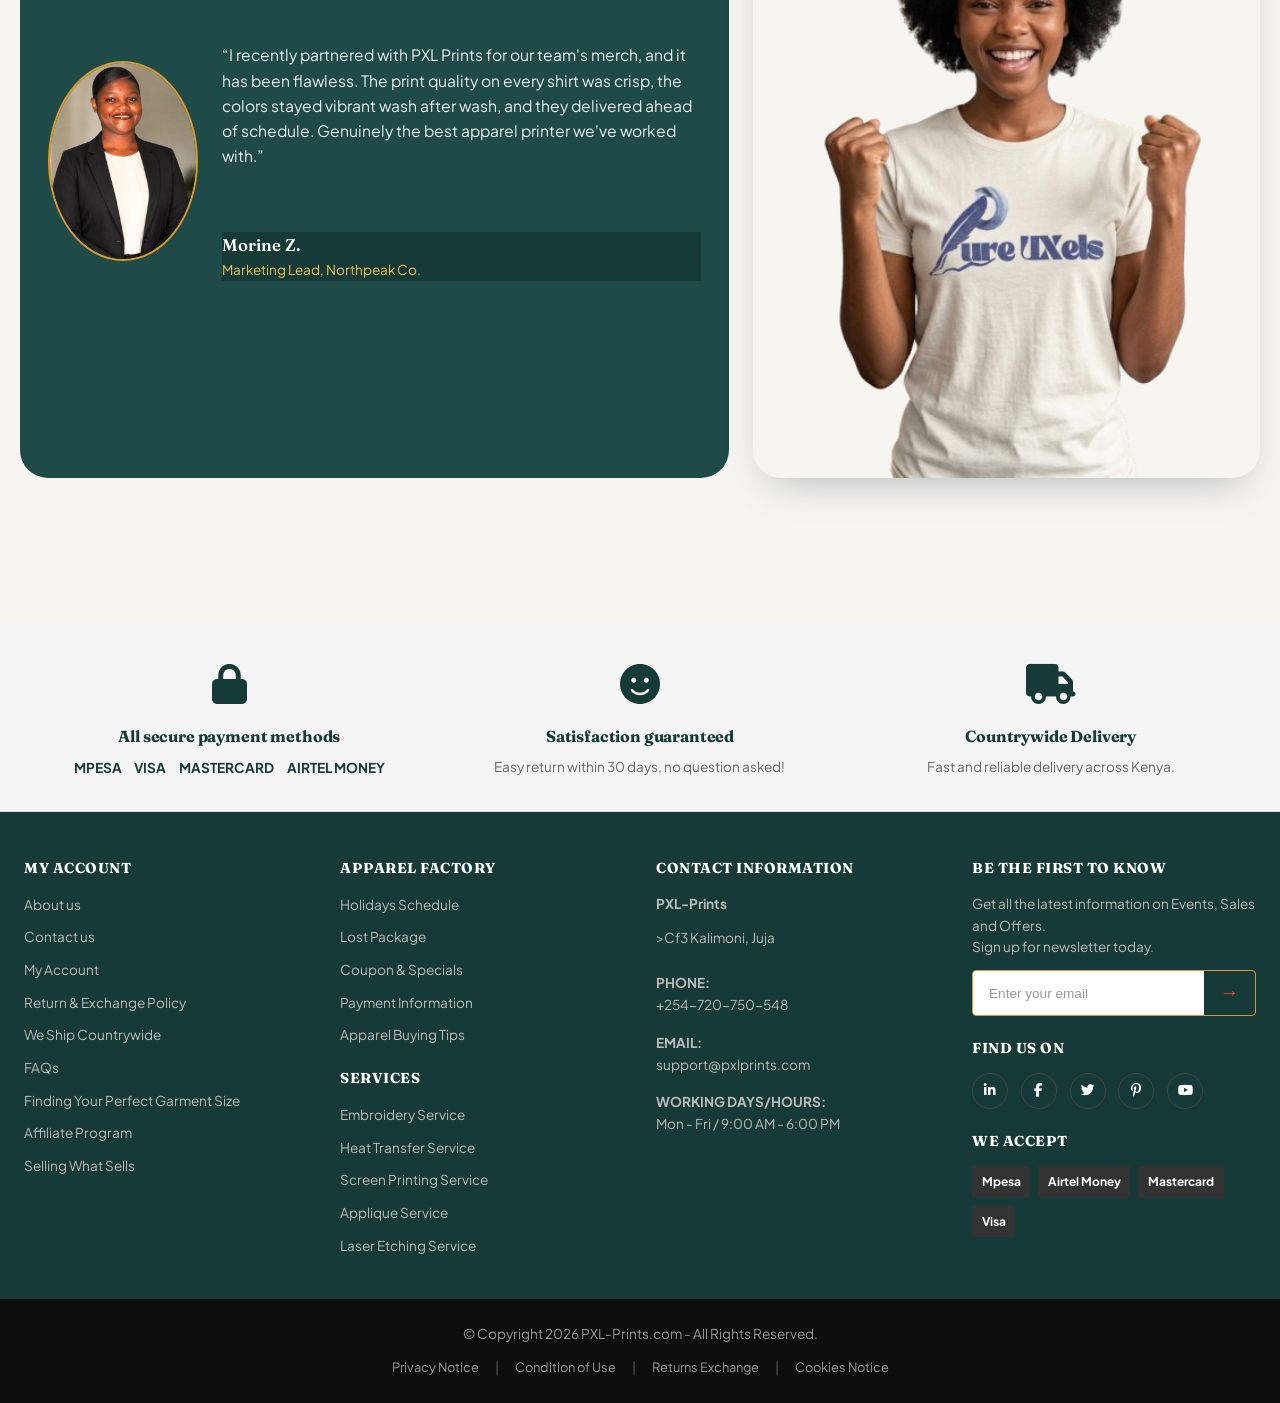
==== commit d4dd7a64: "Feat: Update about images" ====
--- a/about.html
+++ b/about.html
@@ -97,7 +97,7 @@
       <p class="eyebrow">Discover PXL Prints</p>
       <h1 class="intro-title">Where Craftsmanship<br />Meets Custom Print</h1>
       <figure class="intro-figure">
-        <img src="Assets/about.png" alt="Two PXL Prints founders chatting in a bright custom apparel print shop" />
+        <img src="Assets/hero.png" alt="Two PXL Prints founders chatting in a bright custom apparel print shop" />
       </figure>
     </section>
 
@@ -113,7 +113,7 @@
         <!-- Item: image left, text right -->
         <article class="t-item reveal">
           <figure class="t-media">
-            <img src="Assets/primary.png" alt="A craftsman pulling ink across a screen onto a t-shirt in a small workshop" />
+            <img src="Assets/humble.png" alt="A craftsman pulling ink across a screen onto a t-shirt in a small workshop" />
           </figure>
           <div class="t-body">
             <span class="t-num">01</span>
@@ -125,7 +125,7 @@
         <!-- Item: text left, image right -->
         <article class="t-item alt reveal">
           <figure class="t-media">
-            <img src="Assets/hero.png" alt="An apparel printing team celebrating around printed garment samples" />
+            <img src="Assets/about.png" alt="An apparel printing team celebrating around printed garment samples" />
           </figure>
           <div class="t-body">
             <span class="t-num">02</span>
@@ -136,7 +136,7 @@
 
         <article class="t-item reveal">
           <figure class="t-media">
-            <img src="public/images/innovation.png" alt="A modern direct-to-garment printer printing a colorful design on a t-shirt" />
+            <img src="Assets/DTF.png" alt="A modern direct-to-garment printer printing a colorful design on a t-shirt" />
           </figure>
           <div class="t-body">
             <span class="t-num">03</span>
@@ -147,18 +147,18 @@
 
         <article class="t-item alt reveal">
           <figure class="t-media">
-            <img src="public/images/global.png" alt="Workers folding and packing printed t-shirts into shipping boxes" />
+            <img src="Assets/workers.png" alt="Workers folding and packing printed t-shirts into shipping boxes" />
           </figure>
           <div class="t-body">
             <span class="t-num">04</span>
             <h3>Our Global Reach</h3>
-            <p>Today InkForge ships custom-printed apparel to startups, sports teams, festivals, and Fortune 500 brands across the world, with fulfillment partners on three continents.</p>
+            <p>Today PXL Prints ships custom-printed apparel to startups, sports teams, festivals, and Fortune 500 brands across the world, with fulfillment partners on three continents.</p>
           </div>
         </article>
 
         <article class="t-item reveal">
           <figure class="t-media">
-            <img src="public/images/ahead.png" alt="A designer creating colorful t-shirt graphics on a tablet in a studio" />
+            <img src="Assets/designer.png" alt="A designer creating colorful t-shirt graphics on a tablet in a studio" />
           </figure>
           <div class="t-body">
             <span class="t-num">05</span>
@@ -178,9 +178,9 @@
       <div class="team-grid">
         <article class="member reveal">
           <div class="member-photo">
-            <img src="public/images/team-1.png" alt="Portrait of Mia Carter, Founder &amp; Creative Director" />
-          </div>
-          <h3>Mia Carter</h3>
+            <img src="Assets/Ossy.png" alt="Portrait of Oscah Juma, Founder &amp; Creative Director" />
+          </div>
+          <h3>Oscah Juma</h3>
           <p class="role">Founder &amp; Creative Director</p>
           <div class="socials" aria-label="Social links">
             <a href="#" aria-label="Twitter">in</a>
@@ -189,9 +189,9 @@
         </article>
         <article class="member reveal">
           <div class="member-photo">
-            <img src="public/images/team-2.png" alt="Portrait of Noah Reid, Head of Production" />
-          </div>
-          <h3>Noah Reid</h3>
+            <img src="Assets/Ossy.png" alt="Portrait of Ossy, Head of Production" />
+          </div>
+          <h3>Oscah Juma</h3>
           <p class="role">Head of Production</p>
           <div class="socials" aria-label="Social links">
             <a href="#" aria-label="LinkedIn">in</a>
@@ -200,9 +200,9 @@
         </article>
         <article class="member reveal">
           <div class="member-photo">
-            <img src="public/images/team-3.png" alt="Portrait of Eli Diaz, Lead Designer" />
-          </div>
-          <h3>Eli Diaz</h3>
+            <img src="Assets/Ossy.png" alt="Portrait of Ossy, Lead Designer" />
+          </div>
+          <h3>Oscah Juma</h3>
           <p class="role">Lead Designer</p>
           <div class="socials" aria-label="Social links">
             <a href="#" aria-label="LinkedIn">in</a>
@@ -220,18 +220,18 @@
       <div class="testi-grid">
         <article class="testi-card reveal">
           <div class="testi-photo">
-            <img src="public/images/client-1.png" alt="Daniel R., wearing a custom printed t-shirt" />
+            <img src="Assets/morine.png" alt="Morine" />
           </div>
           <blockquote class="testi-quote">
-            <p>&ldquo;I recently partnered with InkForge for our team&apos;s merch, and it has been flawless. The print quality on every shirt was crisp, the colors stayed vibrant wash after wash, and they delivered ahead of schedule. Genuinely the best apparel printer we&apos;ve worked with.&rdquo;</p>
+            <p>&ldquo;I recently partnered with PXL Prints for our team&apos;s merch, and it has been flawless. The print quality on every shirt was crisp, the colors stayed vibrant wash after wash, and they delivered ahead of schedule. Genuinely the best apparel printer we&apos;ve worked with.&rdquo;</p>
             <footer>
-              <span class="t-name">Daniel R.</span>
+              <span class="t-name">Morine Z.</span>
               <span class="t-role">Marketing Lead, Northpeak Co.</span>
             </footer>
           </blockquote>
         </article>
         <article class="testi-photo-lg reveal">
-          <img src="public/images/client-2.png" alt="A happy client wearing a custom printed hoodie" />
+          <img src="Assets/mockup.png" alt="A happy client wearing a custom printed tshirt" />
         </article>
       </div>
     </section>
--- a/about.css
+++ b/about.css
@@ -399,7 +399,7 @@
 .intro-figure img {
   width: 100%;
   aspect-ratio: 16 / 8.5;
-  object-fit: cover;
+  object-fit: contain;
 }
 
 /* ---------- Story / timeline ---------- */
@@ -520,9 +520,8 @@
   width: 150px;
   border-radius: 20px;
   overflow: hidden;
-  align-self: stretch;
-}
-.testi-photo img { width: 100%; height: 100%; object-fit: cover; min-height: 200px; }
+}
+.testi-photo img { width: 100%; height: 100%; object-fit: cover; border: 2px solid var(--gold); border-radius: 50%; min-height: 200px;}
 .testi-quote p { font-size: 0.98rem; margin-bottom: 1.25rem; color: rgba(255,255,255,0.9); }
 .testi-quote footer { display: flex; flex-direction: column; }
 .t-name { font-family: "Fraunces", serif; font-weight: 600; font-size: 1.05rem; }
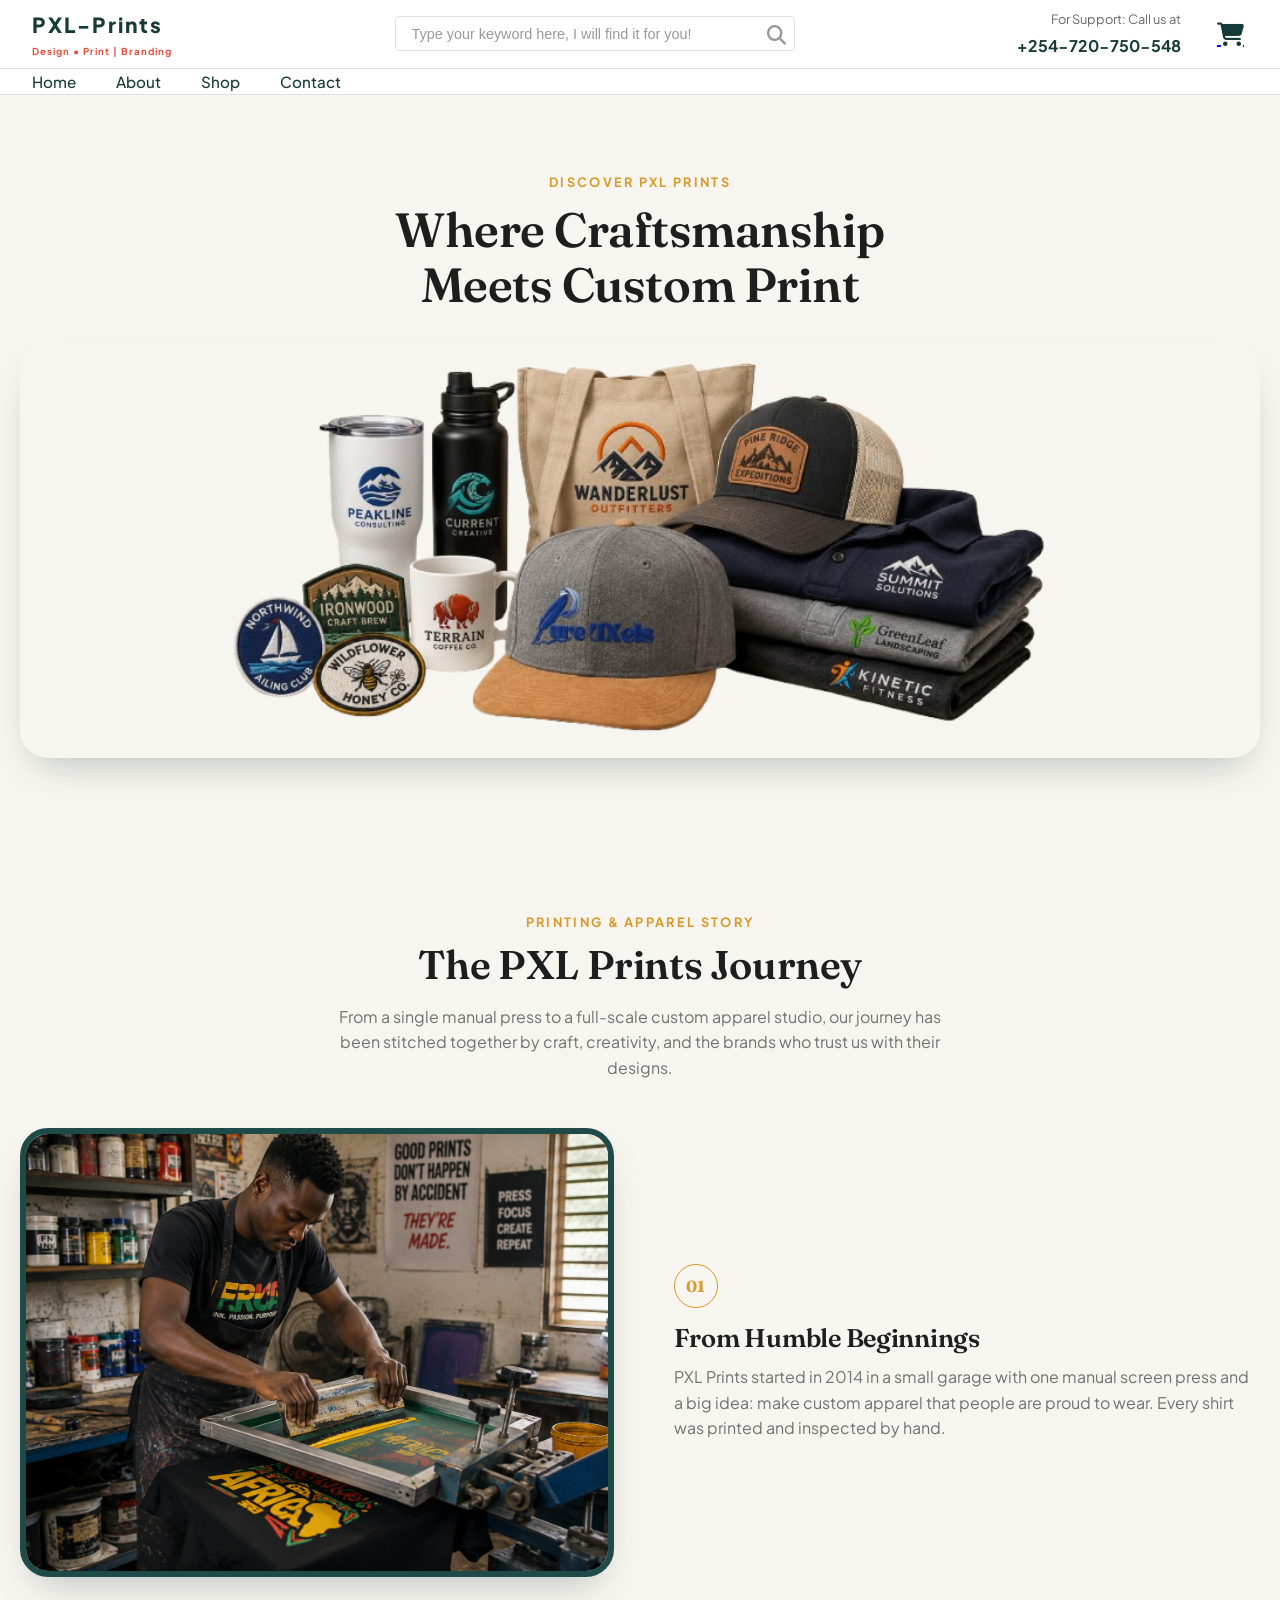
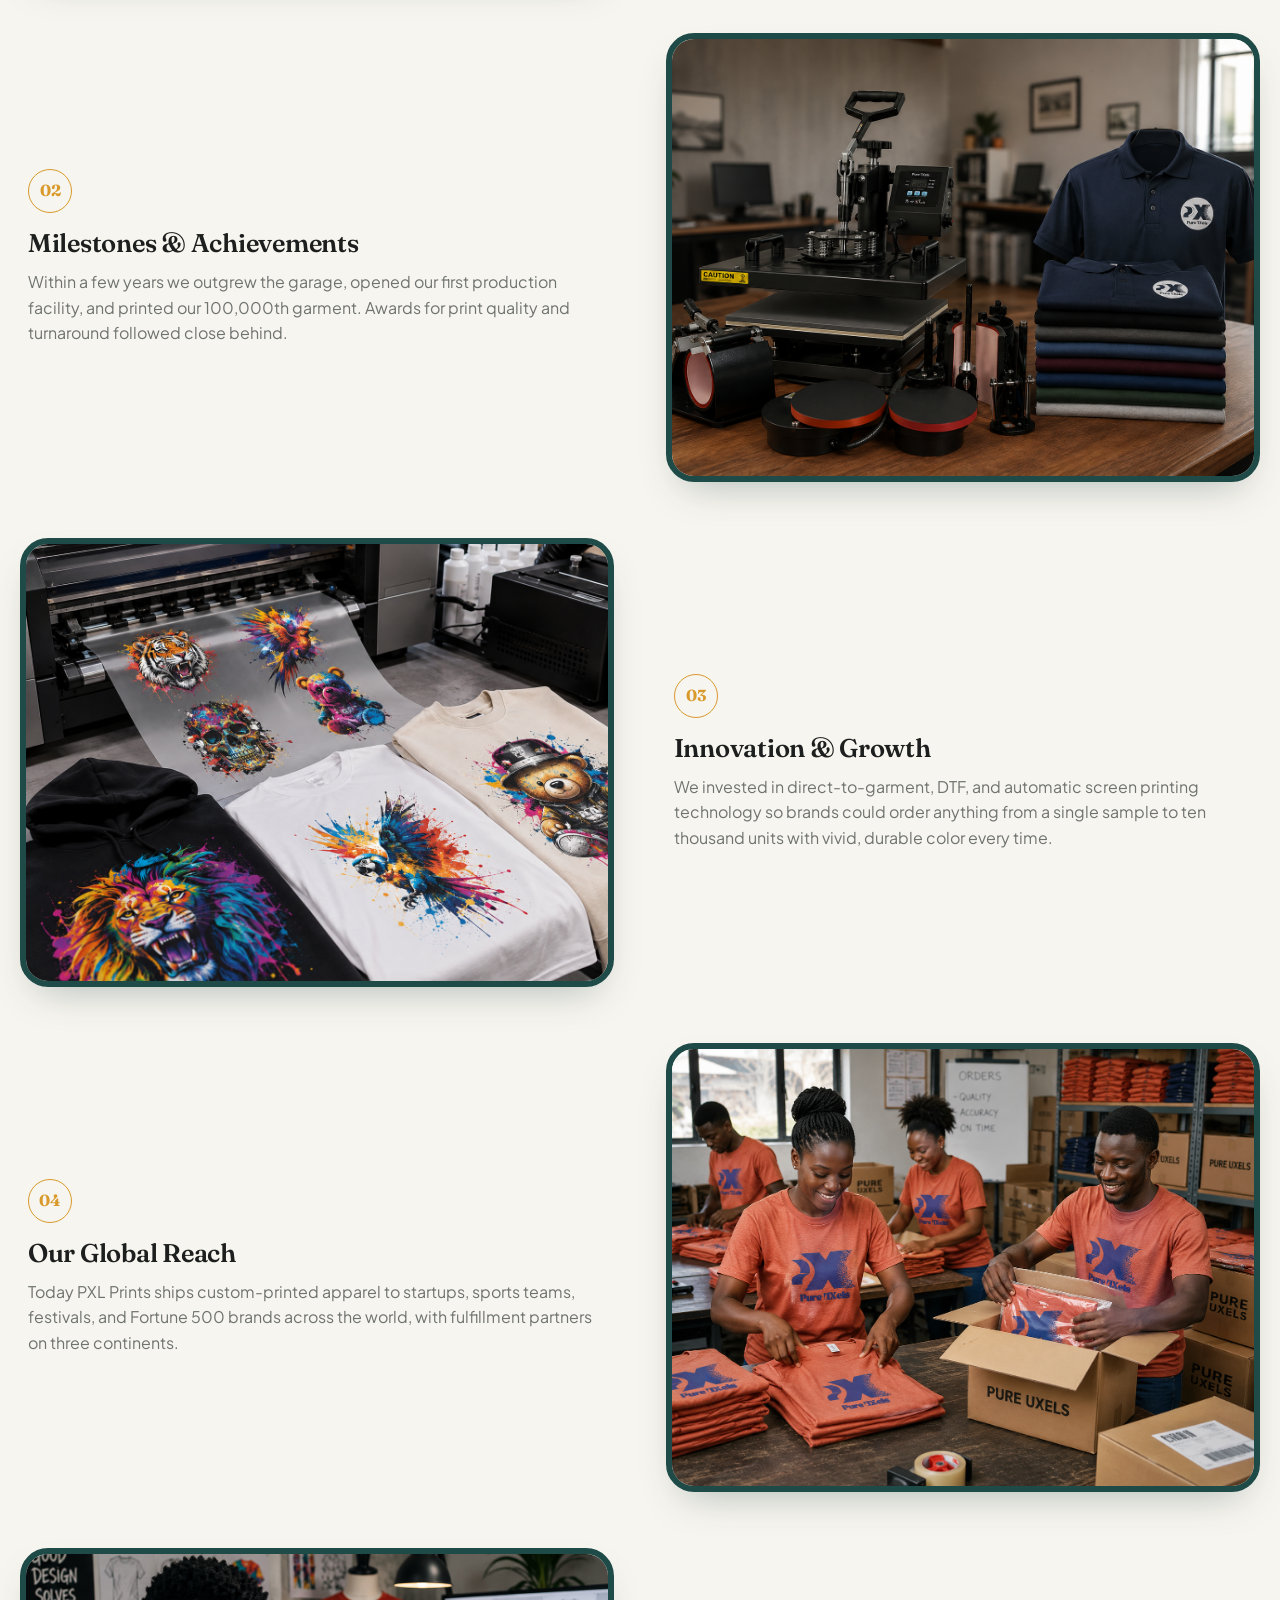
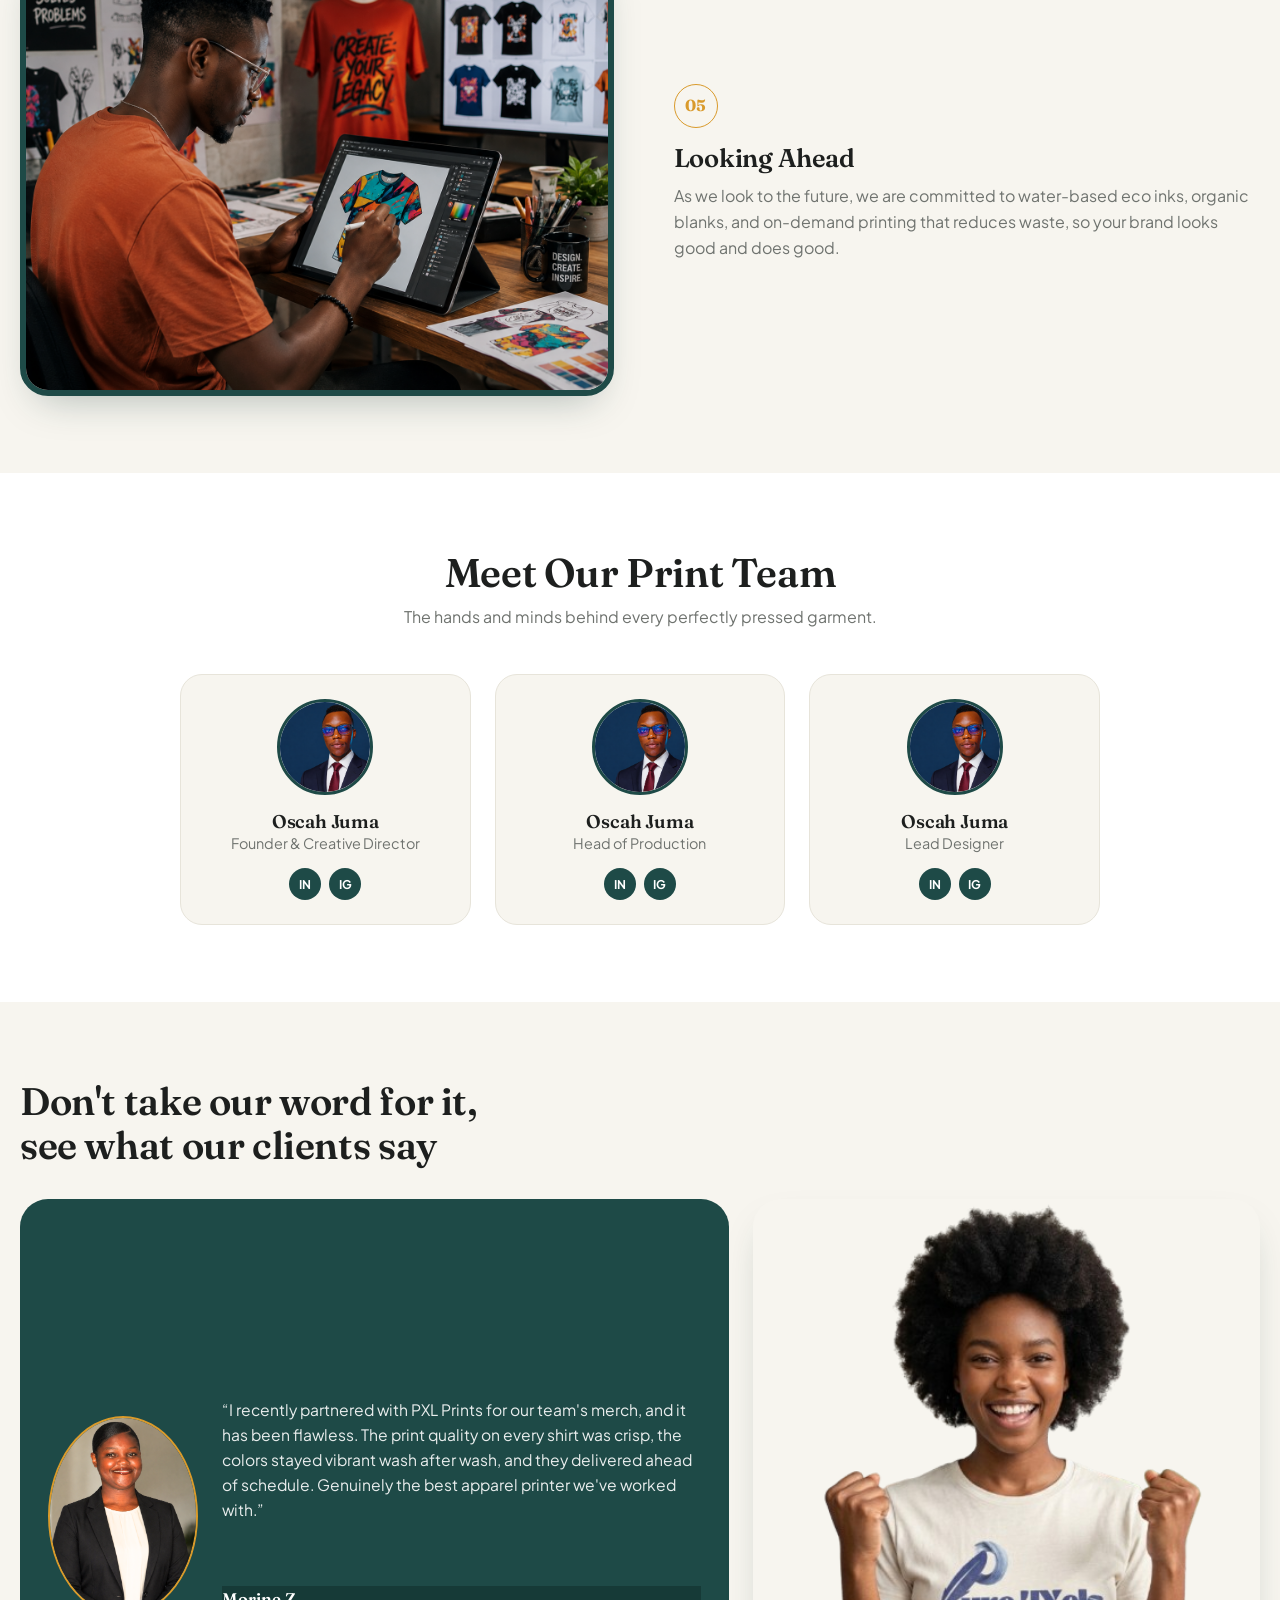
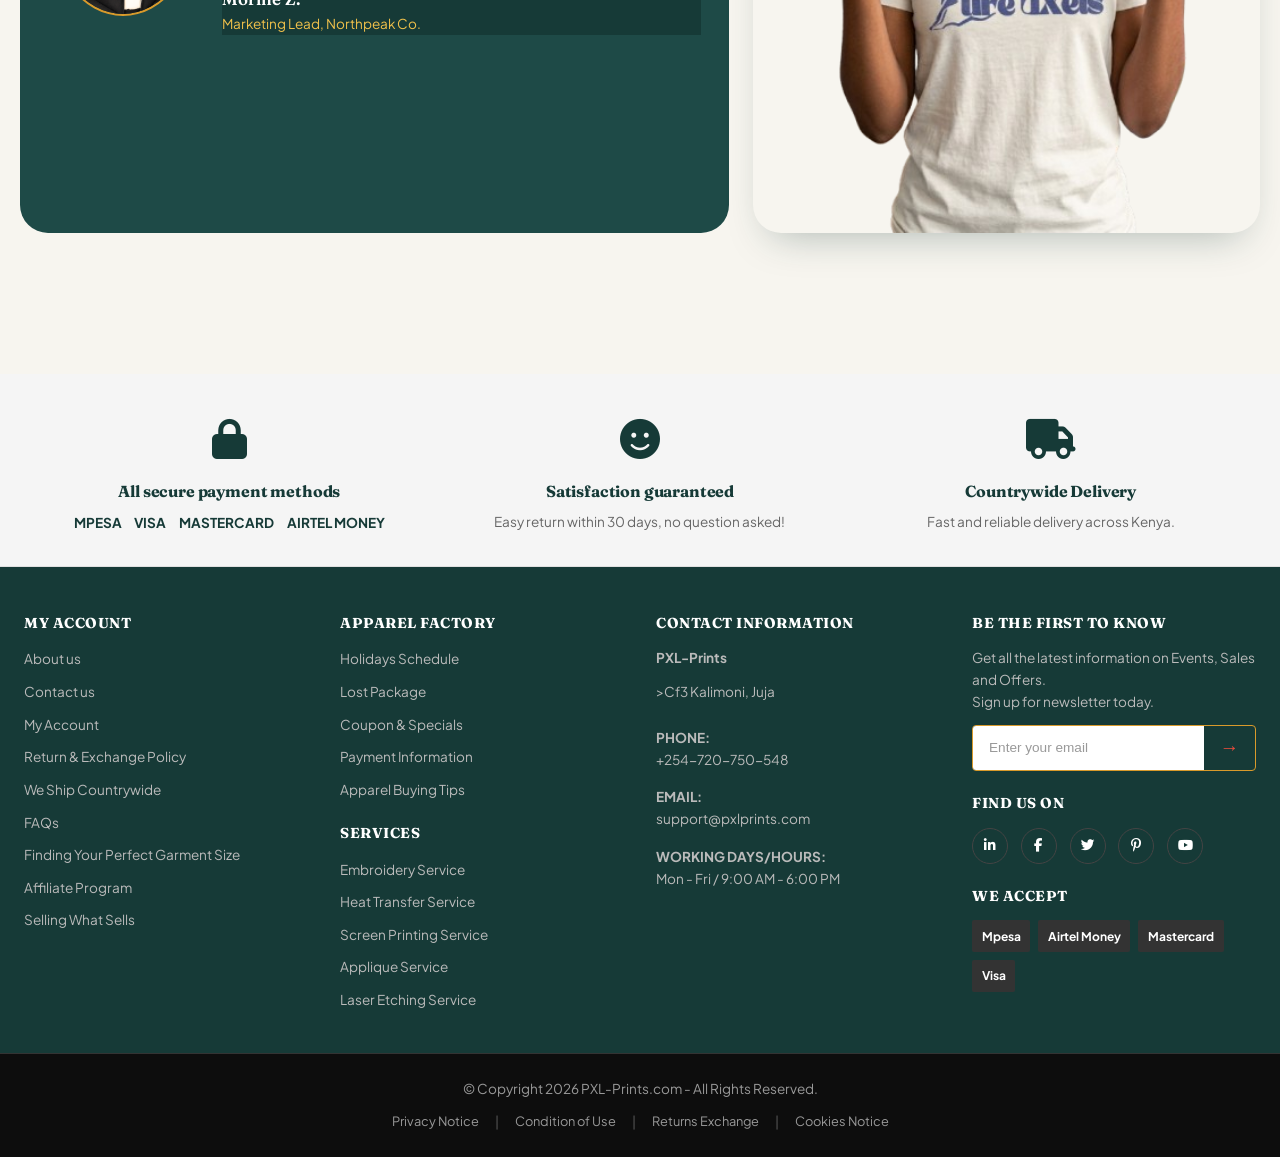
==== commit 6bff918f: "Feat: Update Nav" ====
--- a/about.html
+++ b/about.html
@@ -74,9 +74,10 @@
       <div class="container">
         <ul class="nav-links">
           <li><a href="index.html">Home</a></li>
+          <li><a href="about.html">About</a></li>
           <li><a href="shop.html">Shop</a></li>
           <li><a href="contact.html">Contact</a></li>
-          <li><a href="about.html">About</a></li>
+          
         </ul>
       </div>
     </nav>
--- a/about.css
+++ b/about.css
@@ -398,8 +398,8 @@
 }
 .intro-figure img {
   width: 100%;
-  aspect-ratio: 16 / 8.5;
   object-fit: contain;
+  aspect-ratio: 36 / 12;
 }
 
 /* ---------- Story / timeline ---------- */
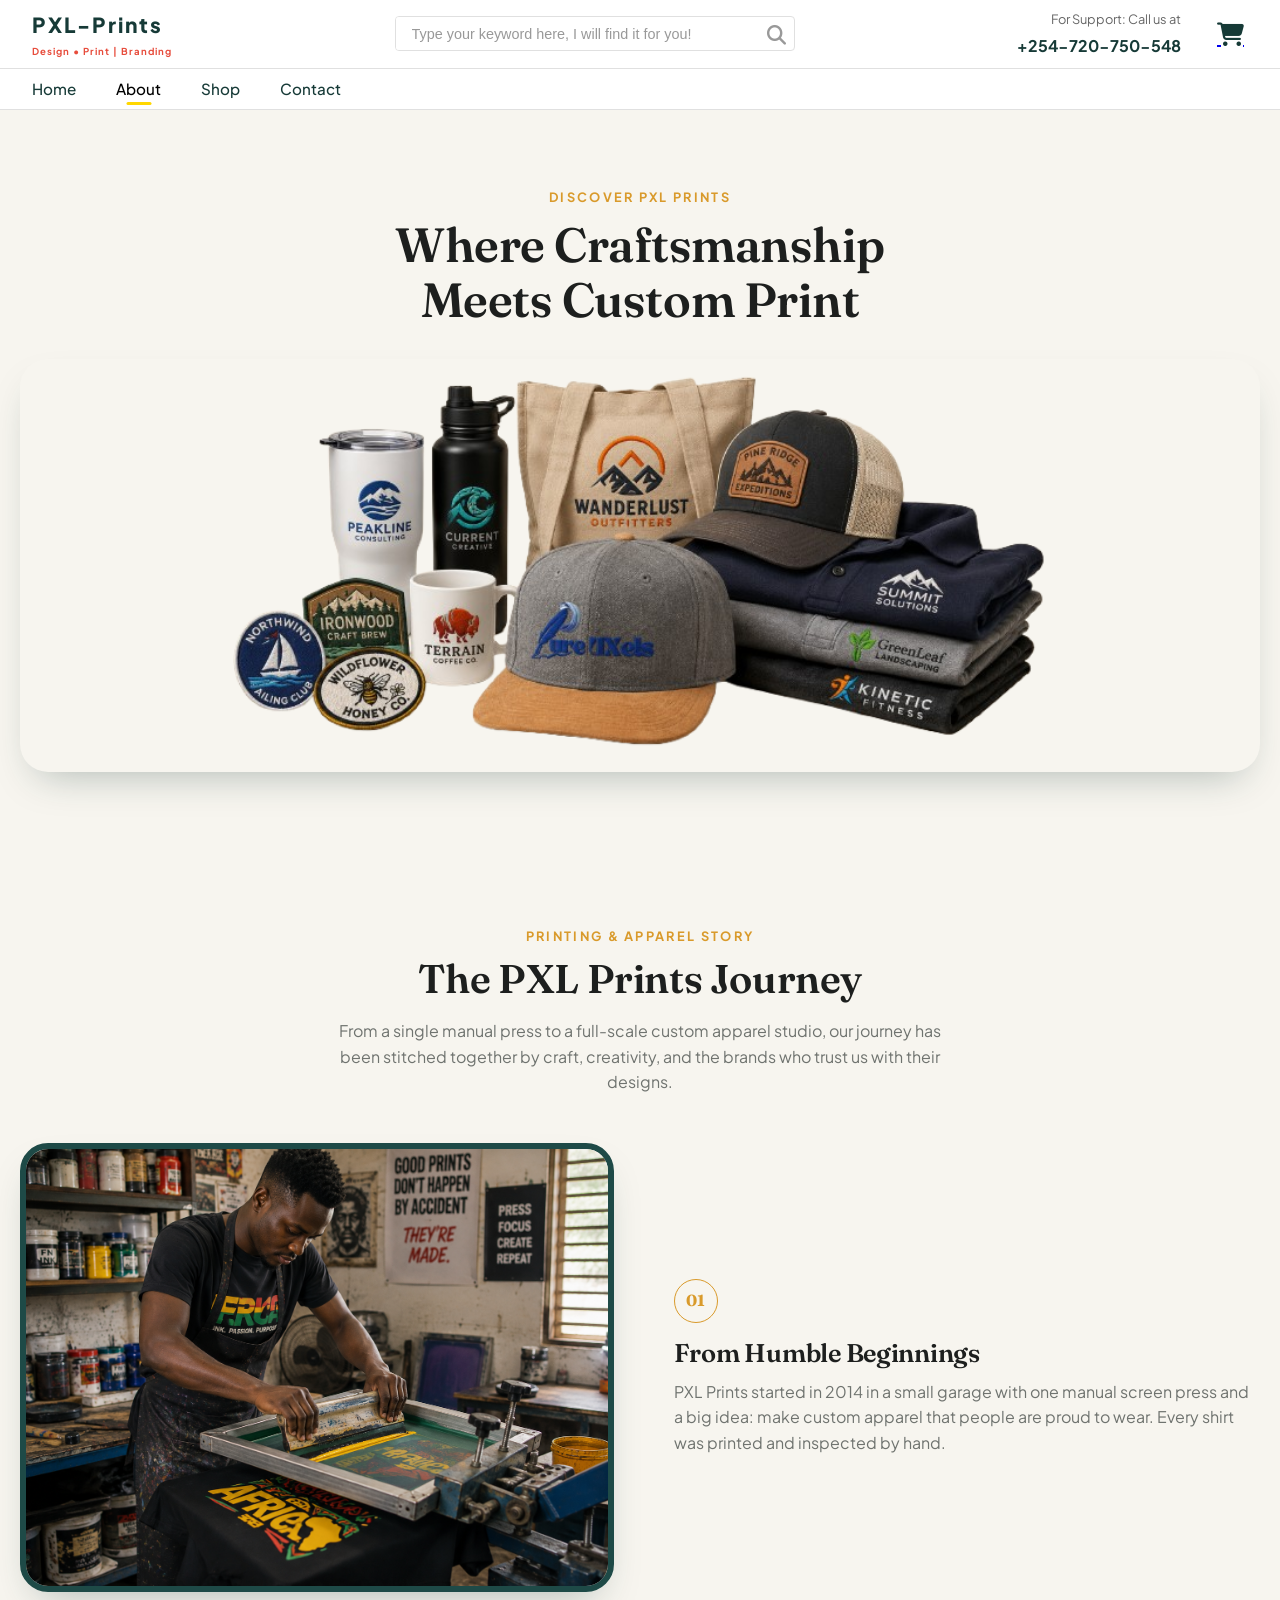
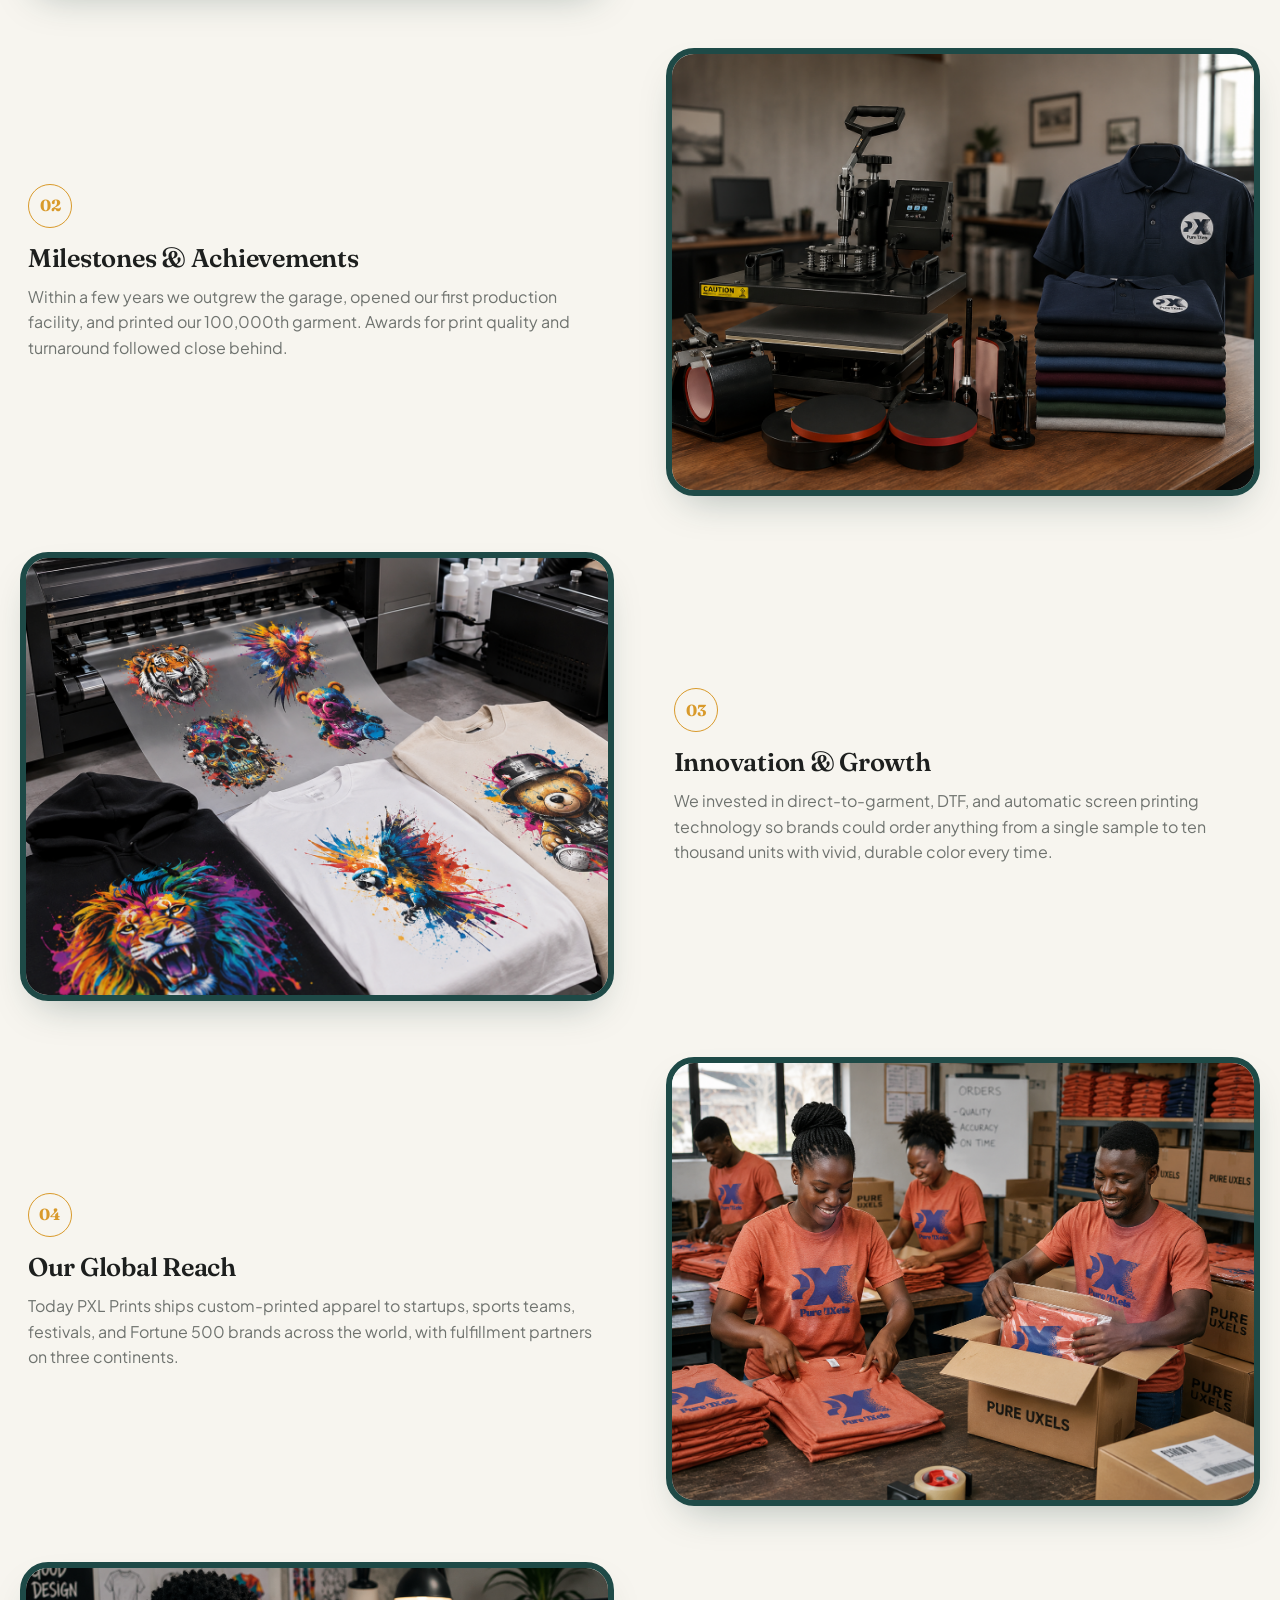
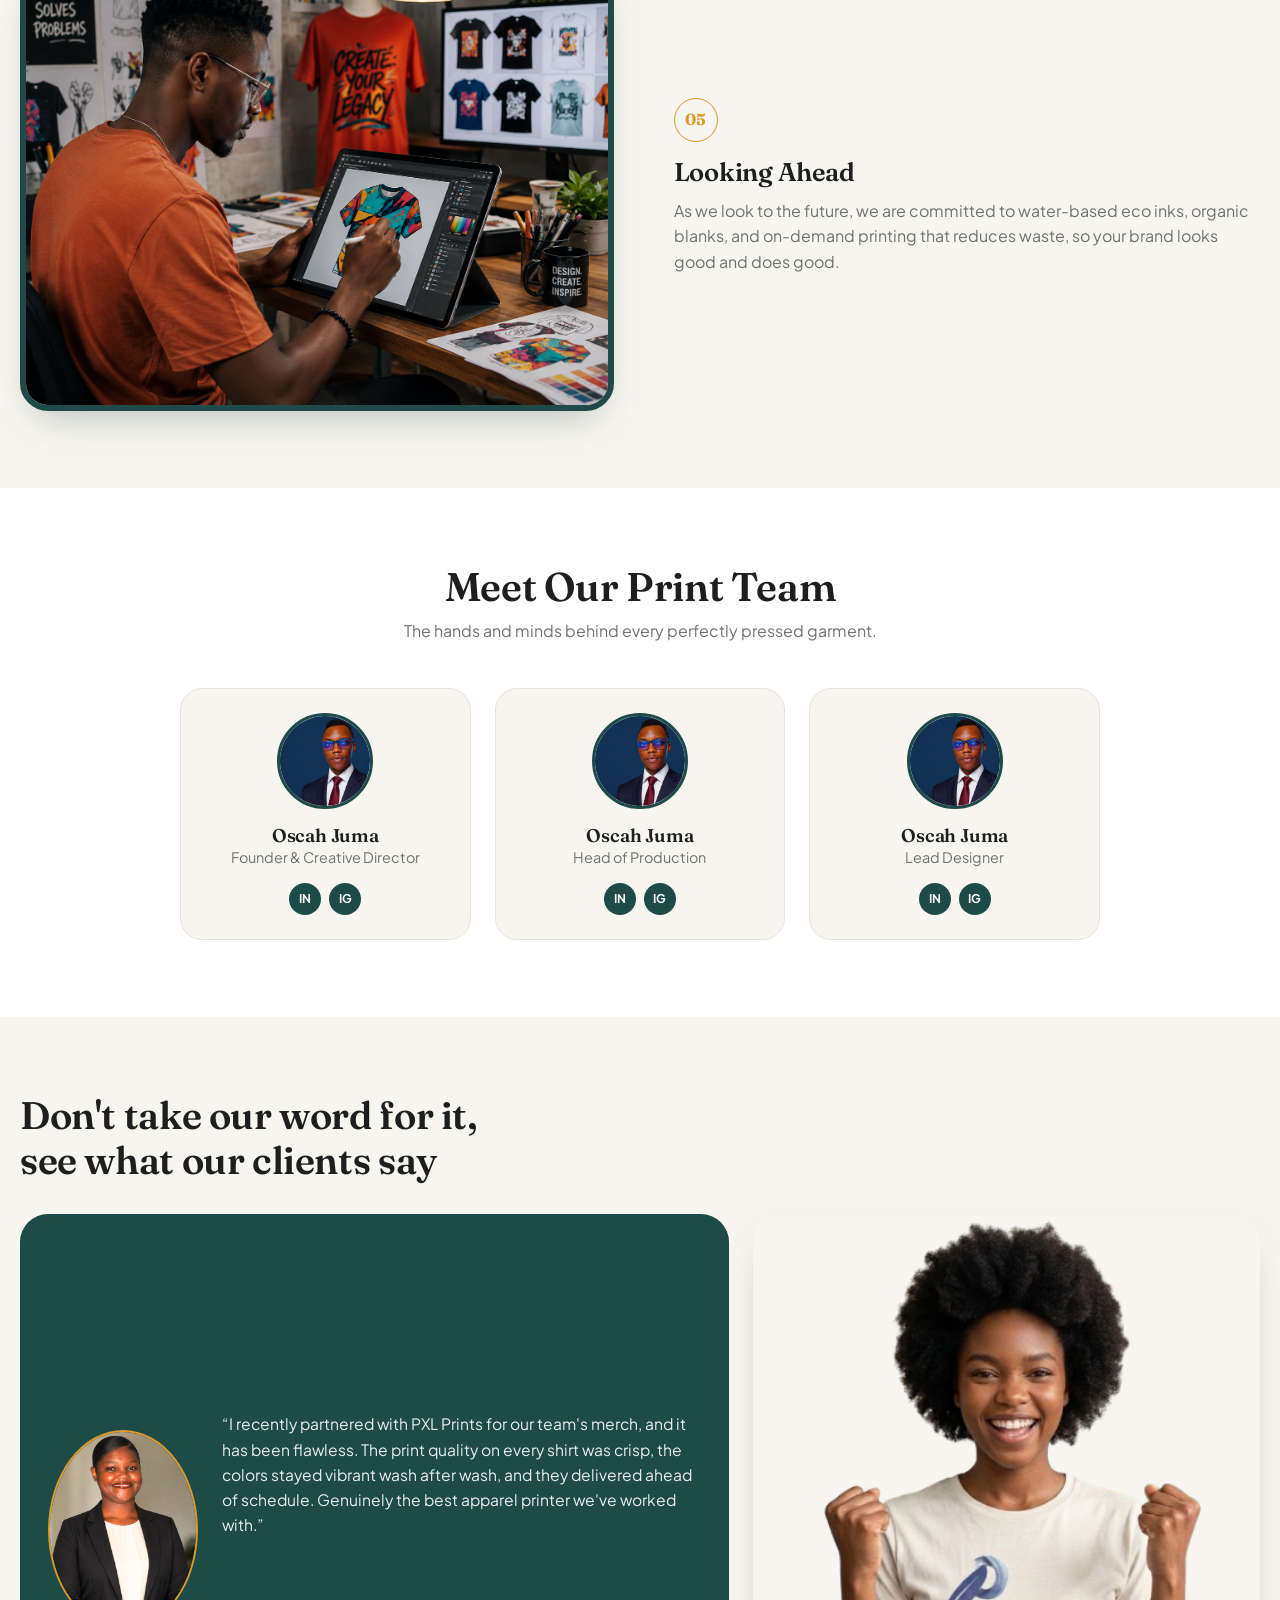
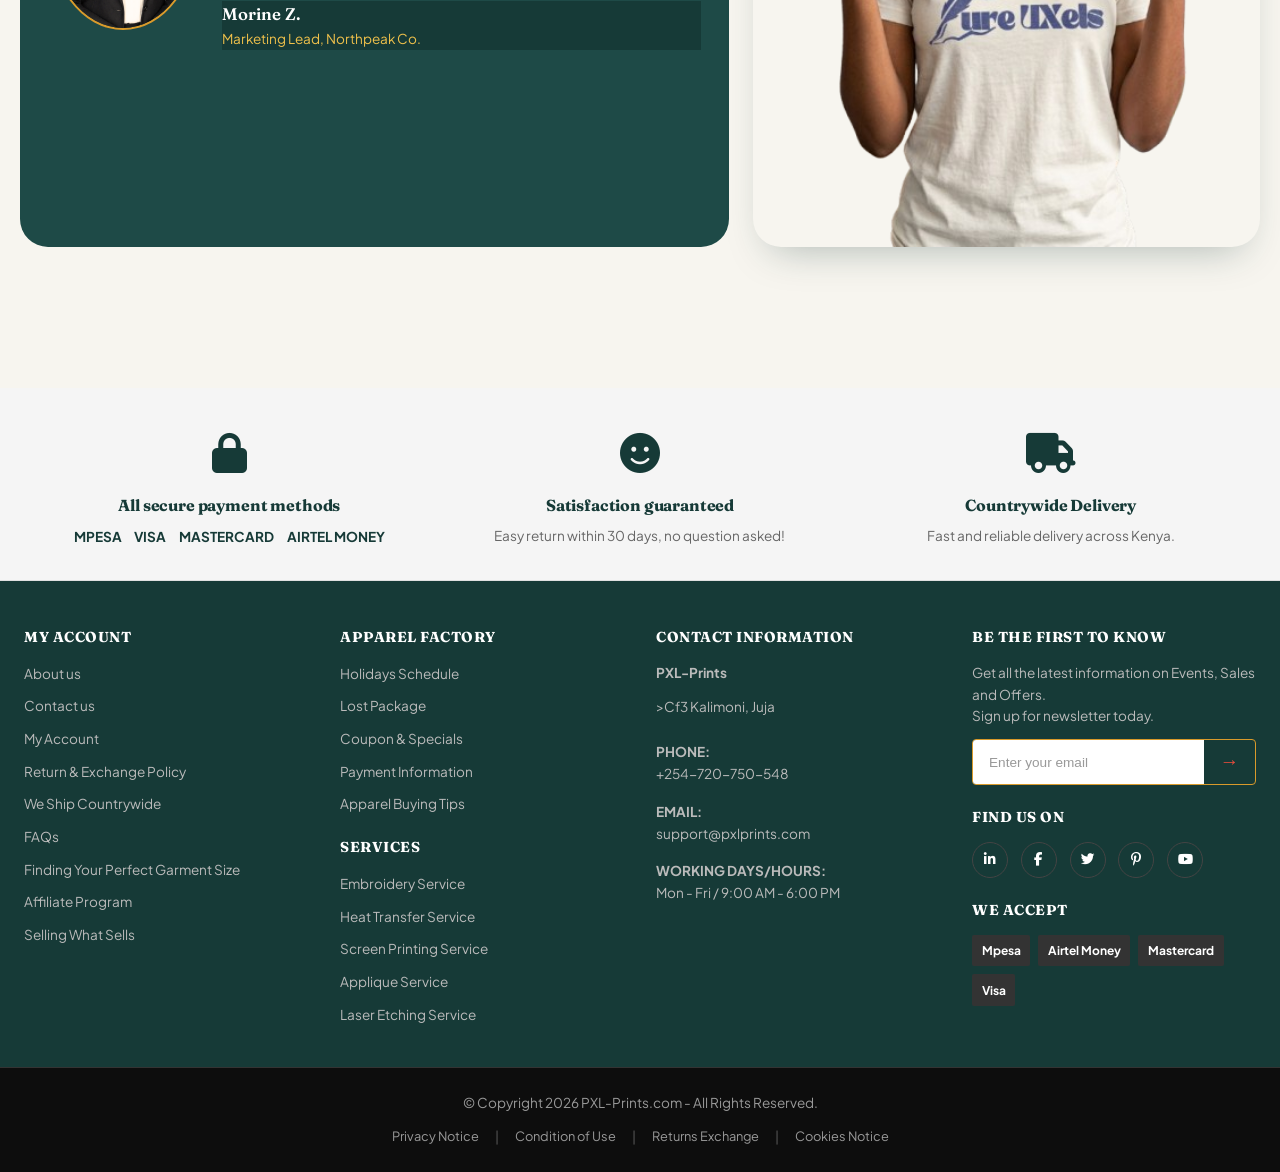
==== commit 7dbb265a: "Feat: Add active nav link" ====
--- a/about.html
+++ b/about.html
@@ -74,7 +74,7 @@
       <div class="container">
         <ul class="nav-links">
           <li><a href="index.html">Home</a></li>
-          <li><a href="about.html">About</a></li>
+          <li><a href="about.html" class="active">About</a></li>
           <li><a href="shop.html">Shop</a></li>
           <li><a href="contact.html">Contact</a></li>
           
@@ -85,9 +85,10 @@
     <nav class="mobile-menu" id="mobile-menu" style="display: none;">
       <ul class="mobile-nav-links">
         <li><a href="index.html">Home</a></li>
+        <li><a href="about.html" class="active">About</a></li>
         <li><a href="shop.html">Shop</a></li>
         <li><a href="contact.html">Contact</a></li>
-        <li><a href="about.html">About</a></li>
+        
       </ul>
     </nav>
   </header>
--- a/about.css
+++ b/about.css
@@ -343,6 +343,7 @@
   display: flex;
   justify-content: space-between;
   align-items: center;
+  height: 40px;
 }
 
 .nav-links {
@@ -363,6 +364,23 @@
 
 .nav-links a:hover {
   color: var(--accent-gold);
+}
+
+.nav-links a.active {
+    position: relative;
+    color: #000;
+}
+
+.nav-links a.active::after {
+    content: "";
+    position: absolute;
+    left: 50%;
+    bottom: -7px;
+    transform: translateX(-50%);
+    width: 25px;
+    height: 3px;
+    background: #FFD700;
+    border-radius: 10px;
 }
 
 .hamburger {
